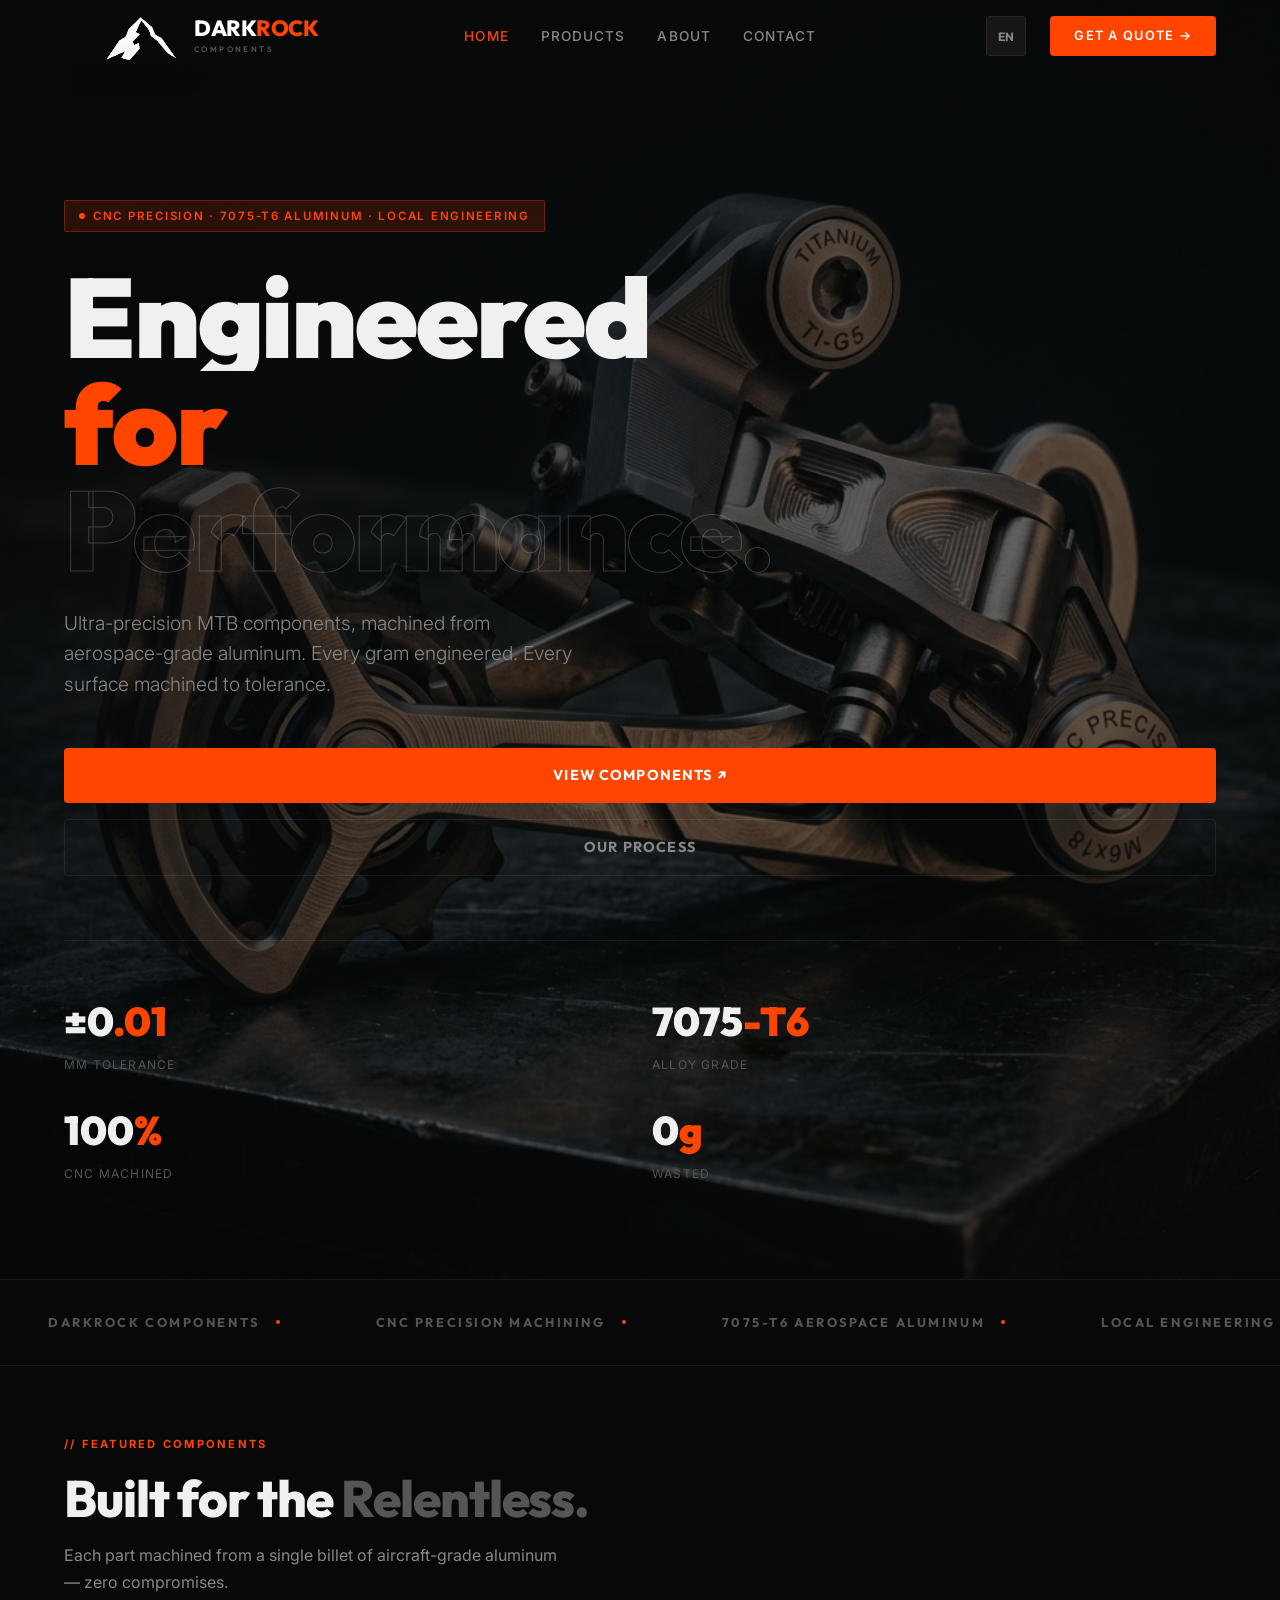
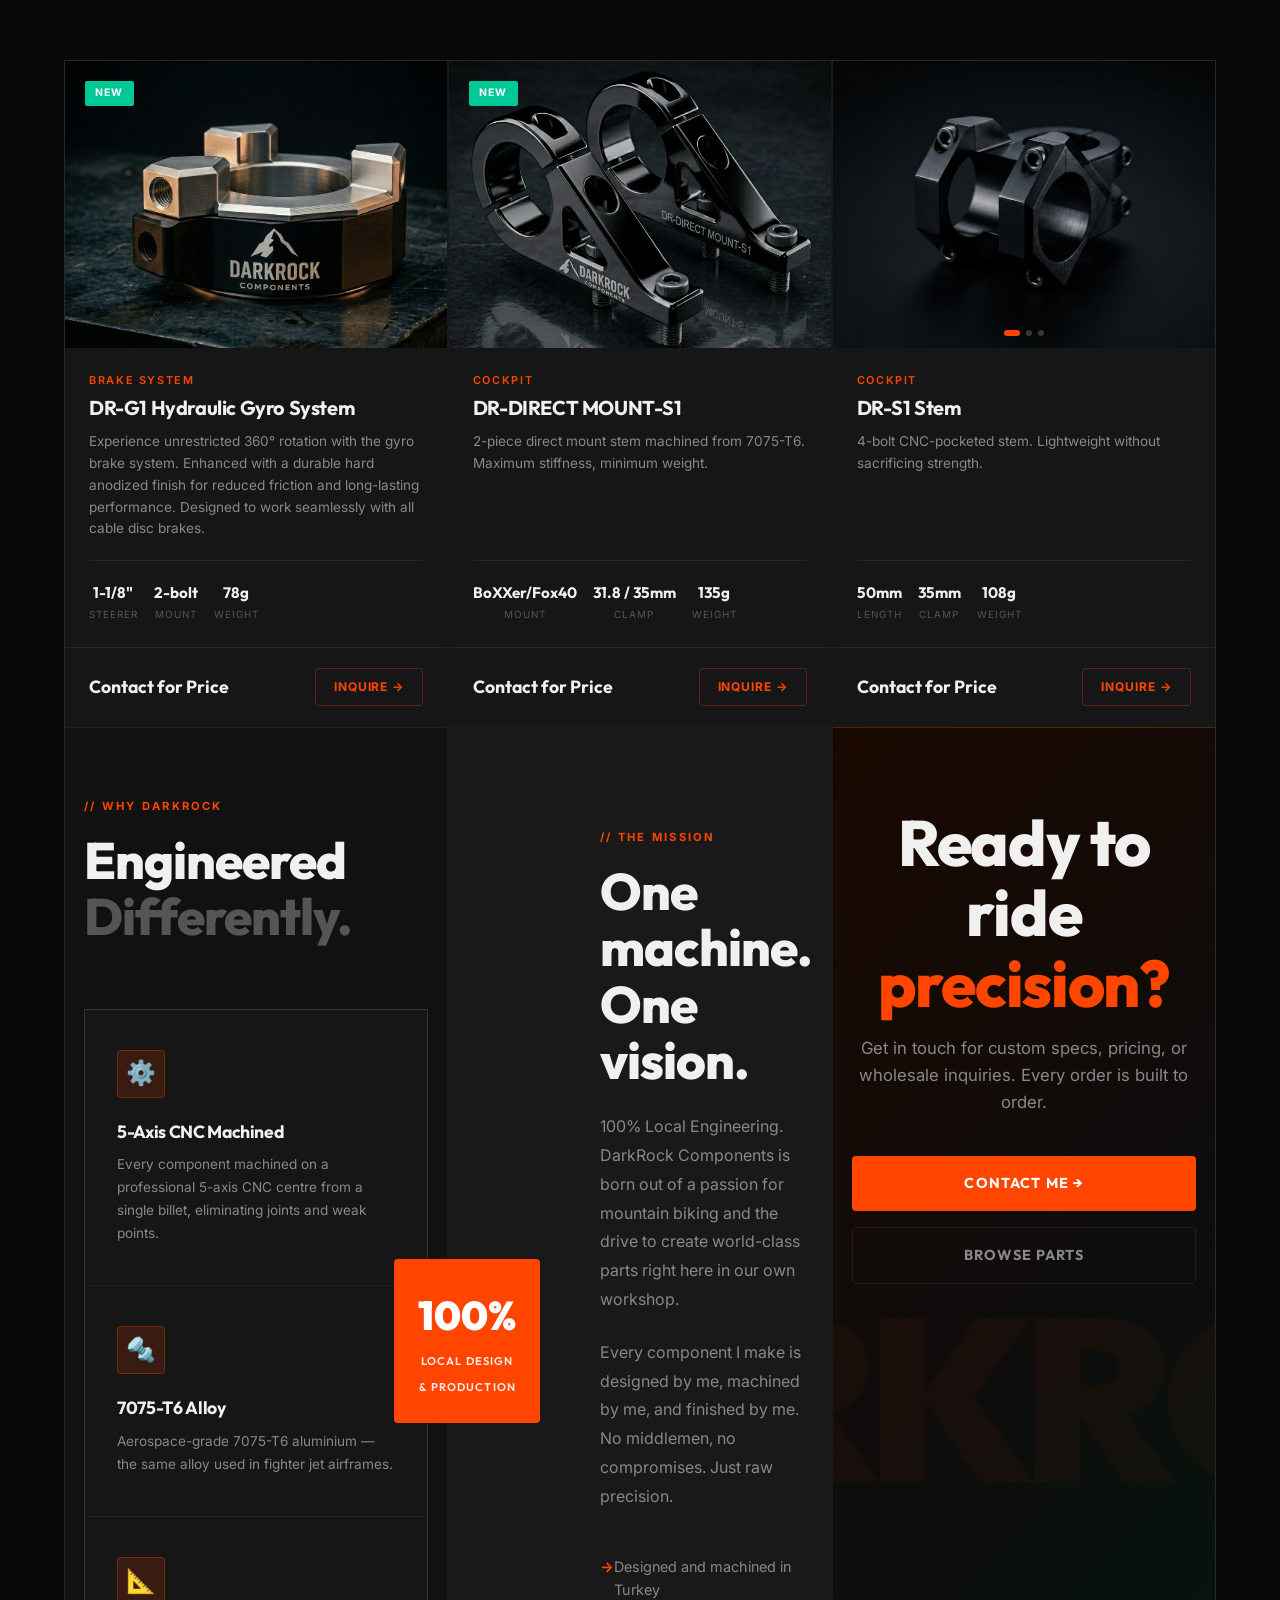
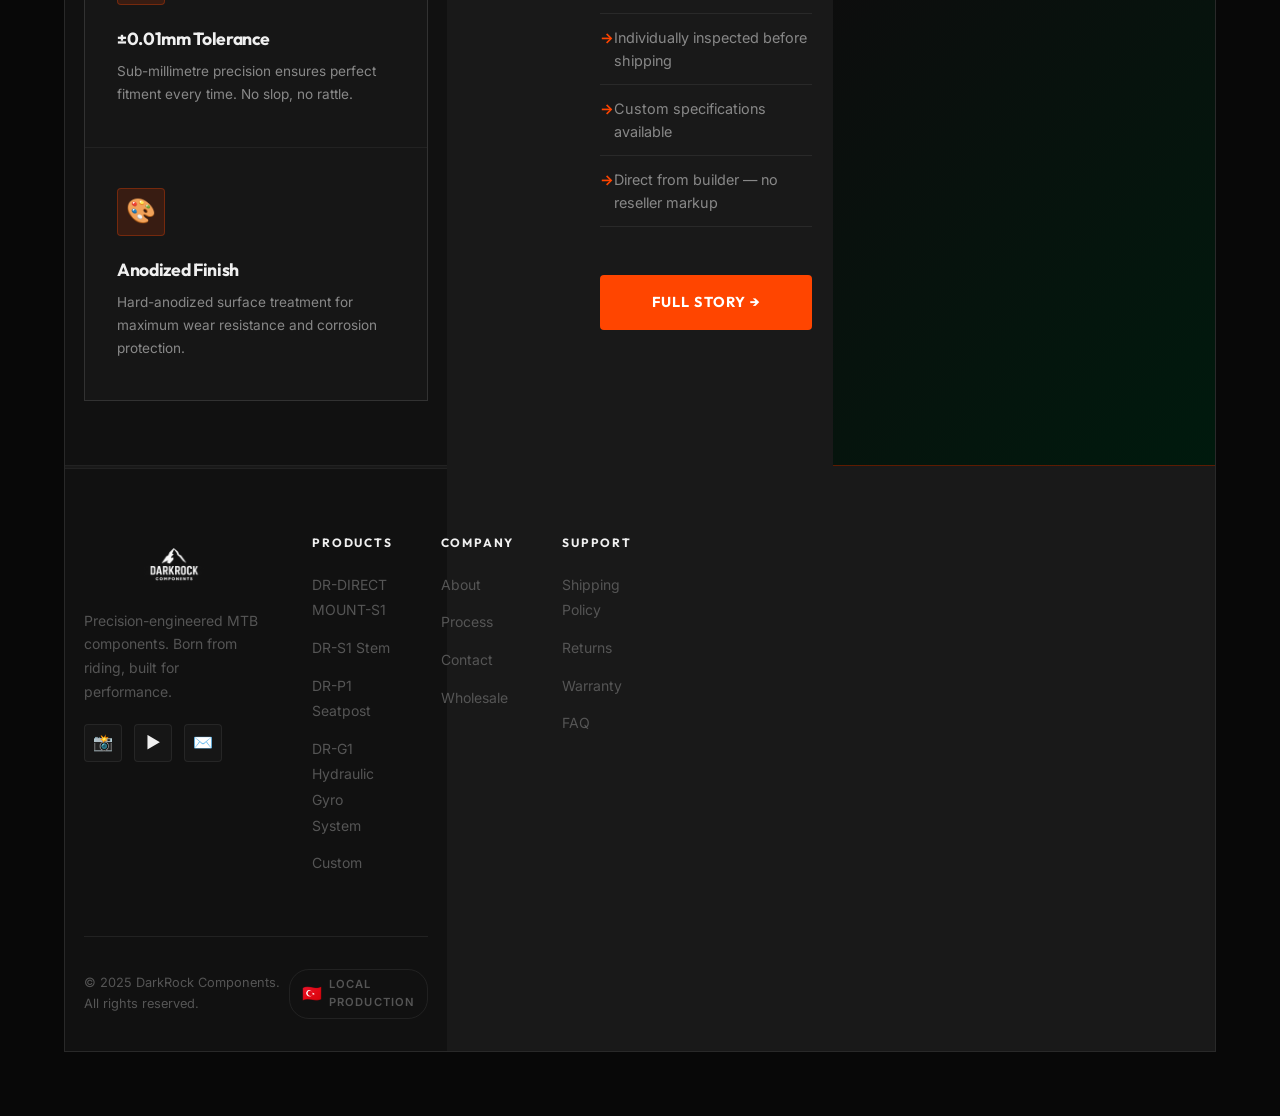
==== index.html @ 37778db8 "direct mount updaete" ====
<!DOCTYPE html>
<html lang="en">

<head>
  <meta charset="UTF-8">
  <meta name="viewport" content="width=device-width, initial-scale=1.0">
  <title>DarkRock Components — Precision CNC MTB Parts</title>
  <meta name="description"
    content="DarkRock Components crafts ultra-precision CNC machined mountain bike parts from 7075-T6 aluminum. Handlebars, stems, seatposts, gyro systems — engineered for riders who demand more.">
  <link rel="icon"
    href="data:image/svg+xml,<svg xmlns='http://www.w3.org/2000/svg' viewBox='0 0 100 100'><text y='.9em' font-size='90'>⚙</text></svg>">
  <link rel="stylesheet" href="css/styles.css">
</head>

<body>
  <svg style="position: absolute; width: 0; height: 0;" aria-hidden="true" focusable="false">
    <filter id="remove-black-filter">
      <feColorMatrix type="matrix" values="1 0 0 0 0  0 1 0 0 0  0 0 1 0 0  1 1 1 0 0" />
    </filter>
  </svg>

  <!-- NAV -->
  <nav class="nav" id="nav">
    <div class="nav-inner">
      <a href="index.html" class="nav-logo">
        <img src="images/mountain_icon_v2.png" class="nav-logo-icon-img" alt="Logo">
        <div class="nav-logo-text-part">
          <div class="nav-logo-name">DARK<span>ROCK</span></div>
          <div class="nav-logo-sub">COMPONENTS</div>
        </div>
      </a>
      <ul class="nav-links">
        <li><a href="index.html" class="active" data-i18n="nav-home">Home</a></li>
        <li><a href="products.html" data-i18n="nav-products">Products</a></li>
        <li><a href="about.html" data-i18n="nav-about">About</a></li>
        <li><a href="contact.html" data-i18n="nav-contact">Contact</a></li>
      </ul>
      <div class="nav-right">
        <div class="nav-actions">
          <div class="lang-switcher">
            <button id="lang-switcher-btn" class="lang-switcher-btn"><span>EN</span></button>
          </div>
          <a href="contact.html" class="nav-cta" data-i18n="nav-cta">Get a Quote →</a>
        </div>
        <button class="nav-hamburger" id="hamburger" aria-label="Menu">
          <span></span><span></span><span></span>
        </button>
      </div>
    </div>
  </nav>

  <!-- MOBILE MENU -->
  <div class="mobile-menu" id="mobileMenu">
    <button class="mobile-menu-close" id="mobileClose">✕</button>
    <a href="index.html" data-i18n="nav-home">Home</a>
    <a href="products.html" data-i18n="nav-products">Products</a>
    <a href="about.html" data-i18n="nav-about">About</a>
    <a href="contact.html" data-i18n="nav-contact">Contact</a>
    <a href="contact.html" style="color:var(--accent)" data-i18n="nav-cta">Get a Quote →</a>
  </div>

  <!-- HERO -->
  <section class="hero">
    <div class="hero-bg"></div>
    <div class="hero-content">
      <div class="hero-tag" data-i18n="hero-tag">CNC Precision · 7075-T6 Aluminum · Made in Turkey</div>
      <h1 class="hero-title">
        <span class="line" data-i18n="hero-title-machined">Machined</span>
        <span class="line accent" data-i18n="hero-title-beyond">Beyond</span>
        <span class="line outline" data-i18n="hero-title-limits">Limits.</span>
      </h1>
      <p class="hero-sub" data-i18n="hero-sub">Ultra-precision MTB components, hand-finished from aerospace-grade
        aluminum. Every gram engineered. Every surface machined to tolerance.</p>
      <div class="hero-actions">
        <a href="products.html" class="btn-primary" data-i18n="hero-btn-view">View Components ↗</a>
        <a href="about.html" class="btn-ghost" data-i18n="hero-btn-process">Our Process</a>
      </div>
      <div class="hero-stats">
        <div class="hero-stat">
          <div class="hero-stat-num">±0<span>.01</span></div>
          <div class="hero-stat-label" data-i18n="stat-tolerance">mm Tolerance</div>
        </div>
        <div class="hero-stat">
          <div class="hero-stat-num">7075<span>-T6</span></div>
          <div class="hero-stat-label" data-i18n="stat-alloy">Alloy Grade</div>
        </div>
        <div class="hero-stat">
          <div class="hero-stat-num">100<span>%</span></div>
          <div class="hero-stat-label" data-i18n="stat-cnc">CNC Machined</div>
        </div>
        <div class="hero-stat">
          <div class="hero-stat-num">0<span>g</span></div>
          <div class="hero-stat-label" data-i18n="stat-wasted">Wasted</div>
        </div>
      </div>
    </div>
  </section>

  <!-- MARQUEE -->
  <div class="marquee-section">
    <div class="marquee-track">
      <span class="marquee-item"><span data-i18n="marquee-1">DarkRock Components</span> <span class="dot"></span></span>
      <span class="marquee-item"><span data-i18n="marquee-2">CNC Precision Machining</span> <span
          class="dot"></span></span>
      <span class="marquee-item"><span data-i18n="marquee-3">7075-T6 Aerospace Aluminum</span> <span
          class="dot"></span></span>
      <span class="marquee-item"><span data-i18n="marquee-4">Made in Turkey</span> <span class="dot"></span></span>
      <span class="marquee-item"><span data-i18n="marquee-5">MTB Performance Parts</span> <span
          class="dot"></span></span>
      <span class="marquee-item"><span data-i18n="marquee-6">±0.01mm Tolerance</span> <span class="dot"></span></span>
      <span class="marquee-item"><span data-i18n="marquee-1">DarkRock Components</span> <span class="dot"></span></span>
      <span class="marquee-item"><span data-i18n="marquee-2">CNC Precision Machining</span> <span
          class="dot"></span></span>
      <span class="marquee-item"><span data-i18n="marquee-3">7075-T6 Aerospace Aluminum</span> <span
          class="dot"></span></span>
      <span class="marquee-item"><span data-i18n="marquee-4">Made in Turkey</span> <span class="dot"></span></span>
      <span class="marquee-item"><span data-i18n="marquee-5">MTB Performance Parts</span> <span
          class="dot"></span></span>
      <span class="marquee-item"><span data-i18n="marquee-6">±0.01mm Tolerance</span> <span class="dot"></span></span>
    </div>
  </div>

  <!-- FEATURED PRODUCTS -->
  <section class="section">
    <div class="section-inner">
      <div class="section-header reveal">
        <span class="section-eyebrow" data-i18n="section-featured-eyebrow">// Featured Components</span>
        <h2 class="section-title"><span data-i18n="section-featured-title">Built for the </span><span class="dim"
            data-i18n="section-featured-title-dim">Relentless.</span></h2>
        <p class="section-sub" data-i18n="section-featured-sub">Each part machined from a single billet of
          aircraft-grade aluminum — zero compromises.</p>
      </div>
      <div class="products-grid">
        <!-- GYRO -->
        <article class="product-card reveal">
          <span class="product-card-tag new" data-i18n="product-tag-new">New</span>
          <div class="product-img-wrap">
            <img src="images/product_gyro.png" alt="DR-G1 Hydraulic Gyro System" loading="lazy">
          </div>
          <div class="product-card-body">
            <span class="product-category" data-i18n="product-category-brake">Brake System</span>
            <h3 class="product-name" data-i18n="product-gyro-name">DR-G1 Hydraulic Gyro System</h3>
            <p class="product-desc" data-i18n="product-gyro-desc">Full-rotation gyro brake system compatible with all
              cable-actuated brakes. Zero-friction sealed bearings.</p>
            <div class="product-specs">
              <div class="product-spec">
                <div class="product-spec-val">1-1/8"</div>
                <div class="product-spec-key" data-i18n="spec-steerer">Steerer</div>
              </div>
              <div class="product-spec">
                <div class="product-spec-val">2-bolt</div>
                <div class="product-spec-key" data-i18n="spec-mount">Mount</div>
              </div>
              <div class="product-spec">
                <div class="product-spec-val">78g</div>
                <div class="product-spec-key" data-i18n="spec-weight">Weight</div>
              </div>
            </div>
          </div>
          <div class="product-card-foot">
            <div class="product-price"><span data-i18n="product-price-contact">Contact for Price</span></div>
            <a href="contact.html?product=dr-g1-hydraulic-gyro" class="product-btn" data-i18n="product-inquire">Inquire
              →</a>
          </div>
        </article>
        <!-- DR-DIRECT MOUNT-S1 -->
        <article class="product-card reveal">
          <span class="product-card-tag new" data-i18n="product-tag-new">New</span>
          <div class="product-img-wrap" style="overflow: hidden;">
            <img src="images/product_direct_mount_s1.png" alt="DR-DIRECT MOUNT-S1" loading="lazy"
              style="transform: scale(1.05) translateY(-2%);">
          </div>
          <div class="product-card-body">
            <span class="product-category" data-i18n="product-category-cockpit">Cockpit</span>
            <h3 class="product-name" data-i18n="product-handlebar-name">DR-DIRECT MOUNT-S1</h3>
            <p class="product-desc" data-i18n="product-handlebar-desc">2-piece direct mount stem machined from 7075-T6.
              Maximum stiffness, minimum weight.</p>
            <div class="product-specs">
              <div class="product-spec">
                <div class="product-spec-val">BoXXer/Fox40</div>
                <div class="product-spec-key" data-i18n="spec-mount">Mount</div>
              </div>
              <div class="product-spec">
                <div class="product-spec-val">31.8 / 35mm</div>
                <div class="product-spec-key" data-i18n="spec-clamp">Clamp</div>
              </div>
              <div class="product-spec">
                <div class="product-spec-val">135g</div>
                <div class="product-spec-key" data-i18n="spec-weight">Weight</div>
              </div>
            </div>
          </div>
          <div class="product-card-foot">
            <div class="product-price"><span data-i18n="product-price-contact">Contact for Price</span></div>
            <a href="contact.html?product=dr-direct-mount-s1" class="product-btn" data-i18n="product-inquire">Inquire
              →</a>
          </div>
        </article>

        <!-- STEM -->
        <article class="product-card reveal">
          <div class="product-img-wrap logo-hide product-slider">
            <div class="slider-track">
              <img src="images/product_stem_1.png" alt="DR-S1 Stem" loading="lazy">
              <img src="images/product_stem_2.png" alt="DR-S1 Stem" loading="lazy">
              <img src="images/product_stem_3.png" alt="DR-S1 Stem" loading="lazy">
            </div>
            <div class="slider-dots">
              <div class="slider-dot active"></div>
              <div class="slider-dot"></div>
              <div class="slider-dot"></div>
            </div>
          </div>
          <div class="product-card-body">
            <span class="product-category" data-i18n="product-category-cockpit">Cockpit</span>
            <h3 class="product-name" data-i18n="product-stem-name">DR-S1 Stem</h3>
            <p class="product-desc" data-i18n="product-stem-desc">4-bolt faceplate, CNC-pocketed body. Stiff, light, and
              dialled for aggressive geometry.</p>
            <div class="product-specs">
              <div class="product-spec">
                <div class="product-spec-val">50mm</div>
                <div class="product-spec-key" data-i18n="spec-length">Length</div>
              </div>
              <div class="product-spec">
                <div class="product-spec-val">35mm</div>
                <div class="product-spec-key" data-i18n="spec-clamp">Clamp</div>
              </div>
              <div class="product-spec">
                <div class="product-spec-val">108g</div>
                <div class="product-spec-key" data-i18n="spec-weight">Weight</div>
              </div>
            </div>
          </div>
          <div class="product-card-foot">
            <div class="product-price"><span data-i18n="product-price-contact">Contact for Price</span></div>
            <a href="contact.html?product=dr-s1-stem" class="product-btn" data-i18n="product-inquire">Inquire →</a>
          </div>
        </article>

        <!-- FEATURES -->
        <section class="section"
          style="background:var(--bg-secondary); border-top:1px solid var(--border); border-bottom:1px solid var(--border);">
          <div class="section-inner">
            <div class="section-header reveal">
              <span class="section-eyebrow" data-i18n="feature-section-eyebrow">// Why DarkRock</span>
              <h2 class="section-title"><span data-i18n="feature-section-title">Engineered </span><span class="dim"
                  data-i18n="feature-section-title-dim">Differently.</span></h2>
            </div>
            <div class="features-grid">
              <div class="feature-card reveal">
                <div class="feature-icon">⚙️</div>
                <h3 class="feature-title" data-i18n="feature-cnc-title">5-Axis CNC Machined</h3>
                <p class="feature-desc" data-i18n="feature-cnc-desc">Every component machined on a professional 5-axis
                  CNC
                  centre from a single billet, eliminating joints and weak points.</p>
              </div>
              <div class="feature-card reveal">
                <div class="feature-icon">🔩</div>
                <h3 class="feature-title" data-i18n="feature-alloy-title">7075-T6 Alloy</h3>
                <p class="feature-desc" data-i18n="feature-alloy-desc">Aerospace-grade 7075-T6 aluminium — the same
                  alloy used
                  in fighter jet airframes. Strongest available for its weight.</p>
              </div>
              <div class="feature-card reveal">
                <div class="feature-icon">📐</div>
                <h3 class="feature-title" data-i18n="feature-tolerance-title">±0.01mm Tolerance</h3>
                <p class="feature-desc" data-i18n="feature-tolerance-desc">Sub-millimetre precision ensures perfect
                  fitment
                  every time. No slop, no rattle, no guesswork.</p>
              </div>
              <div class="feature-card reveal">
                <div class="feature-icon">🎨</div>
                <h3 class="feature-title" data-i18n="feature-anodized-title">Anodized Finish</h3>
                <p class="feature-desc" data-i18n="feature-anodized-desc">Hard-anodized surface treatment for maximum
                  wear
                  resistance and corrosion protection. Available in multiple colours.</p>
              </div>
            </div>
          </div>
        </section>

        <!-- ABOUT SNIPPET -->
        <section class="section">
          <div class="section-inner">
            <div class="about-grid">
              <div class="about-img-wrap reveal">
                <img src="images/hero_bg.png" alt="CNC machining process" style="border:1px solid var(--border);">
                <div class="about-img-badge">
                  <span class="about-badge-num" data-i18n="badge-num">%100</span>
                  <span class="about-badge-label" data-i18n="badge-label">Yerli Tasarım ve Üretim</span>
                </div>
              </div>
              <div class="about-content reveal">
                <span class="section-eyebrow" data-i18n="about-eyebrow">// The Builder</span>
                <h2 class="section-title" style="margin-bottom:1.5rem;" data-i18n="about-title">One machine.<br>One
                  vision.
                </h2>
                <p data-i18n="about-p1">100% Local Engineering. DarkRock Components is born out of a passion for
                  mountain
                  biking and the drive to create world-class parts right here in our own workshop.</p>
                <p data-i18n="about-p2">Every component I make is designed by me, machined by me, and finished by me. No
                  middlemen, no compromises. Just raw precision and a genuine love for the sport.</p>
                <ul class="about-list">
                  <li data-i18n="about-list-1">Designed and machined in Turkey</li>
                  <li data-i18n="about-list-2">Each part individually inspected before shipping</li>
                  <li data-i18n="about-list-3">Custom specifications available on request</li>
                  <li data-i18n="about-list-4">Direct from builder — no reseller markup</li>
                </ul>
                <a href="about.html" class="btn-primary" style="display:inline-flex; margin-top:1rem;"
                  data-i18n="about-btn">Full Story →</a>
              </div>
            </div>
          </div>
        </section>

        <!-- CTA BANNER -->
        <div class="cta-banner">
          <div class="cta-banner-inner">
            <h2 class="reveal" data-i18n="cta-title">Ready to ride<br><span
                style="color:var(--accent)">precision?</span></h2>
            <p class="reveal" data-i18n="cta-sub">Get in touch for custom specs, pricing, or wholesale inquiries. Every
              order
              is built to order.</p>
            <div class="reveal" style="display:flex; gap:1rem; justify-content:center; flex-wrap:wrap;">
              <a href="contact.html" class="btn-primary" data-i18n="cta-btn-contact">Contact Me →</a>
              <a href="products.html" class="btn-ghost" data-i18n="cta-btn-browse">Browse Parts</a>
            </div>
          </div>
        </div>

        <!-- FOOTER -->
        <footer class="footer">
          <div class="footer-inner">
            <div class="footer-grid">
              <div class="footer-brand">
                <a href="index.html" class="nav-logo" style="margin-bottom:0.5rem;">
                  <div class="nav-logo-img-wrapper"></div>
                </a>
                <p data-i18n="footer-desc">Ultra-precision CNC machined MTB components. Built by a rider, for riders who
                  demand more from their machine.</p>
                <div class="footer-socials">
                  <a href="#" class="footer-social" title="Instagram">📸</a>
                  <a href="#" class="footer-social" title="YouTube">▶️</a>
                  <a href="#" class="footer-social" title="Email">✉️</a>
                </div>
              </div>
              <div>
                <div class="footer-col-title" data-i18n="footer-col-components">Components</div>
                <ul class="footer-links">
                  <li><a href="products.html#handlebars" data-i18n="product-handlebar-name">Handlebars</a></li>
                  <li><a href="products.html#stems" data-i18n="product-stem-name">Stems</a></li>
                  <li><a href="products.html#seatposts" data-i18n="product-seatpost-name">Seatposts</a></li>
                  <li><a href="products.html#gyro" data-i18n="product-gyro-name">Gyro Systems</a></li>
                  <li><a href="products.html#custom" data-i18n="filter-custom">Custom Parts</a></li>
                </ul>
              </div>
              <div>
                <div class="footer-col-title" data-i18n="footer-col-company">Company</div>
                <ul class="footer-links">
                  <li><a href="about.html" data-i18n="nav-about">About</a></li>
                  <li><a href="about.html#process">Process</a></li>
                  <li><a href="contact.html" data-i18n="nav-contact">Contact</a></li>
                  <li><a href="contact.html#wholesale">Wholesale</a></li>
                </ul>
              </div>
              <div>
                <div class="footer-col-title" data-i18n="footer-col-info">Info</div>
                <ul class="footer-links">
                  <li><a href="#">Shipping Policy</a></li>
                  <li><a href="#">Returns</a></li>
                  <li><a href="#">Warranty</a></li>
                  <li><a href="#">FAQ</a></li>
                </ul>
              </div>
            </div>
            <div class="footer-bottom">
              <p>© 2025 DarkRock Components. <span data-i18n="footer-rights">All rights reserved.</span></p>
              <div class="footer-badge" data-i18n="footer-made-in">Made in Turkey</div>
            </div>
          </div>
        </footer>

        <script src="js/i18n.js"></script>
        <script src="js/main.js"></script>
</body>

</html>
---- css/styles.css ----
@import url('https://fonts.googleapis.com/css2?family=Outfit:wght@300;400;500;600;700;800;900&family=Inter:wght@300;400;500;600&display=swap');

:root {
  --bg-primary: #080808;
  --bg-secondary: #111111;
  --bg-card: #161616;
  --bg-card-hover: #1e1e1e;
  --accent: #ff4500;
  --accent-dim: rgba(255,69,0,0.15);
  --accent-glow: rgba(255,69,0,0.4);
  --text-primary: #f0f0f0;
  --text-secondary: #888;
  --text-muted: #555;
  --border: rgba(255,255,255,0.07);
  --border-accent: rgba(255,69,0,0.3);
  --nav-height: 72px;
  --radius: 4px;
  --transition: 0.3s cubic-bezier(0.4,0,0.2,1);
}

*, *::before, *::after { box-sizing: border-box; margin: 0; padding: 0; }

html { scroll-behavior: smooth; }

body {
  font-family: 'Inter', sans-serif;
  background: var(--bg-primary);
  color: var(--text-primary);
  line-height: 1.6;
  overflow-x: hidden;
  -webkit-font-smoothing: antialiased;
}

h1,h2,h3,h4,h5 { font-family: 'Outfit', sans-serif; font-weight: 800; line-height: 1.1; letter-spacing: -0.02em; }

a { color: inherit; text-decoration: none; }
img { max-width: 100%; display: block; }
button { cursor: pointer; border: none; background: none; font-family: inherit; }

/* ─── SCROLLBAR ─── */
::-webkit-scrollbar { width: 6px; }
::-webkit-scrollbar-track { background: var(--bg-primary); }
::-webkit-scrollbar-thumb { background: #2a2a2a; border-radius: 3px; }
::-webkit-scrollbar-thumb:hover { background: var(--accent); }

/* ─── NAV ─── */
.nav {
  position: fixed; top: 0; left: 0; right: 0; z-index: 1000;
  height: var(--nav-height);
  display: flex; align-items: center;
  padding: 0 5%;
  transition: var(--transition);
}
.nav.scrolled {
  background: rgba(8,8,8,0.92);
  backdrop-filter: blur(20px);
  border-bottom: 1px solid var(--border);
}
.nav-inner { width: 100%; max-width: 1400px; margin: 0 auto; display: flex; align-items: center; justify-content: space-between; }
.nav-right { display: flex; align-items: center; gap: 1.5rem; }

.nav-logo { display: flex; align-items: center; gap: 10px; }
.nav-logo-icon { width: 36px; height: 36px; }
.nav-logo-text { font-family: 'Outfit', sans-serif; font-weight: 900; font-size: 1.1rem; letter-spacing: 0.05em; text-transform: uppercase; }
.nav-logo-text span { color: var(--accent); }

.nav-links { display: flex; align-items: center; gap: 2rem; list-style: none; }
.nav-links a { font-size: 0.85rem; font-weight: 500; letter-spacing: 0.08em; text-transform: uppercase; color: var(--text-secondary); transition: color var(--transition); }
.nav-links a:hover { color: var(--text-primary); }
.nav-links a.active { color: var(--accent); }

.nav-cta {
  display: inline-flex; align-items: center; gap: 8px;
  padding: 10px 24px; font-size: 0.8rem; font-weight: 600;
  letter-spacing: 0.1em; text-transform: uppercase;
  background: var(--accent); color: #fff; border-radius: var(--radius);
  transition: var(--transition);
}
.nav-cta:hover { background: #ff6a00; box-shadow: 0 0 30px var(--accent-glow); transform: translateY(-1px); }

.nav-hamburger { display: none; flex-direction: column; gap: 5px; padding: 4px; }
.nav-hamburger span { display: block; width: 24px; height: 2px; background: var(--text-primary); transition: var(--transition); border-radius: 2px; }

.nav-actions { display: flex; align-items: center; gap: 1.5rem; }

/* ─── LANG SWITCHER ─── */
.lang-switcher {
  display: flex;
  align-items: center;
}
.lang-switcher-btn {
  display: flex;
  align-items: center;
  justify-content: center;
  width: 40px;
  height: 40px;
  border: 1px solid var(--border);
  border-radius: var(--radius);
  font-family: 'Outfit', sans-serif;
  font-size: 0.75rem;
  font-weight: 700;
  color: var(--text-secondary);
  transition: var(--transition);
  background: var(--bg-card);
}
.lang-switcher-btn:hover {
  border-color: var(--accent);
  color: var(--accent);
  background: var(--accent-dim);
}
.lang-switcher-btn span {
  pointer-events: none;
}

@media (max-width: 768px) {
  .lang-switcher-btn { width: 34px; height: 34px; font-size: 0.65rem; }
}

@media (max-width: 768px) {
  .lang-switcher { margin-left: 0; }
}

/* ─── HERO ─── */
/* Hide Watermark via Slight Zoom & Position adjustment */
.logo-hide img {
  transform: scale(1.06) translateX(3%);
  transform-origin: center;
}

/* Product Slider */
.product-slider {
  position: relative;
  display: flex;
}

.slider-track {
  display: flex;
  width: 100%;
  height: 100%;
  transition: transform 0.5s cubic-bezier(0.4, 0, 0.2, 1);
}

.slider-track img {
  flex: 0 0 100%;
  width: 100%;
  height: 100%;
  object-fit: cover;
}

.slider-dots {
  position: absolute;
  bottom: 12px;
  left: 50%;
  transform: translateX(-50%);
  display: flex;
  gap: 6px;
  z-index: 5;
}

.slider-dot {
  width: 6px;
  height: 6px;
  border-radius: 50%;
  background: rgba(255, 255, 255, 0.2);
  cursor: pointer;
  transition: all 0.3s ease;
}

.slider-dot.active {
  background: var(--accent);
  width: 16px;
  border-radius: 10px;
}
.hero {
  position: relative; min-height: 100vh; display: flex; align-items: center;
  overflow: hidden; padding: var(--nav-height) 5% 0;
}
.hero-bg {
  position: absolute; inset: 0; z-index: 0;
  background-image: url('../images/hero_bg.png');
  background-size: cover; background-position: center;
  transform: scale(1.05);
  transition: transform 8s ease;
}
.hero-bg::after {
  content: ''; position: absolute; inset: 0;
  background: linear-gradient(135deg, rgba(8,8,8,0.92) 0%, rgba(8,8,8,0.6) 60%, rgba(8,8,8,0.85) 100%);
}
.hero:hover .hero-bg { transform: scale(1); }

.hero-content { position: relative; z-index: 1; max-width: 1400px; margin: 0 auto; width: 100%; padding: 8rem 0 6rem; }

.hero-tag {
  display: inline-flex; align-items: center; gap: 8px;
  padding: 6px 14px; border: 1px solid var(--border-accent);
  background: var(--accent-dim); border-radius: 2px;
  font-size: 0.72rem; font-weight: 600; letter-spacing: 0.15em;
  text-transform: uppercase; color: var(--accent); margin-bottom: 2rem;
  max-width: 100%;
}
@media (max-width: 480px) {
  .hero-tag { font-size: 0.6rem; padding: 4px 10px; letter-spacing: 0.1em; line-height: 1.4; text-align: center; }
}
.hero-tag::before { content: ''; width: 6px; height: 6px; background: var(--accent); border-radius: 50%; animation: pulse 2s infinite; }

@keyframes pulse { 0%,100% { opacity:1; transform:scale(1); } 50% { opacity:0.5; transform:scale(0.8); } }

.hero-title { font-size: clamp(2.5rem, 10vw, 7rem); font-weight: 900; line-height: 0.95; margin-bottom: 1.5rem; }
.hero-title .line { display: block; overflow: hidden; }
.hero-title .accent { color: var(--accent); }
.hero-title .outline { -webkit-text-stroke: 1px rgba(255,255,255,0.2); color: transparent; }

.hero-sub { font-size: clamp(0.95rem, 2vw, 1.2rem); color: var(--text-secondary); max-width: 520px; margin-bottom: 3rem; line-height: 1.6; font-weight: 300; }

.hero-actions { display: flex; align-items: center; gap: 1.5rem; flex-wrap: wrap; }

.btn-primary {
  display: inline-flex; align-items: center; gap: 10px;
  padding: 16px 36px; font-family: 'Outfit', sans-serif;
  font-size: 0.9rem; font-weight: 700; letter-spacing: 0.08em; text-transform: uppercase;
  background: var(--accent); color: #fff; border-radius: var(--radius);
  transition: var(--transition); position: relative; overflow: hidden;
}
.btn-primary::before {
  content: ''; position: absolute; inset: 0;
  background: linear-gradient(135deg, rgba(255,255,255,0.15), transparent);
  opacity: 0; transition: var(--transition);
}
.btn-primary:hover { transform: translateY(-2px); box-shadow: 0 8px 40px var(--accent-glow); }
.btn-primary:hover::before { opacity: 1; }

.btn-ghost {
  display: inline-flex; align-items: center; gap: 10px;
  padding: 16px 36px; font-family: 'Outfit', sans-serif;
  font-size: 0.9rem; font-weight: 700; letter-spacing: 0.08em; text-transform: uppercase;
  border: 1px solid var(--border); color: var(--text-secondary); border-radius: var(--radius);
  transition: var(--transition);
}
.btn-ghost:hover { border-color: var(--text-secondary); color: var(--text-primary); }

.hero-stats { display: flex; gap: 3rem; margin-top: 4rem; padding-top: 3rem; border-top: 1px solid var(--border); }
.hero-stat-num { font-family: 'Outfit', sans-serif; font-size: 2.5rem; font-weight: 900; color: var(--text-primary); }
.hero-stat-num span { color: var(--accent); }
.hero-stat-label { font-size: 0.75rem; color: var(--text-muted); letter-spacing: 0.1em; text-transform: uppercase; margin-top: 2px; }

/* ─── SECTIONS ─── */
.section { padding: 6rem 5%; }
.section-inner { max-width: 1400px; margin: 0 auto; }

.section-header { margin-bottom: 4rem; }
.section-eyebrow {
  display: inline-block; font-size: 0.7rem; font-weight: 700;
  letter-spacing: 0.2em; text-transform: uppercase; color: var(--accent);
  margin-bottom: 1rem;
}
.section-title { font-size: clamp(2rem, 4vw, 3.5rem); }
.section-title .dim { color: var(--text-muted); }
.section-sub { font-size: 1rem; color: var(--text-secondary); max-width: 500px; margin-top: 1rem; line-height: 1.7; }

/* ─── PRODUCT GRID ─── */
.products-grid { display: grid; grid-template-columns: repeat(auto-fill, minmax(300px, 1fr)); gap: 1.5px; background: var(--border); border: 1px solid var(--border); }

.product-card {
  background: var(--bg-card); padding: 0; overflow: hidden;
  transition: var(--transition); position: relative; display: flex; flex-direction: column;
}
.product-card:hover { background: var(--bg-card-hover); z-index: 2; }
.product-card:hover .product-img-wrap img { transform: scale(1.05); }

.product-card-tag {
  position: absolute; top: 20px; left: 20px; z-index: 1;
  padding: 4px 10px; font-size: 0.65rem; font-weight: 700;
  letter-spacing: 0.12em; text-transform: uppercase;
  background: var(--accent); color: #fff; border-radius: 2px;
}
.product-card-tag.new { background: #00c896; }

.product-img-wrap { aspect-ratio: 4/3; overflow: hidden; background: #0d0d0d; }
.product-img-wrap img { width: 100%; height: 100%; object-fit: cover; transition: transform 0.6s cubic-bezier(0.4,0,0.2,1); }

.product-card-body { padding: 1.5rem; flex: 1; display: flex; flex-direction: column; }
.product-category { font-size: 0.68rem; font-weight: 600; letter-spacing: 0.15em; text-transform: uppercase; color: var(--accent); margin-bottom: 0.5rem; }
.product-name { font-family: 'Outfit', sans-serif; font-size: 1.25rem; font-weight: 700; margin-bottom: 0.75rem; }
.product-desc { font-size: 0.85rem; color: var(--text-secondary); line-height: 1.6; flex: 1; }

.product-specs { display: flex; gap: 1rem; margin-top: 1.25rem; padding-top: 1.25rem; border-top: 1px solid var(--border); flex-wrap: wrap; }
.product-spec { text-align: center; }
.product-spec-val { font-family: 'Outfit', sans-serif; font-size: 0.95rem; font-weight: 700; color: var(--text-primary); }
.product-spec-key { font-size: 0.62rem; color: var(--text-muted); letter-spacing: 0.1em; text-transform: uppercase; margin-top: 2px; }

.product-card-foot { padding: 1.25rem 1.5rem; border-top: 1px solid var(--border); display: flex; align-items: center; justify-content: space-between; }
.product-price { font-family: 'Outfit', sans-serif; font-size: 1.1rem; font-weight: 700; }
.product-price .currency { font-size: 0.75rem; color: var(--text-muted); margin-right: 2px; }
.product-btn {
  display: inline-flex; align-items: center; gap: 6px;
  padding: 8px 18px; font-size: 0.75rem; font-weight: 700;
  letter-spacing: 0.08em; text-transform: uppercase;
  border: 1px solid var(--border-accent); color: var(--accent); border-radius: var(--radius);
  transition: var(--transition);
}
.product-btn:hover { background: var(--accent); color: #fff; border-color: var(--accent); }

/* ─── MARQUEE ─── */
.marquee-section { padding: 2rem 0; border-top: 1px solid var(--border); border-bottom: 1px solid var(--border); overflow: hidden; }
.marquee-track { display: flex; gap: 0; white-space: nowrap; animation: marquee 20s linear infinite; }
.marquee-track:hover { animation-play-state: paused; }
.marquee-item { display: inline-flex; align-items: center; gap: 1rem; padding: 0 3rem; font-family: 'Outfit', sans-serif; font-size: 0.8rem; font-weight: 700; letter-spacing: 0.2em; text-transform: uppercase; color: var(--text-muted); }
.marquee-item .dot { width: 4px; height: 4px; background: var(--accent); border-radius: 50%; }
@keyframes marquee { from { transform: translateX(0); } to { transform: translateX(-50%); } }

/* ─── FEATURES ─── */
.features-grid { display: grid; grid-template-columns: repeat(auto-fill, minmax(240px, 1fr)); gap: 1px; background: var(--border); border: 1px solid var(--border); }
.feature-card { background: var(--bg-card); padding: 2.5rem 2rem; transition: var(--transition); }
.feature-card:hover { background: var(--bg-card-hover); }
.feature-icon { width: 48px; height: 48px; background: var(--accent-dim); border: 1px solid var(--border-accent); border-radius: var(--radius); display: flex; align-items: center; justify-content: center; margin-bottom: 1.5rem; font-size: 1.5rem; }
.feature-title { font-family: 'Outfit', sans-serif; font-size: 1.1rem; font-weight: 700; margin-bottom: 0.75rem; }
.feature-desc { font-size: 0.85rem; color: var(--text-secondary); line-height: 1.7; }

/* ─── ABOUT ─── */
.about-grid { display: grid; grid-template-columns: 1fr 1fr; gap: 5rem; align-items: center; }
.about-img-wrap { position: relative; }
.about-img-wrap img { width: 100%; border-radius: var(--radius); }
.about-img-badge {
  position: absolute; bottom: -20px; right: -20px;
  background: var(--accent); color: #fff; padding: 1.5rem;
  border-radius: var(--radius); text-align: center;
  font-family: 'Outfit', sans-serif;
}
.about-badge-num { font-size: 2.5rem; font-weight: 900; display: block; }
.about-badge-label { font-size: 0.7rem; font-weight: 600; letter-spacing: 0.1em; text-transform: uppercase; opacity: 0.9; }

.about-content { padding: 2rem 0; }
.about-content p { font-size: 1rem; color: var(--text-secondary); line-height: 1.8; margin-bottom: 1.5rem; }
.about-list { list-style: none; margin: 2rem 0; }
.about-list li { display: flex; align-items: flex-start; gap: 0; padding: 0.75rem 0; border-bottom: 1px solid var(--border); font-size: 0.9rem; color: var(--text-secondary); }
.about-list li::before { content: '→'; color: var(--accent); font-weight: 700; flex-shrink: 0; }

/* ─── CTA BANNER ─── */
.cta-banner {
  background: linear-gradient(135deg, #1a0800 0%, #0d0d0d 50%, #001a0d 100%);
  border-top: 1px solid var(--border-accent); border-bottom: 1px solid var(--border-accent);
  padding: 5rem 5%; text-align: center; position: relative; overflow: hidden;
}
.cta-banner::before {
  content: 'DARKROCK'; position: absolute; top: 50%; left: 50%; transform: translate(-50%,-50%);
  font-family: 'Outfit', sans-serif; font-size: 18vw; font-weight: 900;
  color: rgba(255,69,0,0.04); white-space: nowrap; pointer-events: none; letter-spacing: -0.05em;
}
.cta-banner-inner { position: relative; z-index: 1; max-width: 700px; margin: 0 auto; }
.cta-banner h2 { font-size: clamp(2rem,5vw,4rem); margin-bottom: 1rem; }
.cta-banner p { color: var(--text-secondary); font-size: 1.05rem; margin-bottom: 2.5rem; }

/* ─── CONTACT ─── */
.contact-grid { display: grid; grid-template-columns: 1fr 1.5fr; gap: 5rem; }
.contact-info { padding: 2rem 0; }
.contact-item { display: flex; align-items: flex-start; gap: 1rem; margin-bottom: 2rem; }
.contact-item-icon { width: 44px; height: 44px; background: var(--accent-dim); border: 1px solid var(--border-accent); border-radius: var(--radius); display: flex; align-items: center; justify-content: center; font-size: 1.2rem; flex-shrink: 0; }
.contact-item-label { font-size: 0.7rem; font-weight: 600; letter-spacing: 0.12em; text-transform: uppercase; color: var(--text-muted); margin-bottom: 4px; }
.contact-item-val { font-size: 0.95rem; color: var(--text-primary); }

.contact-form { background: var(--bg-card); border: 1px solid var(--border); border-radius: var(--radius); padding: 2.5rem; }
.form-row { display: grid; grid-template-columns: 1fr 1fr; gap: 1rem; }
.form-group { margin-bottom: 1.25rem; }
.form-group label { display: block; font-size: 0.72rem; font-weight: 600; letter-spacing: 0.12em; text-transform: uppercase; color: var(--text-muted); margin-bottom: 8px; }
.form-group input, .form-group select, .form-group textarea {
  width: 100%; padding: 12px 16px;
  background: var(--bg-secondary); border: 1px solid var(--border);
  border-radius: var(--radius); color: var(--text-primary); font-family: inherit; font-size: 0.9rem;
  transition: border-color var(--transition);
  outline: none;
}
.form-group input:focus, .form-group select:focus, .form-group textarea:focus { border-color: var(--accent); }
.form-group textarea { resize: vertical; min-height: 120px; }
.form-group select { appearance: none; }

/* ─── FOOTER ─── */
.footer { background: var(--bg-secondary); border-top: 1px solid var(--border); padding: 4rem 5% 2rem; }
.footer-inner { max-width: 1400px; margin: 0 auto; }
.footer-grid { display: grid; grid-template-columns: 2fr 1fr 1fr 1fr; gap: 3rem; margin-bottom: 3rem; }
.footer-brand p { font-size: 0.875rem; color: var(--text-muted); line-height: 1.7; margin-top: 1rem; max-width: 280px; }
.footer-col-title { font-family: 'Outfit', sans-serif; font-size: 0.75rem; font-weight: 700; letter-spacing: 0.15em; text-transform: uppercase; color: var(--text-primary); margin-bottom: 1.25rem; }
.footer-links { list-style: none; }
.footer-links li { margin-bottom: 0.75rem; }
.footer-links a { font-size: 0.875rem; color: var(--text-muted); transition: color var(--transition); }
.footer-links a:hover { color: var(--accent); }
.footer-socials { display: flex; gap: 0.75rem; margin-top: 1.25rem; }
.footer-social { width: 38px; height: 38px; background: var(--bg-card); border: 1px solid var(--border); border-radius: var(--radius); display: flex; align-items: center; justify-content: center; font-size: 1rem; transition: var(--transition); }
.footer-social:hover { border-color: var(--accent); background: var(--accent-dim); }
.footer-bottom { display: flex; align-items: center; justify-content: space-between; padding-top: 2rem; border-top: 1px solid var(--border); }
.footer-bottom p { font-size: 0.8rem; color: var(--text-muted); }
.footer-badge { display: inline-flex; align-items: center; gap: 6px; padding: 6px 12px; border: 1px solid var(--border); border-radius: 20px; font-size: 0.7rem; font-weight: 600; letter-spacing: 0.1em; text-transform: uppercase; color: var(--text-muted); }
.footer-badge::before { content: '🇹🇷'; font-size: 1rem; }

/* ─── MOBILE NAV ─── */
.mobile-menu {
  display: none; position: fixed; inset: 0; z-index: 999;
  background: rgba(8,8,8,0.98); backdrop-filter: blur(20px);
  flex-direction: column; align-items: center; justify-content: center; gap: 2rem;
}
.mobile-menu.open { display: flex; }
.mobile-menu a { font-family: 'Outfit', sans-serif; font-size: 2rem; font-weight: 800; color: var(--text-secondary); letter-spacing: -0.02em; transition: color var(--transition); }
.mobile-menu a:hover { color: var(--accent); }
.mobile-menu-close { position: absolute; top: 1.5rem; right: 5%; font-size: 2rem; color: var(--text-muted); }

/* ─── ANIMATIONS ─── */
.reveal { opacity: 0; transform: translateY(30px); transition: opacity 0.7s ease, transform 0.7s ease; }
.reveal.visible { opacity: 1; transform: translateY(0); }

/* ─── i18n TRANSITION ─── */
[data-i18n] {
  transition: opacity 0.2s ease-in-out;
}
.i18n-changing {
  opacity: 0 !important;
}

/* ─── RESPONSIVE ─── */
@media (max-width: 1024px) {
  .about-grid { grid-template-columns: 1fr; gap: 3rem; }
  .about-img-badge { right: 20px; bottom: 20px; }
  .contact-grid { grid-template-columns: 1fr; gap: 3rem; }
  .footer-grid { grid-template-columns: 1fr 1fr; gap: 2rem; }
}
@media (max-width: 768px) {
  .nav-links, .nav-cta { display: none !important; }
  .nav { padding: 0 10px !important; }
  .nav-inner { display: flex !important; justify-content: space-between !important; gap: 0 !important; }
  .nav-right { display: flex !important; align-items: center !important; gap: 0.4rem !important; margin-left: auto !important; }
  .nav-actions { margin: 0 !important; }
  .nav-hamburger { display: flex !important; margin: 0 !important; }
  .hero-stats { gap: 1.5rem; justify-content: flex-start; flex-wrap: wrap; }
  .hero-stat-num { font-size: 1.8rem; }
  .footer-grid { grid-template-columns: 1fr; }
  .footer-bottom { flex-direction: column; gap: 1rem; text-align: center; }
  .form-row { grid-template-columns: 1fr; }
  .about-img-badge { padding: 1rem; right: 10px; bottom: 10px; }
  .about-badge-num { font-size: 1.4rem; }
}
@media (max-width: 480px) {
  :root { --nav-height: 64px; }
  .nav-logo-icon-img { width: 90px !important; margin-right: -8px !important; transform: translateY(6px) !important; }
  .nav-logo-name { font-size: 15px !important; }
  .nav-logo-sub { display: block !important; font-size: 6px !important; letter-spacing: 0.25em !important; margin-top: 2px !important; }
  .hero-content { padding: 6rem 0 4rem; }
}
  .hero-actions { flex-direction: column; align-items: stretch; gap: 1rem; }
  .btn-primary, .btn-ghost { justify-content: center; width: 100%; }
  .hero-stats { display: grid; grid-template-columns: 1fr 1fr; gap: 1.5rem; }
  .section { padding: 4rem 5%; }
  .nav-logo-icon-img { width: 90px; margin-right: -8px; transform: translateY(6px); }
  .nav-logo-name { font-size: 15px; }
  .nav-logo-sub { display: block; font-size: 6px; letter-spacing: 0.25em; margin-top: 2px; }
  .nav-right { gap: 0.4rem; }
}

/* ─── PRODUCT DETAIL ─── */
.product-detail-grid { display: grid; grid-template-columns: 1fr 1fr; gap: 4rem; align-items: start; }
.product-gallery { position: sticky; top: calc(var(--nav-height) + 2rem); }
.product-gallery-main { aspect-ratio: 1; background: var(--bg-card); border: 1px solid var(--border); border-radius: var(--radius); overflow: hidden; margin-bottom: 1rem; }
.product-gallery-main img { width: 100%; height: 100%; object-fit: cover; }
.product-detail-body { padding: 2rem 0; }
.product-detail-category { font-size: 0.7rem; font-weight: 700; letter-spacing: 0.2em; text-transform: uppercase; color: var(--accent); margin-bottom: 0.75rem; }
.product-detail-name { font-size: clamp(2rem, 3.5vw, 3rem); margin-bottom: 1.5rem; }
.product-detail-desc { font-size: 1rem; color: var(--text-secondary); line-height: 1.8; margin-bottom: 2.5rem; }
.specs-table { width: 100%; border-collapse: collapse; margin-bottom: 2.5rem; }
.specs-table tr { border-bottom: 1px solid var(--border); }
.specs-table td { padding: 0.875rem 0; font-size: 0.875rem; }
.specs-table td:first-child { color: var(--text-muted); font-weight: 500; width: 40%; }
.specs-table td:last-child { color: var(--text-primary); font-weight: 600; font-family: 'Outfit', sans-serif; }

/* ─── LANG SWITCHER ─── */
.lang-switcher { margin-left: 1.5rem; display: flex; align-items: center; }
.lang-switcher-btn {
  display: flex; align-items: center; justify-content: center; width: 40px; height: 40px;
  border: 1px solid var(--border); border-radius: var(--radius); font-family: 'Outfit', sans-serif;
  font-size: 0.75rem; font-weight: 700; color: var(--text-secondary); transition: var(--transition);
  background: var(--bg-card); cursor: pointer;
}
.lang-switcher-btn:hover { border-color: var(--accent); color: var(--accent); background: var(--accent-dim); }
@media (max-width: 768px) { .lang-switcher { margin-left: 0; margin-right: 1rem; } }


.nav-logo:hover .nav-logo-img {
  transform: scale(1.05);
}



.nav-logo-img-wrapper {
  width: 180px;
  height: 60px;
  background-color: #ffffff; /* Logonun yeni rengi */
  -webkit-mask-image: url('../images/logo.png'); mask-mode: luminance; -webkit-mask-mode: luminance;
  mask-image: url('../images/logo.png'); mask-mode: luminance;
  -webkit-mask-size: contain;
  mask-size: contain;
  -webkit-mask-repeat: no-repeat;
  mask-repeat: no-repeat;
  -webkit-mask-position: center;
  mask-position: center;
  transform: translateY(4px); transition: transform 0.3s ease;
}
.nav-logo:hover .nav-logo-img-wrapper {
  transform: scale(1.05);
  background-color: #ffffff; opacity: 0.8; /* Hover rengi */
}



/* ─── HORIZONTAL LOGO LAYOUT ─── */
.nav-logo {
  display: flex;
  align-items: center;
  gap: 0;
  text-decoration: none;
}
.nav-logo-icon-img {
  width: 155px; /* Original size we liked */
  height: auto;
  display: block;
  filter: url(#remove-black-filter);
  margin-right: -25px; /* Pull text into the icon's empty space */
  transform: translateY(8px);
  transition: transform 0.3s ease;
}

.nav-logo:hover .nav-logo-icon-img {
  width: 155px; /* Original size we liked */
  height: auto;
  display: block;
  filter: url(#remove-black-filter);
  margin-right: -25px; /* Pull text into the icon's empty space */
  transform: translateY(8px);
  transition: transform 0.3s ease;
}

.nav-logo:hover .nav-logo-icon-img {
  width: 155px; /* Original size we liked */
  height: auto;
  display: block;
  filter: url(#remove-black-filter);
  margin-right: -25px; /* Pull text into the icon's empty space */
  transform: translateY(8px);
  transition: transform 0.3s ease;
}

.nav-logo:hover .nav-logo-icon-img {
  width: 155px; /* Original size we liked */
  height: auto;
  display: block;
  filter: url(#remove-black-filter);
  margin-right: -25px; /* Pull text into the icon's empty space */
  transform: translateY(8px);
  transition: transform 0.3s ease;
}

.nav-logo-text-part {
  display: flex;
  flex-direction: column;
  justify-content: center;
}
.nav-logo-name {
  font-family: 'Outfit', sans-serif;
  font-size: 22px;
  font-weight: 800;
  color: #ffffff;
  line-height: 1;
  letter-spacing: -0.02em;
}
.nav-logo-name span {
  color: var(--accent);
}
.nav-logo-sub {
  font-family: 'Outfit', sans-serif;
  font-size: 8px;
  font-weight: 600;
  color: var(--text-muted);
  text-transform: uppercase;
  letter-spacing: 0.3em;
  margin-top: 4px;
}
.nav-logo:hover .nav-logo-icon-img {
  width: 155px; /* Original size we liked */
  height: auto;
  display: block;
  filter: url(#remove-black-filter);
  margin-right: -25px; /* Pull text into the icon's empty space */
  transform: translateY(8px);
  transition: transform 0.3s ease;
}

.nav-logo:hover .nav-logo-icon-img {
  width: 155px; /* Original size we liked */
  height: auto;
  display: block;
  filter: url(#remove-black-filter);
  margin-right: -25px; /* Pull text into the icon's empty space */
  transform: translateY(8px);
  transition: transform 0.3s ease;
}

.nav-logo:hover .nav-logo-icon-img {
  width: 155px; /* Original size we liked */
  height: auto;
  display: block;
  filter: url(#remove-black-filter);
  margin-right: -25px; /* Pull text into the icon's empty space */
  transform: translateY(8px);
  transition: transform 0.3s ease;
}

.nav-logo:hover .nav-logo-icon-img {
  width: 155px; /* Original size we liked */
  height: auto;
  display: block;
  filter: url(#remove-black-filter);
  margin-right: -25px; /* Pull text into the icon's empty space */
  transform: translateY(8px);
  transition: transform 0.3s ease;
}
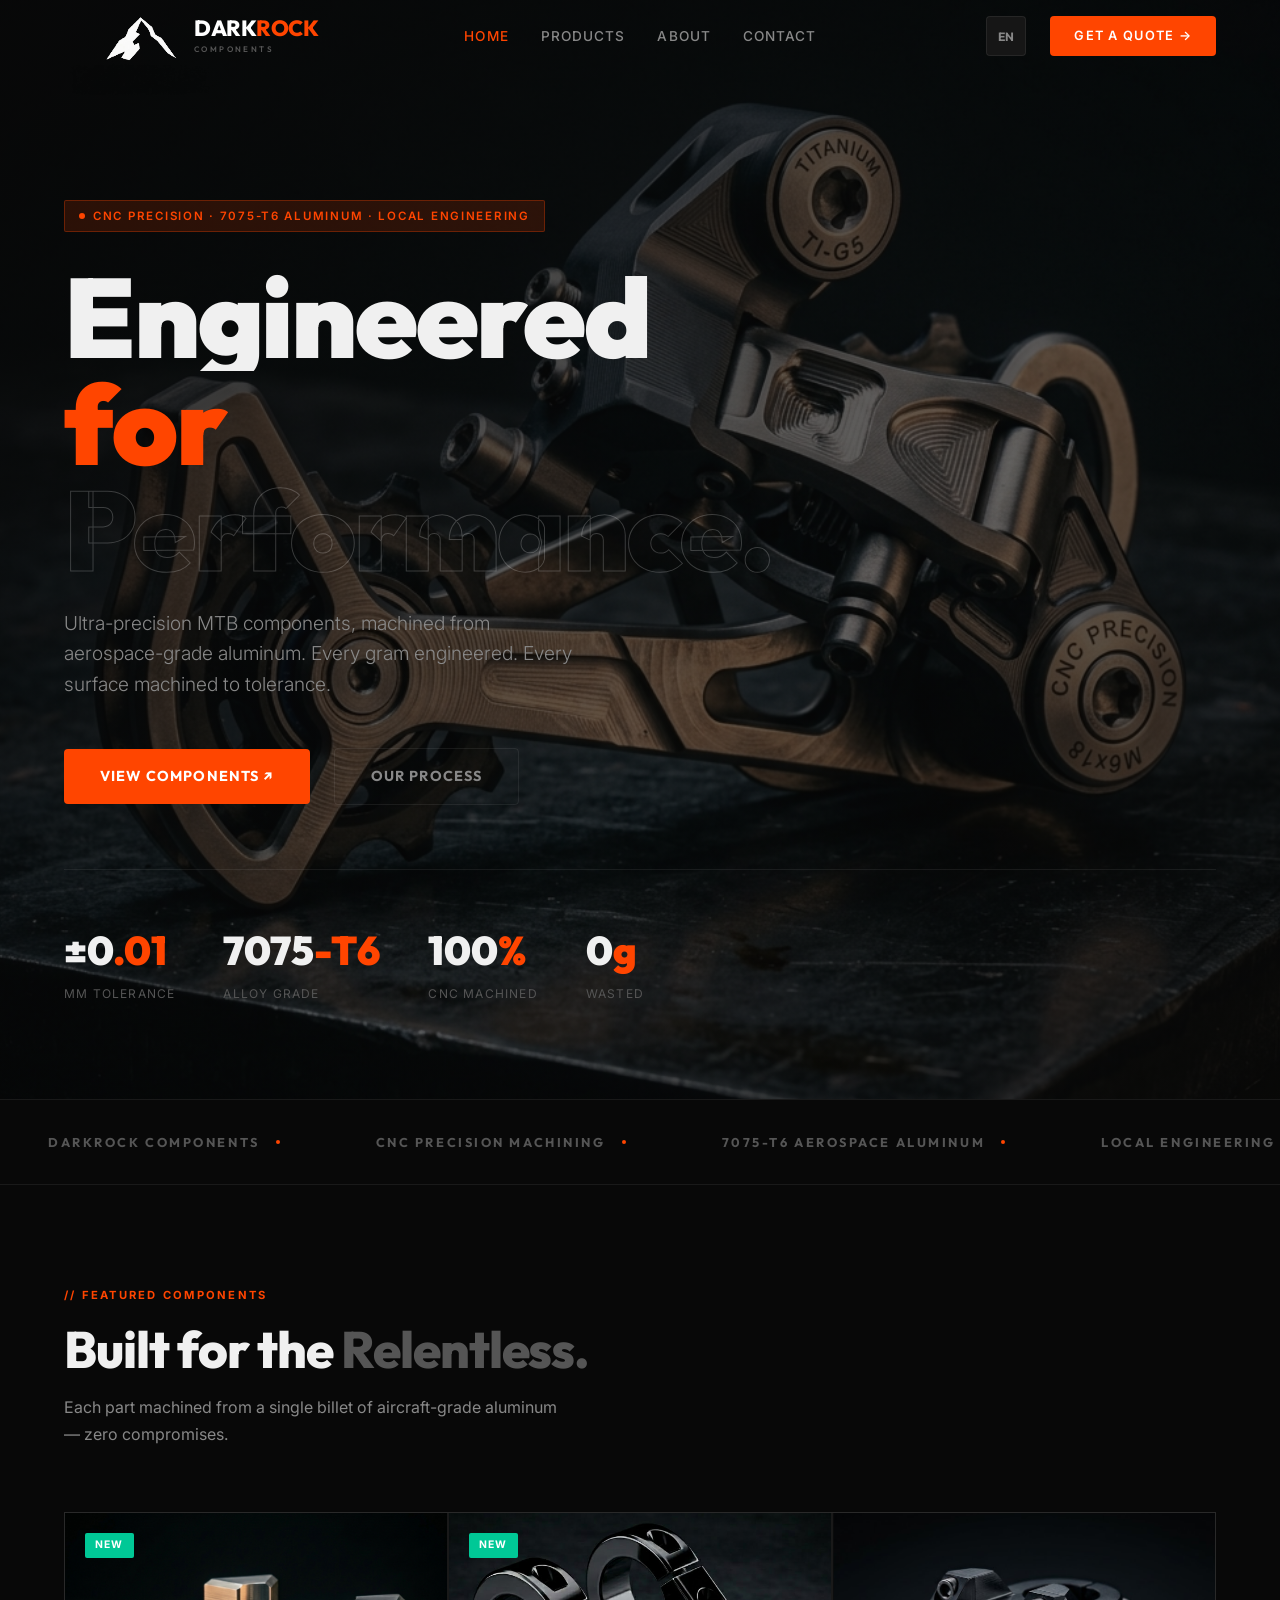
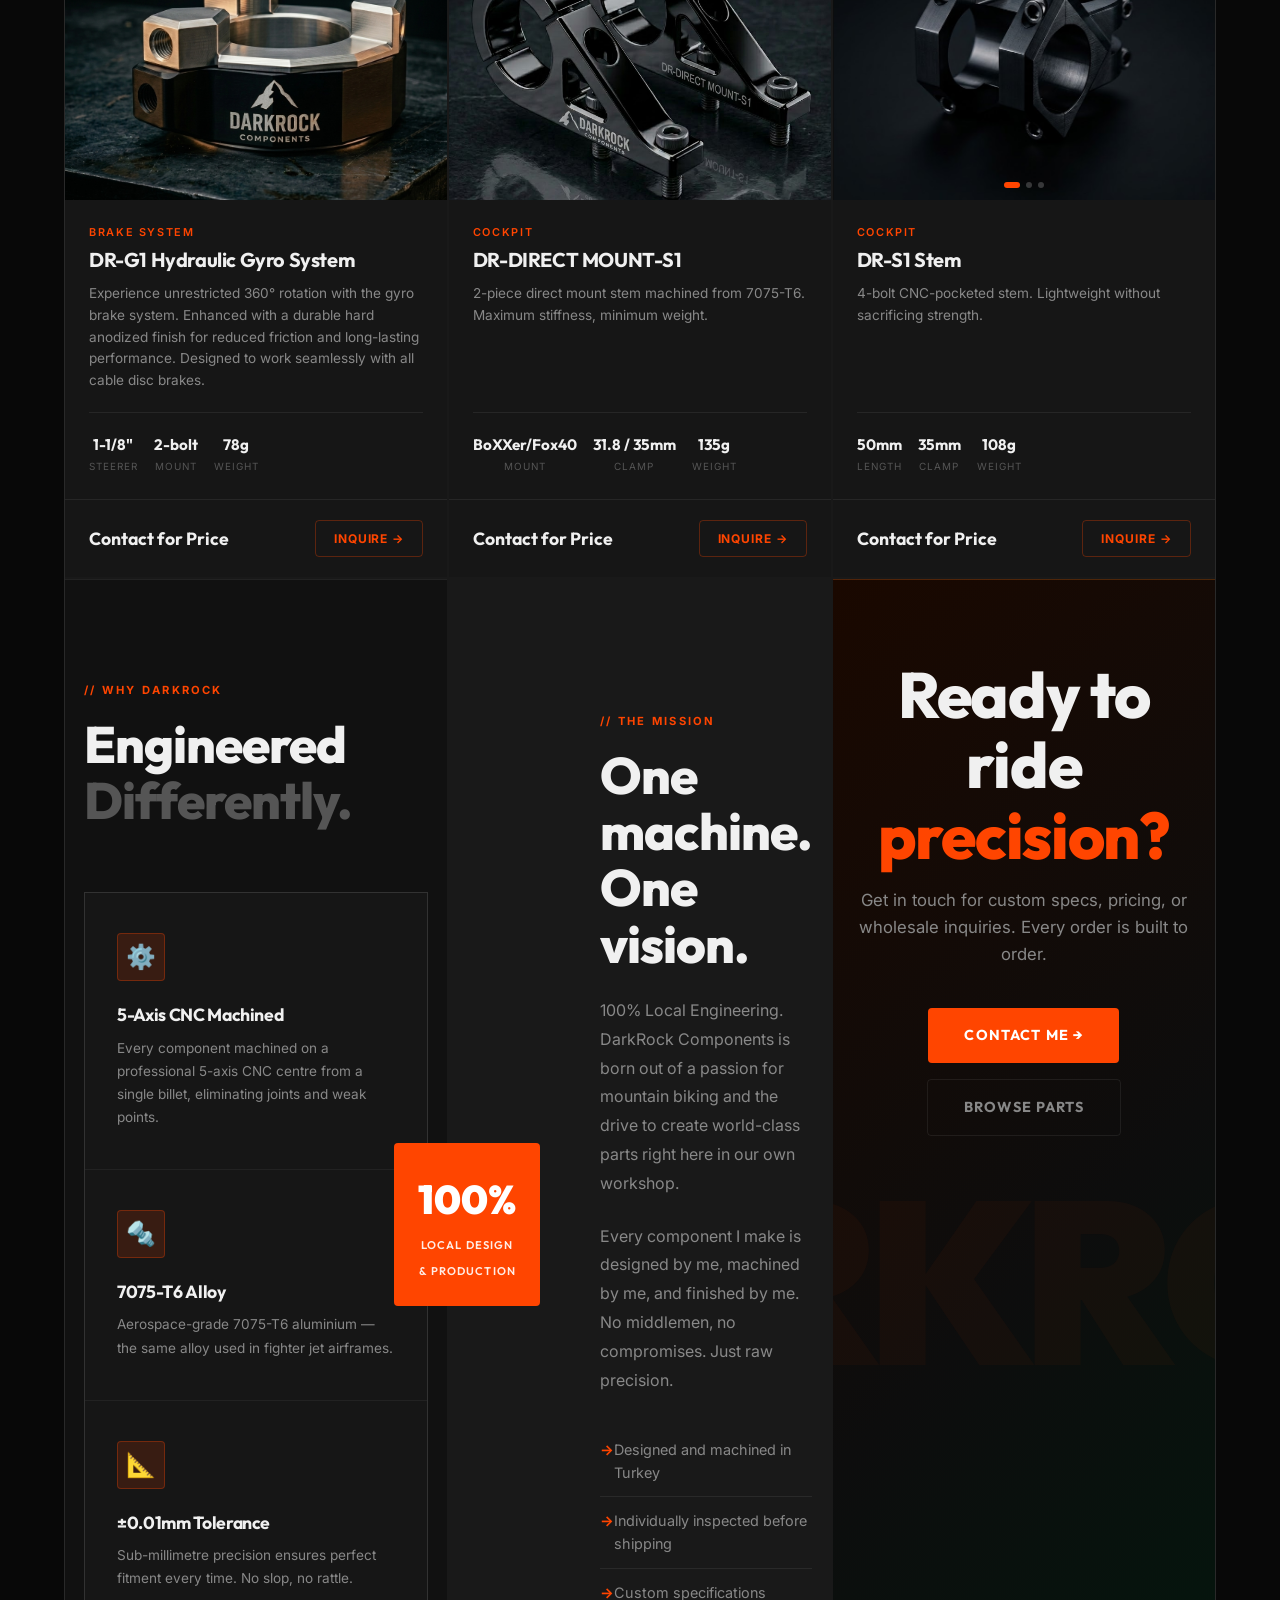
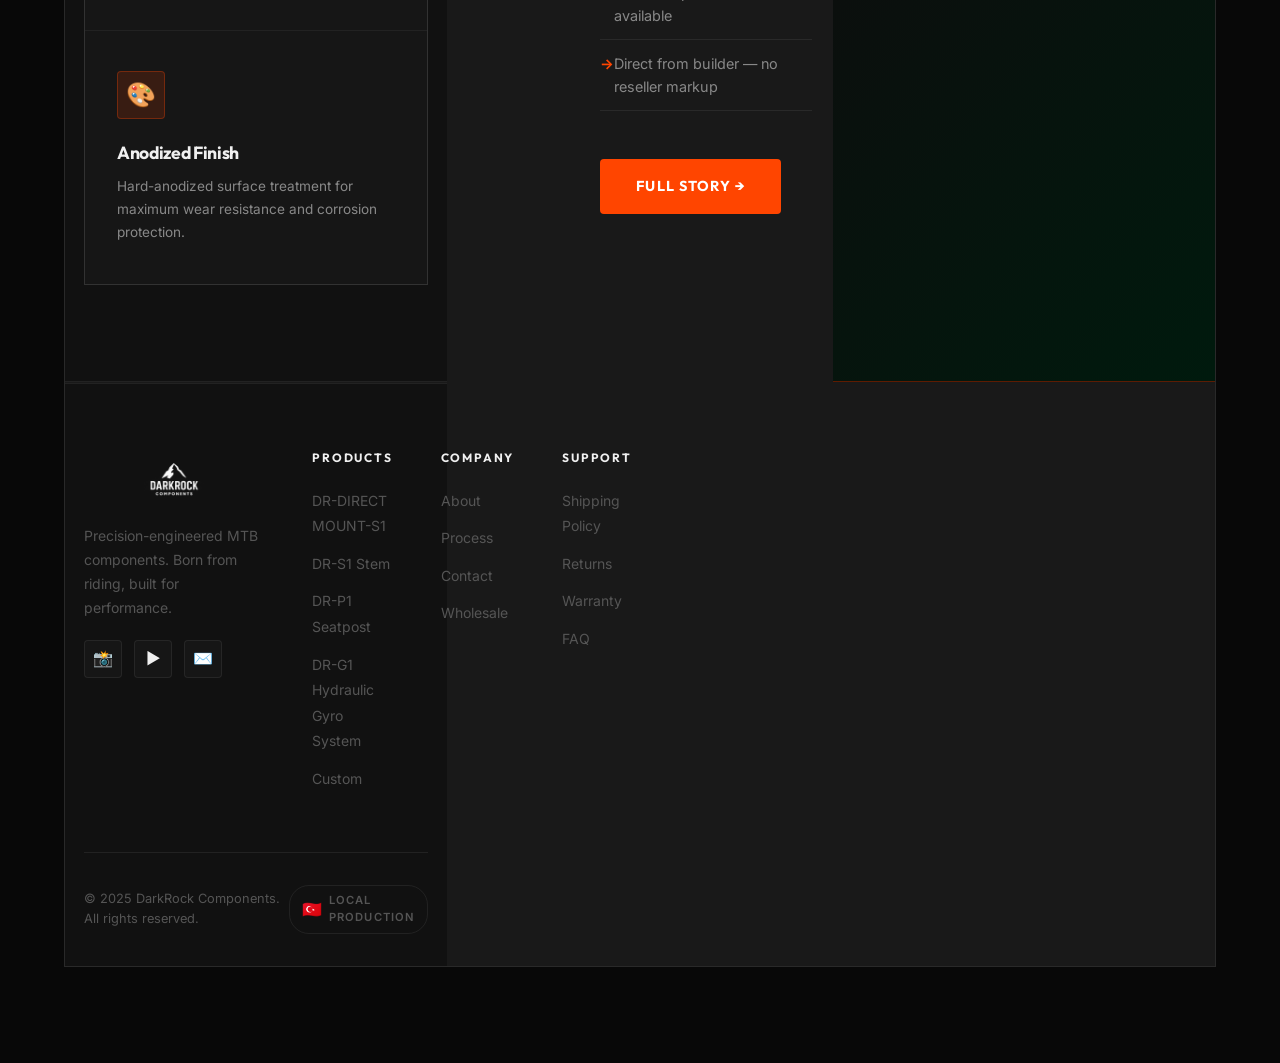
==== commit 44095f8c: "Fix: duplicate i18n script, CSS media query brace bug, duplicate hover rules, i18n key mismatches, b" ====
--- a/index.html
+++ b/index.html
@@ -140,8 +140,7 @@
           <div class="product-card-body">
             <span class="product-category" data-i18n="product-category-brake">Brake System</span>
             <h3 class="product-name" data-i18n="product-gyro-name">DR-G1 Hydraulic Gyro System</h3>
-            <p class="product-desc" data-i18n="product-gyro-desc">Full-rotation gyro brake system compatible with all
-              cable-actuated brakes. Zero-friction sealed bearings.</p>
+            <p class="product-desc" data-i18n="product-gyro-desc">Experience unrestricted 360° rotation with the gyro brake system. Enhanced with a durable hard anodized finish for reduced friction and long-lasting performance. Designed to work seamlessly with all cable disc brakes.</p>
             <div class="product-specs">
               <div class="product-spec">
                 <div class="product-spec-val">1-1/8"</div>
@@ -173,8 +172,7 @@
           <div class="product-card-body">
             <span class="product-category" data-i18n="product-category-cockpit">Cockpit</span>
             <h3 class="product-name" data-i18n="product-handlebar-name">DR-DIRECT MOUNT-S1</h3>
-            <p class="product-desc" data-i18n="product-handlebar-desc">2-piece direct mount stem machined from 7075-T6.
-              Maximum stiffness, minimum weight.</p>
+            <p class="product-desc" data-i18n="product-handlebar-desc">2-piece direct mount stem machined from 7075-T6. Maximum stiffness, minimum weight.</p>
             <div class="product-specs">
               <div class="product-spec">
                 <div class="product-spec-val">BoXXer/Fox40</div>
@@ -214,8 +212,7 @@
           <div class="product-card-body">
             <span class="product-category" data-i18n="product-category-cockpit">Cockpit</span>
             <h3 class="product-name" data-i18n="product-stem-name">DR-S1 Stem</h3>
-            <p class="product-desc" data-i18n="product-stem-desc">4-bolt faceplate, CNC-pocketed body. Stiff, light, and
-              dialled for aggressive geometry.</p>
+            <p class="product-desc" data-i18n="product-stem-desc">4-bolt CNC-pocketed stem. Lightweight without sacrificing strength.</p>
             <div class="product-specs">
               <div class="product-spec">
                 <div class="product-spec-val">50mm</div>
@@ -347,7 +344,7 @@
               <div>
                 <div class="footer-col-title" data-i18n="footer-col-components">Components</div>
                 <ul class="footer-links">
-                  <li><a href="products.html#handlebars" data-i18n="product-handlebar-name">Handlebars</a></li>
+                  <li><a href="products.html#directmount" data-i18n="product-handlebar-name">Handlebars</a></li>
                   <li><a href="products.html#stems" data-i18n="product-stem-name">Stems</a></li>
                   <li><a href="products.html#seatposts" data-i18n="product-seatpost-name">Seatposts</a></li>
                   <li><a href="products.html#gyro" data-i18n="product-gyro-name">Gyro Systems</a></li>
--- a/css/styles.css
+++ b/css/styles.css
@@ -442,14 +442,10 @@
   .nav-logo-name { font-size: 15px !important; }
   .nav-logo-sub { display: block !important; font-size: 6px !important; letter-spacing: 0.25em !important; margin-top: 2px !important; }
   .hero-content { padding: 6rem 0 4rem; }
-}
   .hero-actions { flex-direction: column; align-items: stretch; gap: 1rem; }
   .btn-primary, .btn-ghost { justify-content: center; width: 100%; }
   .hero-stats { display: grid; grid-template-columns: 1fr 1fr; gap: 1.5rem; }
   .section { padding: 4rem 5%; }
-  .nav-logo-icon-img { width: 90px; margin-right: -8px; transform: translateY(6px); }
-  .nav-logo-name { font-size: 15px; }
-  .nav-logo-sub { display: block; font-size: 6px; letter-spacing: 0.25em; margin-top: 2px; }
   .nav-right { gap: 0.4rem; }
 }
 
@@ -525,33 +521,7 @@
 }
 
 .nav-logo:hover .nav-logo-icon-img {
-  width: 155px; /* Original size we liked */
-  height: auto;
-  display: block;
-  filter: url(#remove-black-filter);
-  margin-right: -25px; /* Pull text into the icon's empty space */
-  transform: translateY(8px);
-  transition: transform 0.3s ease;
-}
-
-.nav-logo:hover .nav-logo-icon-img {
-  width: 155px; /* Original size we liked */
-  height: auto;
-  display: block;
-  filter: url(#remove-black-filter);
-  margin-right: -25px; /* Pull text into the icon's empty space */
-  transform: translateY(8px);
-  transition: transform 0.3s ease;
-}
-
-.nav-logo:hover .nav-logo-icon-img {
-  width: 155px; /* Original size we liked */
-  height: auto;
-  display: block;
-  filter: url(#remove-black-filter);
-  margin-right: -25px; /* Pull text into the icon's empty space */
-  transform: translateY(8px);
-  transition: transform 0.3s ease;
+  transform: translateY(8px) scale(1.03);
 }
 
 .nav-logo-text-part {
@@ -579,62 +549,22 @@
   letter-spacing: 0.3em;
   margin-top: 4px;
 }
-.nav-logo:hover .nav-logo-icon-img {
-  width: 155px; /* Original size we liked */
-  height: auto;
-  display: block;
-  filter: url(#remove-black-filter);
-  margin-right: -25px; /* Pull text into the icon's empty space */
-  transform: translateY(8px);
-  transition: transform 0.3s ease;
-}
-
-.nav-logo:hover .nav-logo-icon-img {
-  width: 155px; /* Original size we liked */
-  height: auto;
-  display: block;
-  filter: url(#remove-black-filter);
-  margin-right: -25px; /* Pull text into the icon's empty space */
-  transform: translateY(8px);
-  transition: transform 0.3s ease;
-}
-
-.nav-logo:hover .nav-logo-icon-img {
-  width: 155px; /* Original size we liked */
-  height: auto;
-  display: block;
-  filter: url(#remove-black-filter);
-  margin-right: -25px; /* Pull text into the icon's empty space */
-  transform: translateY(8px);
-  transition: transform 0.3s ease;
-}
-
-.nav-logo:hover .nav-logo-icon-img {
-  width: 155px; /* Original size we liked */
-  height: auto;
-  display: block;
-  filter: url(#remove-black-filter);
-  margin-right: -25px; /* Pull text into the icon's empty space */
-  transform: translateY(8px);
-  transition: transform 0.3s ease;
-}
-
-
-
-
-
-
-
-
-
-
-
-
-
-
-
-
-
-
-
-
+
+
+
+
+
+
+
+
+
+
+
+
+
+
+
+
+
+
+
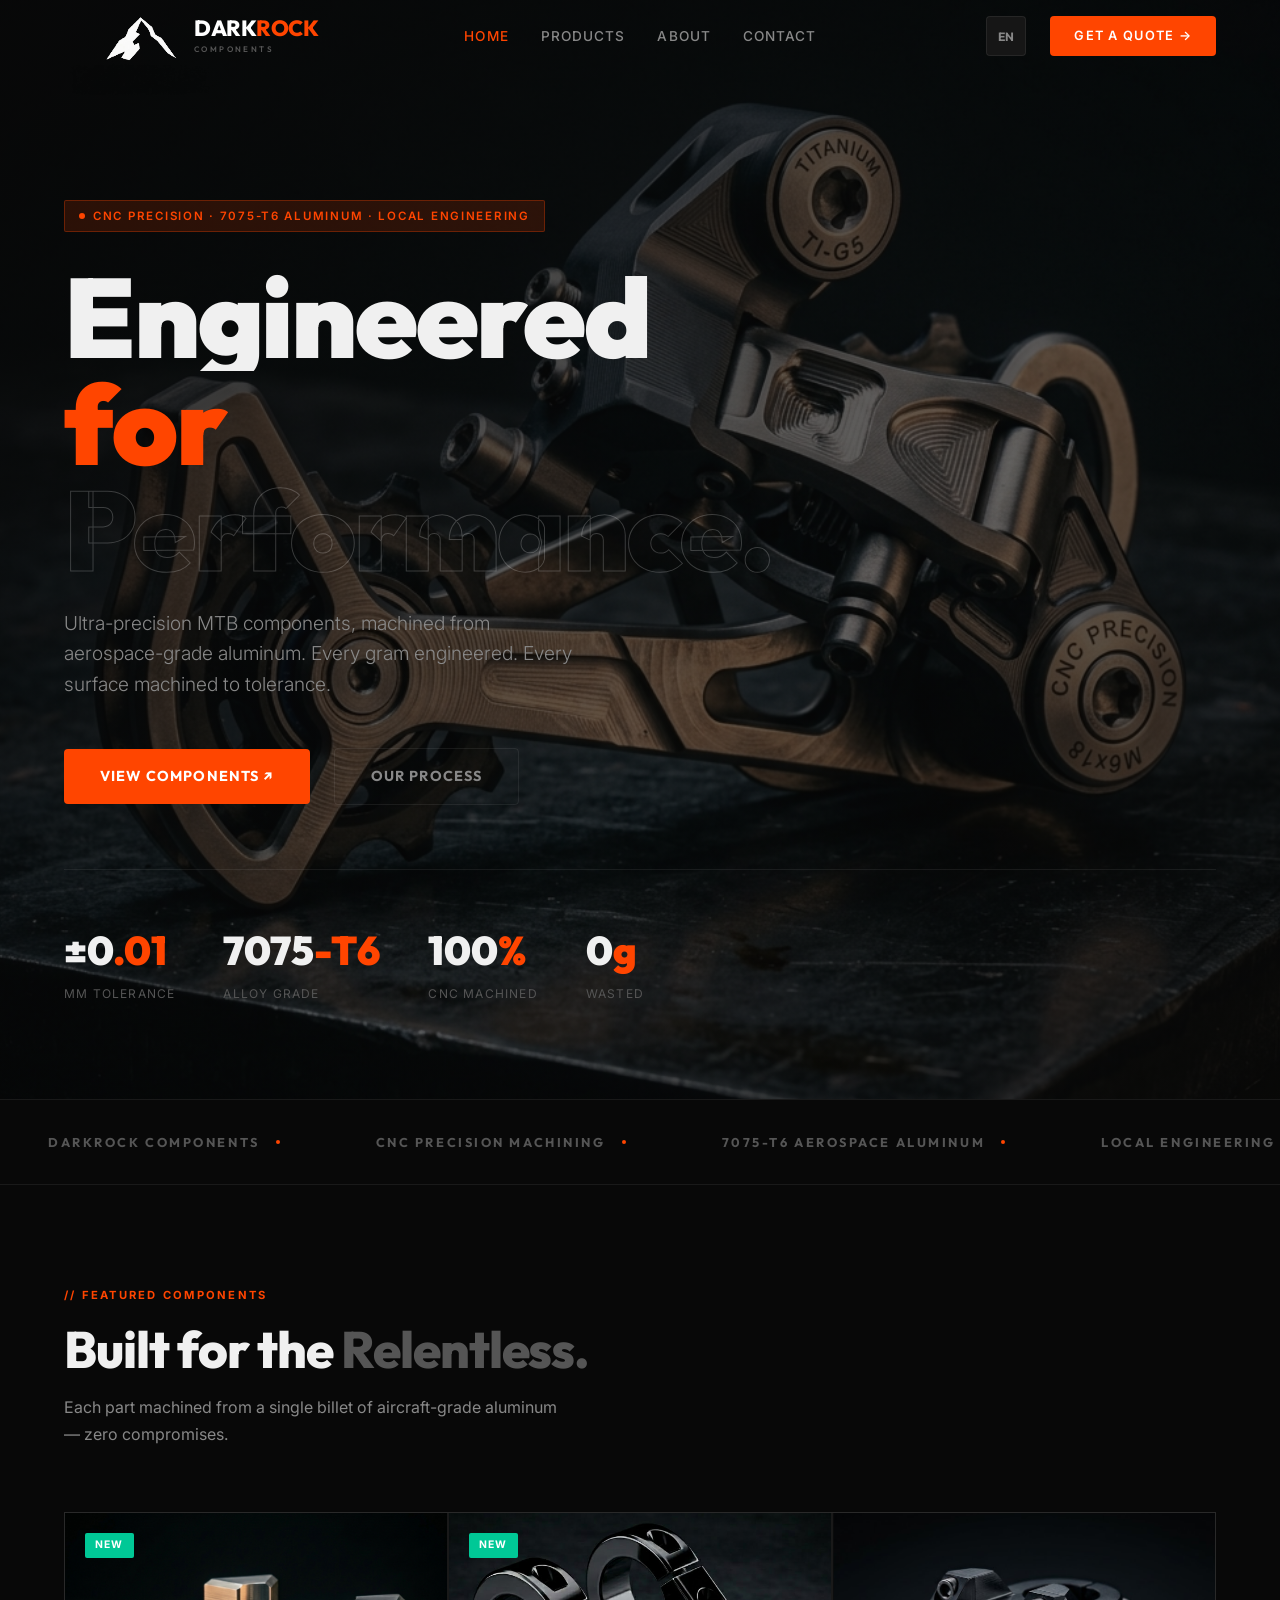
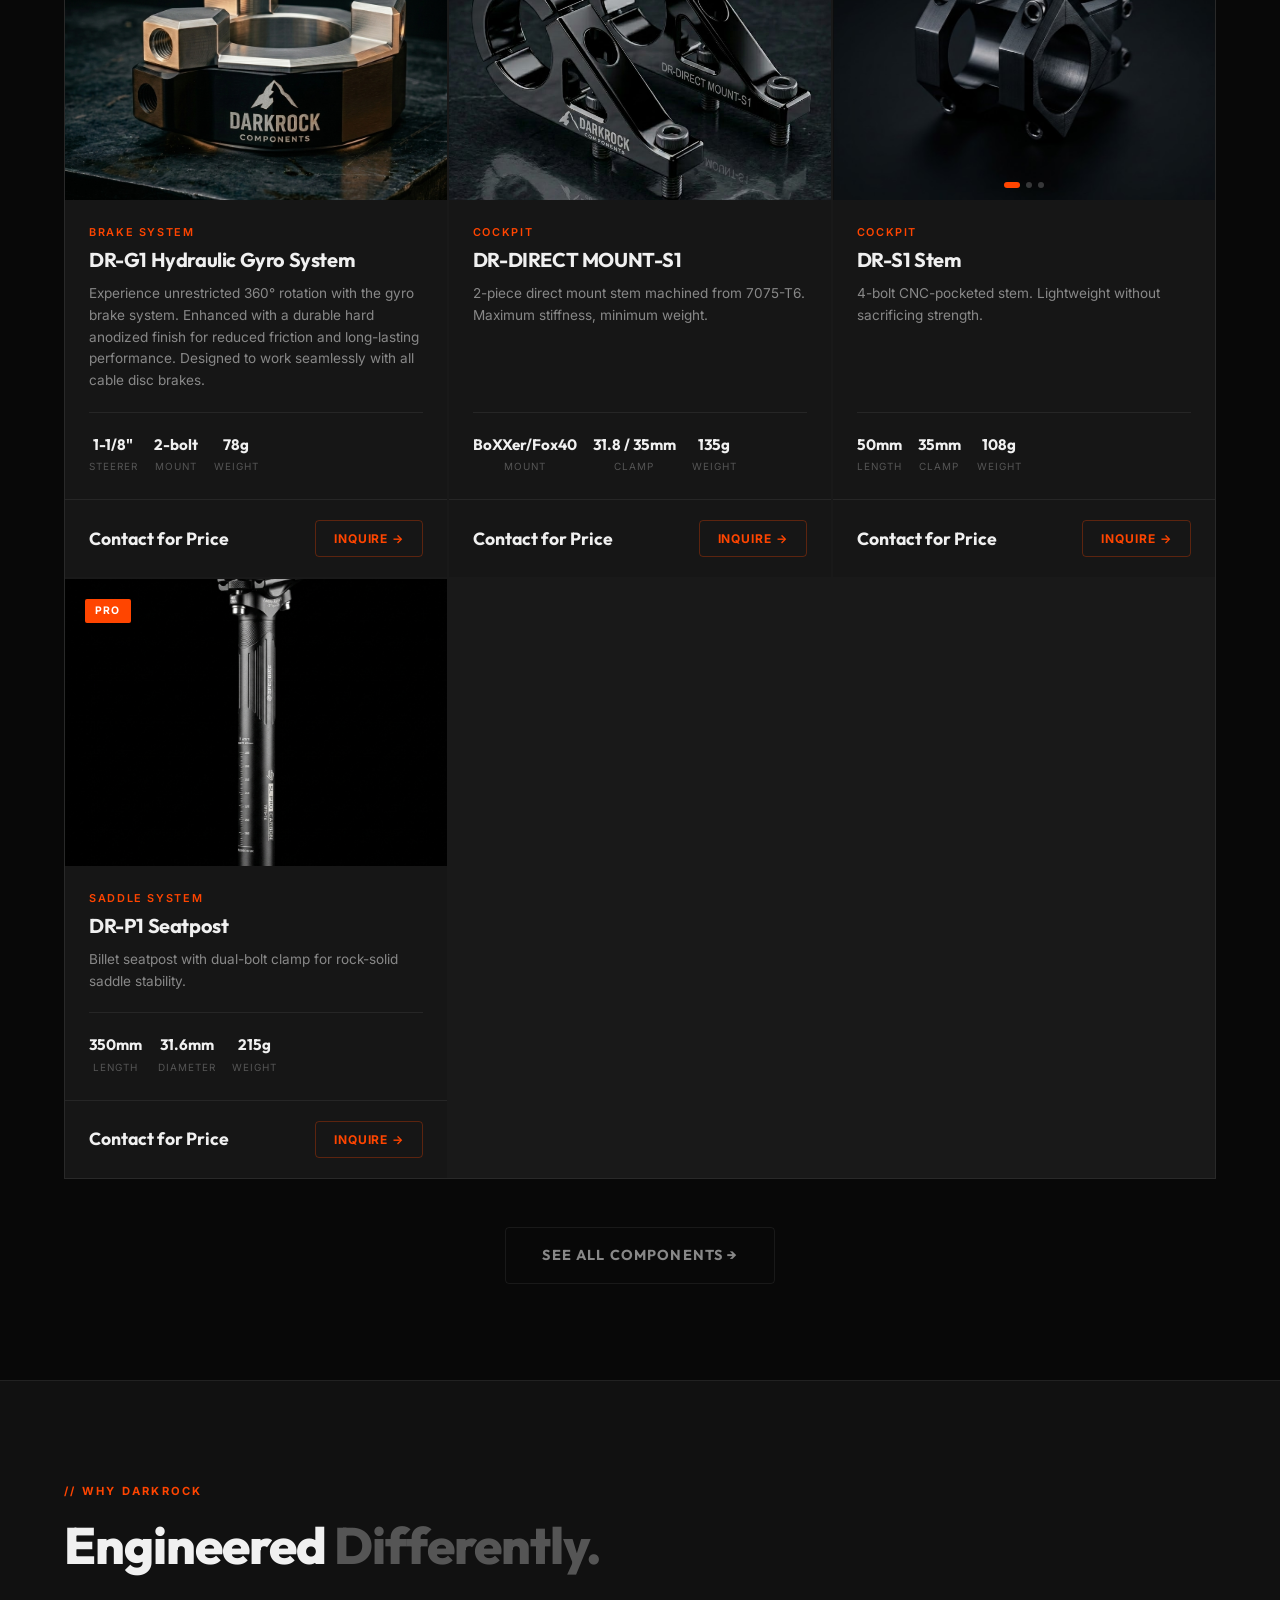
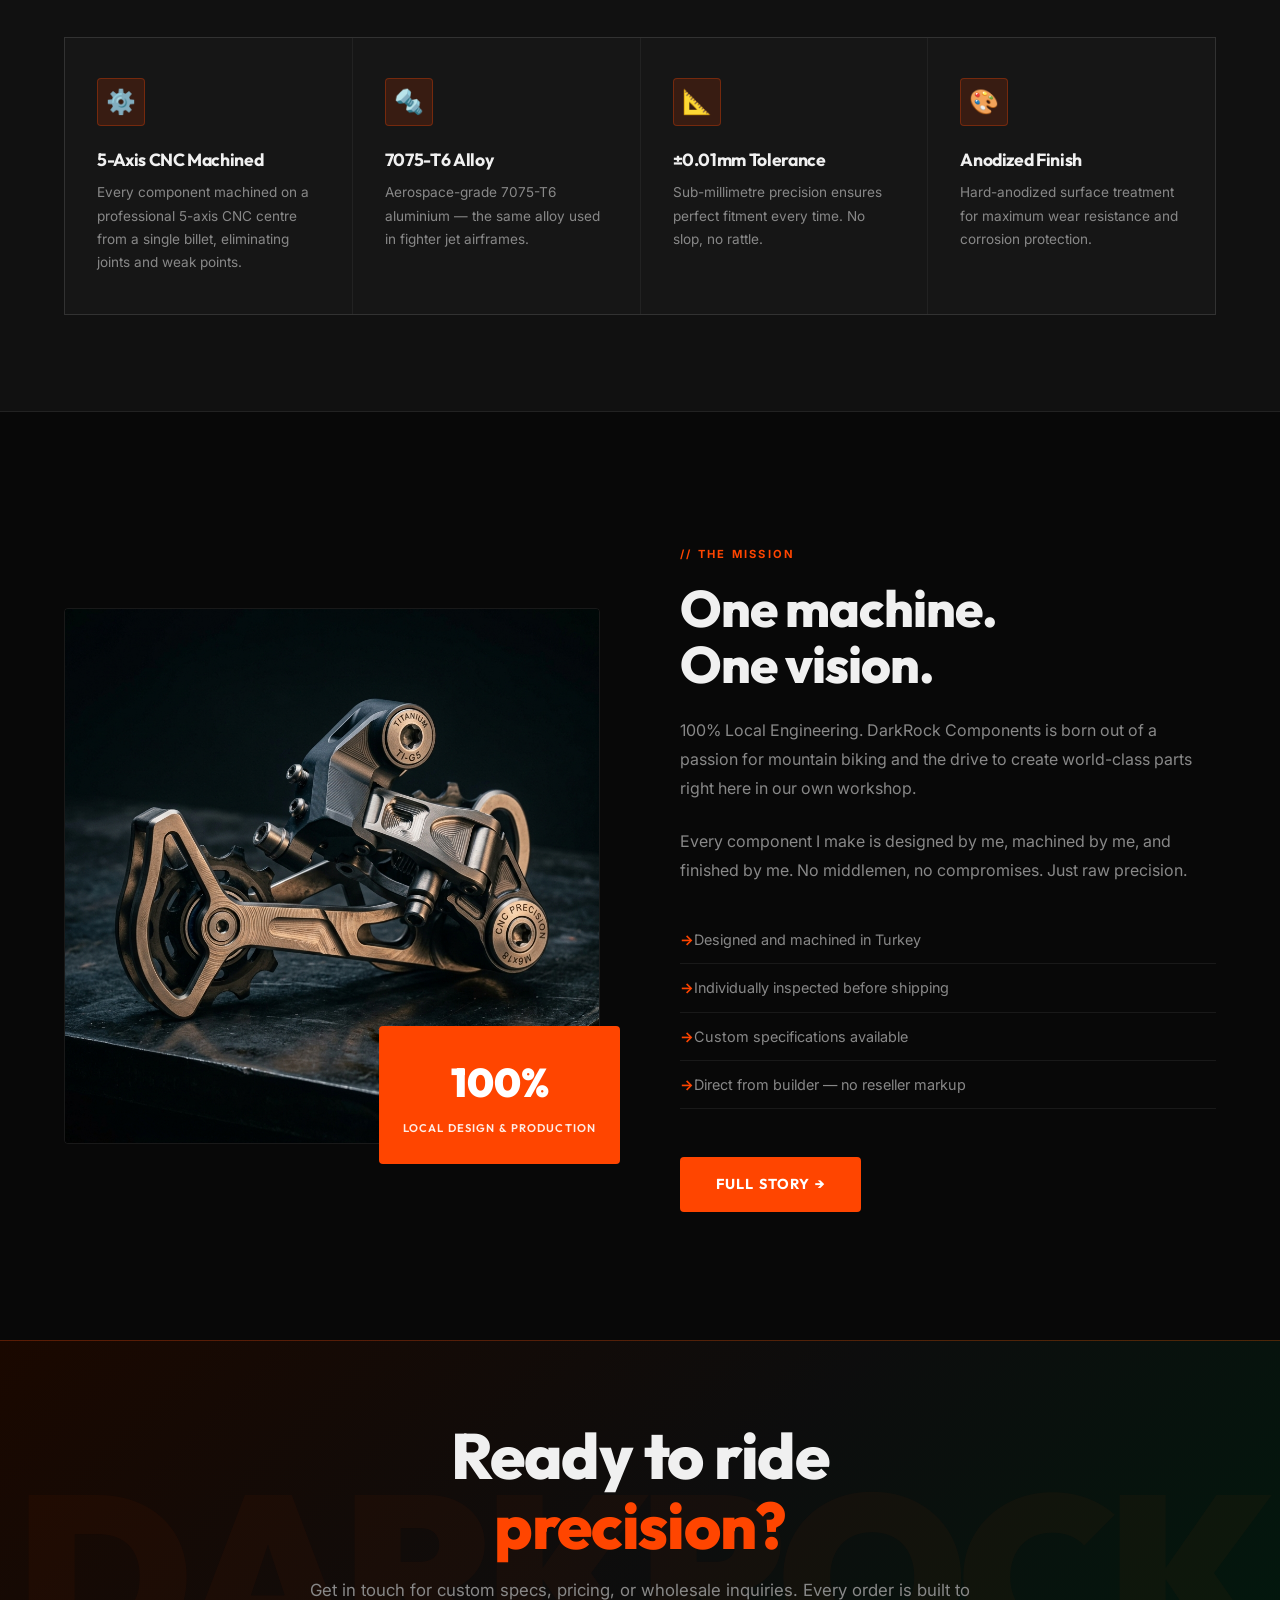
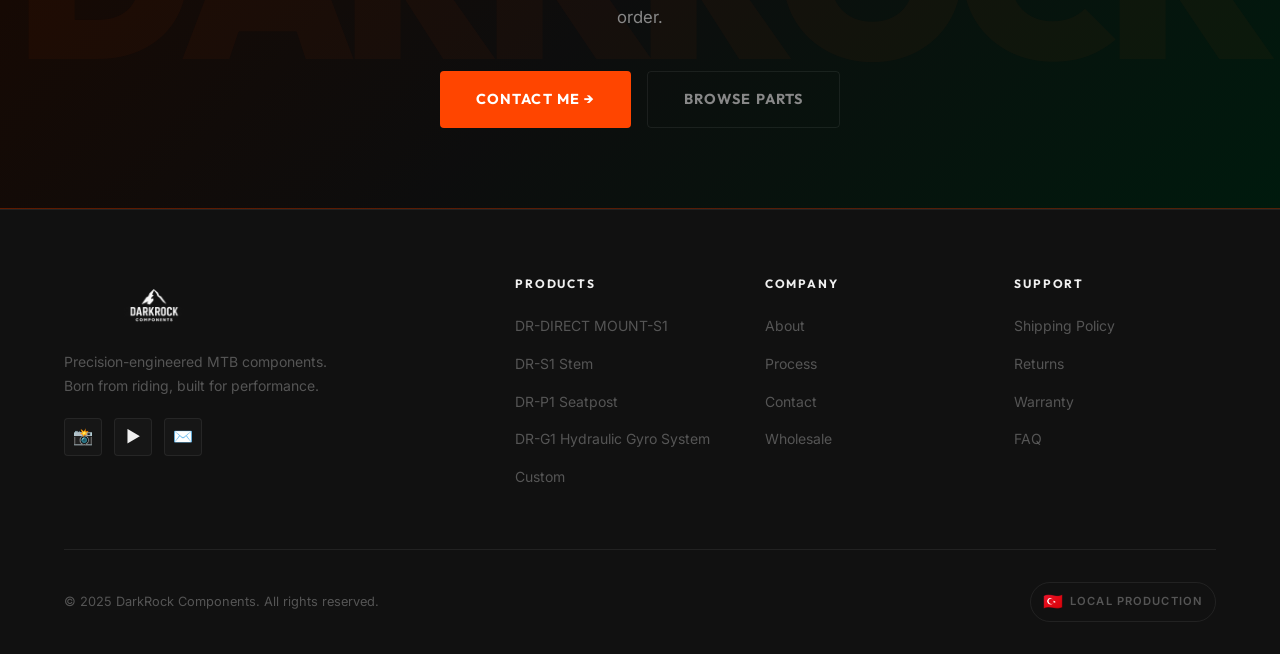
==== commit 65b5d042: "Fix broken HTML nesting: product cards, sections, footer were all inside products-grid. Restored sea" ====
--- a/index.html
+++ b/index.html
@@ -1,384 +1,390 @@
-<!DOCTYPE html>
-<html lang="en">
-
-<head>
-  <meta charset="UTF-8">
-  <meta name="viewport" content="width=device-width, initial-scale=1.0">
-  <title>DarkRock Components — Precision CNC MTB Parts</title>
-  <meta name="description"
-    content="DarkRock Components crafts ultra-precision CNC machined mountain bike parts from 7075-T6 aluminum. Handlebars, stems, seatposts, gyro systems — engineered for riders who demand more.">
-  <link rel="icon"
-    href="data:image/svg+xml,<svg xmlns='http://www.w3.org/2000/svg' viewBox='0 0 100 100'><text y='.9em' font-size='90'>⚙</text></svg>">
-  <link rel="stylesheet" href="css/styles.css">
-</head>
-
-<body>
-  <svg style="position: absolute; width: 0; height: 0;" aria-hidden="true" focusable="false">
-    <filter id="remove-black-filter">
-      <feColorMatrix type="matrix" values="1 0 0 0 0  0 1 0 0 0  0 0 1 0 0  1 1 1 0 0" />
-    </filter>
-  </svg>
-
-  <!-- NAV -->
-  <nav class="nav" id="nav">
-    <div class="nav-inner">
-      <a href="index.html" class="nav-logo">
-        <img src="images/mountain_icon_v2.png" class="nav-logo-icon-img" alt="Logo">
-        <div class="nav-logo-text-part">
-          <div class="nav-logo-name">DARK<span>ROCK</span></div>
-          <div class="nav-logo-sub">COMPONENTS</div>
-        </div>
-      </a>
-      <ul class="nav-links">
-        <li><a href="index.html" class="active" data-i18n="nav-home">Home</a></li>
-        <li><a href="products.html" data-i18n="nav-products">Products</a></li>
-        <li><a href="about.html" data-i18n="nav-about">About</a></li>
-        <li><a href="contact.html" data-i18n="nav-contact">Contact</a></li>
-      </ul>
-      <div class="nav-right">
-        <div class="nav-actions">
-          <div class="lang-switcher">
-            <button id="lang-switcher-btn" class="lang-switcher-btn"><span>EN</span></button>
-          </div>
-          <a href="contact.html" class="nav-cta" data-i18n="nav-cta">Get a Quote →</a>
-        </div>
-        <button class="nav-hamburger" id="hamburger" aria-label="Menu">
-          <span></span><span></span><span></span>
-        </button>
-      </div>
-    </div>
-  </nav>
-
-  <!-- MOBILE MENU -->
-  <div class="mobile-menu" id="mobileMenu">
-    <button class="mobile-menu-close" id="mobileClose">✕</button>
-    <a href="index.html" data-i18n="nav-home">Home</a>
-    <a href="products.html" data-i18n="nav-products">Products</a>
-    <a href="about.html" data-i18n="nav-about">About</a>
-    <a href="contact.html" data-i18n="nav-contact">Contact</a>
-    <a href="contact.html" style="color:var(--accent)" data-i18n="nav-cta">Get a Quote →</a>
-  </div>
-
-  <!-- HERO -->
-  <section class="hero">
-    <div class="hero-bg"></div>
-    <div class="hero-content">
-      <div class="hero-tag" data-i18n="hero-tag">CNC Precision · 7075-T6 Aluminum · Made in Turkey</div>
-      <h1 class="hero-title">
-        <span class="line" data-i18n="hero-title-machined">Machined</span>
-        <span class="line accent" data-i18n="hero-title-beyond">Beyond</span>
-        <span class="line outline" data-i18n="hero-title-limits">Limits.</span>
-      </h1>
-      <p class="hero-sub" data-i18n="hero-sub">Ultra-precision MTB components, hand-finished from aerospace-grade
-        aluminum. Every gram engineered. Every surface machined to tolerance.</p>
-      <div class="hero-actions">
-        <a href="products.html" class="btn-primary" data-i18n="hero-btn-view">View Components ↗</a>
-        <a href="about.html" class="btn-ghost" data-i18n="hero-btn-process">Our Process</a>
-      </div>
-      <div class="hero-stats">
-        <div class="hero-stat">
-          <div class="hero-stat-num">±0<span>.01</span></div>
-          <div class="hero-stat-label" data-i18n="stat-tolerance">mm Tolerance</div>
-        </div>
-        <div class="hero-stat">
-          <div class="hero-stat-num">7075<span>-T6</span></div>
-          <div class="hero-stat-label" data-i18n="stat-alloy">Alloy Grade</div>
-        </div>
-        <div class="hero-stat">
-          <div class="hero-stat-num">100<span>%</span></div>
-          <div class="hero-stat-label" data-i18n="stat-cnc">CNC Machined</div>
-        </div>
-        <div class="hero-stat">
-          <div class="hero-stat-num">0<span>g</span></div>
-          <div class="hero-stat-label" data-i18n="stat-wasted">Wasted</div>
-        </div>
-      </div>
-    </div>
-  </section>
-
-  <!-- MARQUEE -->
-  <div class="marquee-section">
-    <div class="marquee-track">
-      <span class="marquee-item"><span data-i18n="marquee-1">DarkRock Components</span> <span class="dot"></span></span>
-      <span class="marquee-item"><span data-i18n="marquee-2">CNC Precision Machining</span> <span
-          class="dot"></span></span>
-      <span class="marquee-item"><span data-i18n="marquee-3">7075-T6 Aerospace Aluminum</span> <span
-          class="dot"></span></span>
-      <span class="marquee-item"><span data-i18n="marquee-4">Made in Turkey</span> <span class="dot"></span></span>
-      <span class="marquee-item"><span data-i18n="marquee-5">MTB Performance Parts</span> <span
-          class="dot"></span></span>
-      <span class="marquee-item"><span data-i18n="marquee-6">±0.01mm Tolerance</span> <span class="dot"></span></span>
-      <span class="marquee-item"><span data-i18n="marquee-1">DarkRock Components</span> <span class="dot"></span></span>
-      <span class="marquee-item"><span data-i18n="marquee-2">CNC Precision Machining</span> <span
-          class="dot"></span></span>
-      <span class="marquee-item"><span data-i18n="marquee-3">7075-T6 Aerospace Aluminum</span> <span
-          class="dot"></span></span>
-      <span class="marquee-item"><span data-i18n="marquee-4">Made in Turkey</span> <span class="dot"></span></span>
-      <span class="marquee-item"><span data-i18n="marquee-5">MTB Performance Parts</span> <span
-          class="dot"></span></span>
-      <span class="marquee-item"><span data-i18n="marquee-6">±0.01mm Tolerance</span> <span class="dot"></span></span>
-    </div>
-  </div>
-
-  <!-- FEATURED PRODUCTS -->
-  <section class="section">
-    <div class="section-inner">
-      <div class="section-header reveal">
-        <span class="section-eyebrow" data-i18n="section-featured-eyebrow">// Featured Components</span>
-        <h2 class="section-title"><span data-i18n="section-featured-title">Built for the </span><span class="dim"
-            data-i18n="section-featured-title-dim">Relentless.</span></h2>
-        <p class="section-sub" data-i18n="section-featured-sub">Each part machined from a single billet of
-          aircraft-grade aluminum — zero compromises.</p>
-      </div>
-      <div class="products-grid">
-        <!-- GYRO -->
-        <article class="product-card reveal">
-          <span class="product-card-tag new" data-i18n="product-tag-new">New</span>
-          <div class="product-img-wrap">
-            <img src="images/product_gyro.png" alt="DR-G1 Hydraulic Gyro System" loading="lazy">
-          </div>
-          <div class="product-card-body">
-            <span class="product-category" data-i18n="product-category-brake">Brake System</span>
-            <h3 class="product-name" data-i18n="product-gyro-name">DR-G1 Hydraulic Gyro System</h3>
-            <p class="product-desc" data-i18n="product-gyro-desc">Experience unrestricted 360° rotation with the gyro brake system. Enhanced with a durable hard anodized finish for reduced friction and long-lasting performance. Designed to work seamlessly with all cable disc brakes.</p>
-            <div class="product-specs">
-              <div class="product-spec">
-                <div class="product-spec-val">1-1/8"</div>
-                <div class="product-spec-key" data-i18n="spec-steerer">Steerer</div>
-              </div>
-              <div class="product-spec">
-                <div class="product-spec-val">2-bolt</div>
-                <div class="product-spec-key" data-i18n="spec-mount">Mount</div>
-              </div>
-              <div class="product-spec">
-                <div class="product-spec-val">78g</div>
-                <div class="product-spec-key" data-i18n="spec-weight">Weight</div>
-              </div>
-            </div>
-          </div>
-          <div class="product-card-foot">
-            <div class="product-price"><span data-i18n="product-price-contact">Contact for Price</span></div>
-            <a href="contact.html?product=dr-g1-hydraulic-gyro" class="product-btn" data-i18n="product-inquire">Inquire
-              →</a>
-          </div>
-        </article>
-        <!-- DR-DIRECT MOUNT-S1 -->
-        <article class="product-card reveal">
-          <span class="product-card-tag new" data-i18n="product-tag-new">New</span>
-          <div class="product-img-wrap" style="overflow: hidden;">
-            <img src="images/product_direct_mount_s1.png" alt="DR-DIRECT MOUNT-S1" loading="lazy"
-              style="transform: scale(1.05) translateY(-2%);">
-          </div>
-          <div class="product-card-body">
-            <span class="product-category" data-i18n="product-category-cockpit">Cockpit</span>
-            <h3 class="product-name" data-i18n="product-handlebar-name">DR-DIRECT MOUNT-S1</h3>
-            <p class="product-desc" data-i18n="product-handlebar-desc">2-piece direct mount stem machined from 7075-T6. Maximum stiffness, minimum weight.</p>
-            <div class="product-specs">
-              <div class="product-spec">
-                <div class="product-spec-val">BoXXer/Fox40</div>
-                <div class="product-spec-key" data-i18n="spec-mount">Mount</div>
-              </div>
-              <div class="product-spec">
-                <div class="product-spec-val">31.8 / 35mm</div>
-                <div class="product-spec-key" data-i18n="spec-clamp">Clamp</div>
-              </div>
-              <div class="product-spec">
-                <div class="product-spec-val">135g</div>
-                <div class="product-spec-key" data-i18n="spec-weight">Weight</div>
-              </div>
-            </div>
-          </div>
-          <div class="product-card-foot">
-            <div class="product-price"><span data-i18n="product-price-contact">Contact for Price</span></div>
-            <a href="contact.html?product=dr-direct-mount-s1" class="product-btn" data-i18n="product-inquire">Inquire
-              →</a>
-          </div>
-        </article>
-
-        <!-- STEM -->
-        <article class="product-card reveal">
-          <div class="product-img-wrap logo-hide product-slider">
-            <div class="slider-track">
-              <img src="images/product_stem_1.png" alt="DR-S1 Stem" loading="lazy">
-              <img src="images/product_stem_2.png" alt="DR-S1 Stem" loading="lazy">
-              <img src="images/product_stem_3.png" alt="DR-S1 Stem" loading="lazy">
-            </div>
-            <div class="slider-dots">
-              <div class="slider-dot active"></div>
-              <div class="slider-dot"></div>
-              <div class="slider-dot"></div>
-            </div>
-          </div>
-          <div class="product-card-body">
-            <span class="product-category" data-i18n="product-category-cockpit">Cockpit</span>
-            <h3 class="product-name" data-i18n="product-stem-name">DR-S1 Stem</h3>
-            <p class="product-desc" data-i18n="product-stem-desc">4-bolt CNC-pocketed stem. Lightweight without sacrificing strength.</p>
-            <div class="product-specs">
-              <div class="product-spec">
-                <div class="product-spec-val">50mm</div>
-                <div class="product-spec-key" data-i18n="spec-length">Length</div>
-              </div>
-              <div class="product-spec">
-                <div class="product-spec-val">35mm</div>
-                <div class="product-spec-key" data-i18n="spec-clamp">Clamp</div>
-              </div>
-              <div class="product-spec">
-                <div class="product-spec-val">108g</div>
-                <div class="product-spec-key" data-i18n="spec-weight">Weight</div>
-              </div>
-            </div>
-          </div>
-          <div class="product-card-foot">
-            <div class="product-price"><span data-i18n="product-price-contact">Contact for Price</span></div>
-            <a href="contact.html?product=dr-s1-stem" class="product-btn" data-i18n="product-inquire">Inquire →</a>
-          </div>
-        </article>
-
-        <!-- FEATURES -->
-        <section class="section"
-          style="background:var(--bg-secondary); border-top:1px solid var(--border); border-bottom:1px solid var(--border);">
-          <div class="section-inner">
-            <div class="section-header reveal">
-              <span class="section-eyebrow" data-i18n="feature-section-eyebrow">// Why DarkRock</span>
-              <h2 class="section-title"><span data-i18n="feature-section-title">Engineered </span><span class="dim"
-                  data-i18n="feature-section-title-dim">Differently.</span></h2>
-            </div>
-            <div class="features-grid">
-              <div class="feature-card reveal">
-                <div class="feature-icon">⚙️</div>
-                <h3 class="feature-title" data-i18n="feature-cnc-title">5-Axis CNC Machined</h3>
-                <p class="feature-desc" data-i18n="feature-cnc-desc">Every component machined on a professional 5-axis
-                  CNC
-                  centre from a single billet, eliminating joints and weak points.</p>
-              </div>
-              <div class="feature-card reveal">
-                <div class="feature-icon">🔩</div>
-                <h3 class="feature-title" data-i18n="feature-alloy-title">7075-T6 Alloy</h3>
-                <p class="feature-desc" data-i18n="feature-alloy-desc">Aerospace-grade 7075-T6 aluminium — the same
-                  alloy used
-                  in fighter jet airframes. Strongest available for its weight.</p>
-              </div>
-              <div class="feature-card reveal">
-                <div class="feature-icon">📐</div>
-                <h3 class="feature-title" data-i18n="feature-tolerance-title">±0.01mm Tolerance</h3>
-                <p class="feature-desc" data-i18n="feature-tolerance-desc">Sub-millimetre precision ensures perfect
-                  fitment
-                  every time. No slop, no rattle, no guesswork.</p>
-              </div>
-              <div class="feature-card reveal">
-                <div class="feature-icon">🎨</div>
-                <h3 class="feature-title" data-i18n="feature-anodized-title">Anodized Finish</h3>
-                <p class="feature-desc" data-i18n="feature-anodized-desc">Hard-anodized surface treatment for maximum
-                  wear
-                  resistance and corrosion protection. Available in multiple colours.</p>
-              </div>
-            </div>
-          </div>
-        </section>
-
-        <!-- ABOUT SNIPPET -->
-        <section class="section">
-          <div class="section-inner">
-            <div class="about-grid">
-              <div class="about-img-wrap reveal">
-                <img src="images/hero_bg.png" alt="CNC machining process" style="border:1px solid var(--border);">
-                <div class="about-img-badge">
-                  <span class="about-badge-num" data-i18n="badge-num">%100</span>
-                  <span class="about-badge-label" data-i18n="badge-label">Yerli Tasarım ve Üretim</span>
-                </div>
-              </div>
-              <div class="about-content reveal">
-                <span class="section-eyebrow" data-i18n="about-eyebrow">// The Builder</span>
-                <h2 class="section-title" style="margin-bottom:1.5rem;" data-i18n="about-title">One machine.<br>One
-                  vision.
-                </h2>
-                <p data-i18n="about-p1">100% Local Engineering. DarkRock Components is born out of a passion for
-                  mountain
-                  biking and the drive to create world-class parts right here in our own workshop.</p>
-                <p data-i18n="about-p2">Every component I make is designed by me, machined by me, and finished by me. No
-                  middlemen, no compromises. Just raw precision and a genuine love for the sport.</p>
-                <ul class="about-list">
-                  <li data-i18n="about-list-1">Designed and machined in Turkey</li>
-                  <li data-i18n="about-list-2">Each part individually inspected before shipping</li>
-                  <li data-i18n="about-list-3">Custom specifications available on request</li>
-                  <li data-i18n="about-list-4">Direct from builder — no reseller markup</li>
-                </ul>
-                <a href="about.html" class="btn-primary" style="display:inline-flex; margin-top:1rem;"
-                  data-i18n="about-btn">Full Story →</a>
-              </div>
-            </div>
-          </div>
-        </section>
-
-        <!-- CTA BANNER -->
-        <div class="cta-banner">
-          <div class="cta-banner-inner">
-            <h2 class="reveal" data-i18n="cta-title">Ready to ride<br><span
-                style="color:var(--accent)">precision?</span></h2>
-            <p class="reveal" data-i18n="cta-sub">Get in touch for custom specs, pricing, or wholesale inquiries. Every
-              order
-              is built to order.</p>
-            <div class="reveal" style="display:flex; gap:1rem; justify-content:center; flex-wrap:wrap;">
-              <a href="contact.html" class="btn-primary" data-i18n="cta-btn-contact">Contact Me →</a>
-              <a href="products.html" class="btn-ghost" data-i18n="cta-btn-browse">Browse Parts</a>
-            </div>
-          </div>
-        </div>
-
-        <!-- FOOTER -->
-        <footer class="footer">
-          <div class="footer-inner">
-            <div class="footer-grid">
-              <div class="footer-brand">
-                <a href="index.html" class="nav-logo" style="margin-bottom:0.5rem;">
-                  <div class="nav-logo-img-wrapper"></div>
-                </a>
-                <p data-i18n="footer-desc">Ultra-precision CNC machined MTB components. Built by a rider, for riders who
-                  demand more from their machine.</p>
-                <div class="footer-socials">
-                  <a href="#" class="footer-social" title="Instagram">📸</a>
-                  <a href="#" class="footer-social" title="YouTube">▶️</a>
-                  <a href="#" class="footer-social" title="Email">✉️</a>
-                </div>
-              </div>
-              <div>
-                <div class="footer-col-title" data-i18n="footer-col-components">Components</div>
-                <ul class="footer-links">
-                  <li><a href="products.html#directmount" data-i18n="product-handlebar-name">Handlebars</a></li>
-                  <li><a href="products.html#stems" data-i18n="product-stem-name">Stems</a></li>
-                  <li><a href="products.html#seatposts" data-i18n="product-seatpost-name">Seatposts</a></li>
-                  <li><a href="products.html#gyro" data-i18n="product-gyro-name">Gyro Systems</a></li>
-                  <li><a href="products.html#custom" data-i18n="filter-custom">Custom Parts</a></li>
-                </ul>
-              </div>
-              <div>
-                <div class="footer-col-title" data-i18n="footer-col-company">Company</div>
-                <ul class="footer-links">
-                  <li><a href="about.html" data-i18n="nav-about">About</a></li>
-                  <li><a href="about.html#process">Process</a></li>
-                  <li><a href="contact.html" data-i18n="nav-contact">Contact</a></li>
-                  <li><a href="contact.html#wholesale">Wholesale</a></li>
-                </ul>
-              </div>
-              <div>
-                <div class="footer-col-title" data-i18n="footer-col-info">Info</div>
-                <ul class="footer-links">
-                  <li><a href="#">Shipping Policy</a></li>
-                  <li><a href="#">Returns</a></li>
-                  <li><a href="#">Warranty</a></li>
-                  <li><a href="#">FAQ</a></li>
-                </ul>
-              </div>
-            </div>
-            <div class="footer-bottom">
-              <p>© 2025 DarkRock Components. <span data-i18n="footer-rights">All rights reserved.</span></p>
-              <div class="footer-badge" data-i18n="footer-made-in">Made in Turkey</div>
-            </div>
-          </div>
-        </footer>
-
-        <script src="js/i18n.js"></script>
-        <script src="js/main.js"></script>
-</body>
-
-</html>+<!DOCTYPE html>
+<html lang="en">
+
+<head>
+  <meta charset="UTF-8">
+  <meta name="viewport" content="width=device-width, initial-scale=1.0">
+  <title>DarkRock Components — Precision CNC MTB Parts</title>
+  <meta name="description"
+    content="DarkRock Components crafts ultra-precision CNC machined mountain bike parts from 7075-T6 aluminum. Handlebars, stems, seatposts, gyro systems — engineered for riders who demand more.">
+  <link rel="icon"
+    href="data:image/svg+xml,<svg xmlns='http://www.w3.org/2000/svg' viewBox='0 0 100 100'><text y='.9em' font-size='90'>⚙</text></svg>">
+  <link rel="stylesheet" href="css/styles.css">
+</head>
+
+<body>
+  <svg style="position: absolute; width: 0; height: 0;" aria-hidden="true" focusable="false">
+    <filter id="remove-black-filter">
+      <feColorMatrix type="matrix" values="1 0 0 0 0  0 1 0 0 0  0 0 1 0 0  1 1 1 0 0" />
+    </filter>
+  </svg>
+
+  <!-- NAV -->
+  <nav class="nav" id="nav">
+    <div class="nav-inner">
+      <a href="index.html" class="nav-logo">
+        <img src="images/mountain_icon_v2.png" class="nav-logo-icon-img" alt="Logo">
+        <div class="nav-logo-text-part">
+          <div class="nav-logo-name">DARK<span>ROCK</span></div>
+          <div class="nav-logo-sub">COMPONENTS</div>
+        </div>
+      </a>
+      <ul class="nav-links">
+        <li><a href="index.html" class="active" data-i18n="nav-home">Home</a></li>
+        <li><a href="products.html" data-i18n="nav-products">Products</a></li>
+        <li><a href="about.html" data-i18n="nav-about">About</a></li>
+        <li><a href="contact.html" data-i18n="nav-contact">Contact</a></li>
+      </ul>
+      <div class="nav-right">
+        <div class="nav-actions">
+          <div class="lang-switcher">
+            <button id="lang-switcher-btn" class="lang-switcher-btn"><span>EN</span></button>
+          </div>
+          <a href="contact.html" class="nav-cta" data-i18n="nav-cta">Get a Quote →</a>
+        </div>
+        <button class="nav-hamburger" id="hamburger" aria-label="Menu">
+          <span></span><span></span><span></span>
+        </button>
+      </div>
+    </div>
+  </nav>
+
+  <!-- MOBILE MENU -->
+  <div class="mobile-menu" id="mobileMenu">
+    <button class="mobile-menu-close" id="mobileClose">✕</button>
+    <a href="index.html" data-i18n="nav-home">Home</a>
+    <a href="products.html" data-i18n="nav-products">Products</a>
+    <a href="about.html" data-i18n="nav-about">About</a>
+    <a href="contact.html" data-i18n="nav-contact">Contact</a>
+    <a href="contact.html" style="color:var(--accent)" data-i18n="nav-cta">Get a Quote →</a>
+  </div>
+
+  <!-- HERO -->
+  <section class="hero">
+    <div class="hero-bg"></div>
+    <div class="hero-content">
+      <div class="hero-tag" data-i18n="hero-tag">CNC Precision · 7075-T6 Aluminum · Made in Turkey</div>
+      <h1 class="hero-title">
+        <span class="line" data-i18n="hero-title-machined">Machined</span>
+        <span class="line accent" data-i18n="hero-title-beyond">Beyond</span>
+        <span class="line outline" data-i18n="hero-title-limits">Limits.</span>
+      </h1>
+      <p class="hero-sub" data-i18n="hero-sub">Ultra-precision MTB components, hand-finished from aerospace-grade
+        aluminum. Every gram engineered. Every surface machined to tolerance.</p>
+      <div class="hero-actions">
+        <a href="products.html" class="btn-primary" data-i18n="hero-btn-view">View Components ↗</a>
+        <a href="about.html" class="btn-ghost" data-i18n="hero-btn-process">Our Process</a>
+      </div>
+      <div class="hero-stats">
+        <div class="hero-stat">
+          <div class="hero-stat-num">±0<span>.01</span></div>
+          <div class="hero-stat-label" data-i18n="stat-tolerance">mm Tolerance</div>
+        </div>
+        <div class="hero-stat">
+          <div class="hero-stat-num">7075<span>-T6</span></div>
+          <div class="hero-stat-label" data-i18n="stat-alloy">Alloy Grade</div>
+        </div>
+        <div class="hero-stat">
+          <div class="hero-stat-num">100<span>%</span></div>
+          <div class="hero-stat-label" data-i18n="stat-cnc">CNC Machined</div>
+        </div>
+        <div class="hero-stat">
+          <div class="hero-stat-num">0<span>g</span></div>
+          <div class="hero-stat-label" data-i18n="stat-wasted">Wasted</div>
+        </div>
+      </div>
+    </div>
+  </section>
+
+  <!-- MARQUEE -->
+  <div class="marquee-section">
+    <div class="marquee-track">
+      <span class="marquee-item"><span data-i18n="marquee-1">DarkRock Components</span> <span class="dot"></span></span>
+      <span class="marquee-item"><span data-i18n="marquee-2">CNC Precision Machining</span> <span
+          class="dot"></span></span>
+      <span class="marquee-item"><span data-i18n="marquee-3">7075-T6 Aerospace Aluminum</span> <span
+          class="dot"></span></span>
+      <span class="marquee-item"><span data-i18n="marquee-4">Made in Turkey</span> <span class="dot"></span></span>
+      <span class="marquee-item"><span data-i18n="marquee-5">MTB Performance Parts</span> <span
+          class="dot"></span></span>
+      <span class="marquee-item"><span data-i18n="marquee-6">±0.01mm Tolerance</span> <span class="dot"></span></span>
+      <span class="marquee-item"><span data-i18n="marquee-1">DarkRock Components</span> <span class="dot"></span></span>
+      <span class="marquee-item"><span data-i18n="marquee-2">CNC Precision Machining</span> <span
+          class="dot"></span></span>
+      <span class="marquee-item"><span data-i18n="marquee-3">7075-T6 Aerospace Aluminum</span> <span
+          class="dot"></span></span>
+      <span class="marquee-item"><span data-i18n="marquee-4">Made in Turkey</span> <span class="dot"></span></span>
+      <span class="marquee-item"><span data-i18n="marquee-5">MTB Performance Parts</span> <span
+          class="dot"></span></span>
+      <span class="marquee-item"><span data-i18n="marquee-6">±0.01mm Tolerance</span> <span class="dot"></span></span>
+    </div>
+  </div>
+
+  <!-- FEATURED PRODUCTS -->
+  <section class="section">
+    <div class="section-inner">
+      <div class="section-header reveal">
+        <span class="section-eyebrow" data-i18n="section-featured-eyebrow">// Featured Components</span>
+        <h2 class="section-title"><span data-i18n="section-featured-title">Built for the </span><span class="dim"
+            data-i18n="section-featured-title-dim">Relentless.</span></h2>
+        <p class="section-sub" data-i18n="section-featured-sub">Each part machined from a single billet of
+          aircraft-grade aluminum — zero compromises.</p>
+      </div>
+      <div class="products-grid">
+        <!-- GYRO -->
+        <article class="product-card reveal">
+          <span class="product-card-tag new" data-i18n="product-tag-new">New</span>
+          <div class="product-img-wrap">
+            <img src="images/product_gyro.png" alt="DR-G1 Hydraulic Gyro System" loading="lazy">
+          </div>
+          <div class="product-card-body">
+            <span class="product-category" data-i18n="product-category-brake">Brake System</span>
+            <h3 class="product-name" data-i18n="product-gyro-name">DR-G1 Hydraulic Gyro System</h3>
+            <p class="product-desc" data-i18n="product-gyro-desc">Experience unrestricted 360° rotation with the gyro brake system. Enhanced with a durable hard anodized finish for reduced friction and long-lasting performance. Designed to work seamlessly with all cable disc brakes.</p>
+            <div class="product-specs">
+              <div class="product-spec">
+                <div class="product-spec-val">1-1/8"</div>
+                <div class="product-spec-key" data-i18n="spec-steerer">Steerer</div>
+              </div>
+              <div class="product-spec">
+                <div class="product-spec-val">2-bolt</div>
+                <div class="product-spec-key" data-i18n="spec-mount">Mount</div>
+              </div>
+              <div class="product-spec">
+                <div class="product-spec-val">78g</div>
+                <div class="product-spec-key" data-i18n="spec-weight">Weight</div>
+              </div>
+            </div>
+          </div>
+          <div class="product-card-foot">
+            <div class="product-price"><span data-i18n="product-price-contact">Contact for Price</span></div>
+            <a href="contact.html?product=dr-g1-hydraulic-gyro" class="product-btn" data-i18n="product-inquire">Inquire
+              →</a>
+          </div>
+        </article>
+        <!-- DR-DIRECT MOUNT-S1 -->
+        <article class="product-card reveal">
+          <span class="product-card-tag new" data-i18n="product-tag-new">New</span>
+          <div class="product-img-wrap" style="overflow: hidden;">
+            <img src="images/product_direct_mount_s1.png" alt="DR-DIRECT MOUNT-S1" loading="lazy"
+              style="transform: scale(1.05) translateY(-2%);">
+          </div>
+          <div class="product-card-body">
+            <span class="product-category" data-i18n="product-category-cockpit">Cockpit</span>
+            <h3 class="product-name" data-i18n="product-handlebar-name">DR-DIRECT MOUNT-S1</h3>
+            <p class="product-desc" data-i18n="product-handlebar-desc">2-piece direct mount stem machined from 7075-T6. Maximum stiffness, minimum weight.</p>
+            <div class="product-specs">
+              <div class="product-spec">
+                <div class="product-spec-val">BoXXer/Fox40</div>
+                <div class="product-spec-key" data-i18n="spec-mount">Mount</div>
+              </div>
+              <div class="product-spec">
+                <div class="product-spec-val">31.8 / 35mm</div>
+                <div class="product-spec-key" data-i18n="spec-clamp">Clamp</div>
+              </div>
+              <div class="product-spec">
+                <div class="product-spec-val">135g</div>
+                <div class="product-spec-key" data-i18n="spec-weight">Weight</div>
+              </div>
+            </div>
+          </div>
+          <div class="product-card-foot">
+            <div class="product-price"><span data-i18n="product-price-contact">Contact for Price</span></div>
+            <a href="contact.html?product=dr-direct-mount-s1" class="product-btn" data-i18n="product-inquire">Inquire
+              →</a>
+          </div>
+        </article>
+
+        <!-- STEM -->
+        <article class="product-card reveal">
+          <div class="product-img-wrap logo-hide product-slider">
+            <div class="slider-track">
+              <img src="images/product_stem_1.png" alt="DR-S1 Stem" loading="lazy">
+              <img src="images/product_stem_2.png" alt="DR-S1 Stem" loading="lazy">
+              <img src="images/product_stem_3.png" alt="DR-S1 Stem" loading="lazy">
+            </div>
+            <div class="slider-dots">
+              <div class="slider-dot active"></div>
+              <div class="slider-dot"></div>
+              <div class="slider-dot"></div>
+            </div>
+          </div>
+          <div class="product-card-body">
+            <span class="product-category" data-i18n="product-category-cockpit">Cockpit</span>
+            <h3 class="product-name" data-i18n="product-stem-name">DR-S1 Stem</h3>
+            <p class="product-desc" data-i18n="product-stem-desc">4-bolt CNC-pocketed stem. Lightweight without sacrificing strength.</p>
+            <div class="product-specs">
+              <div class="product-spec">
+                <div class="product-spec-val">50mm</div>
+                <div class="product-spec-key" data-i18n="spec-length">Length</div>
+              </div>
+              <div class="product-spec">
+                <div class="product-spec-val">35mm</div>
+                <div class="product-spec-key" data-i18n="spec-clamp">Clamp</div>
+              </div>
+              <div class="product-spec">
+                <div class="product-spec-val">108g</div>
+                <div class="product-spec-key" data-i18n="spec-weight">Weight</div>
+              </div>
+            </div>
+          </div>
+          <div class="product-card-foot">
+            <div class="product-price"><span data-i18n="product-price-contact">Contact for Price</span></div>
+            <a href="contact.html?product=dr-s1-stem" class="product-btn" data-i18n="product-inquire">Inquire →</a>
+          </div>
+        </article>
+
+        <!-- SEATPOST -->
+        <article class="product-card reveal">
+          <span class="product-card-tag">Pro</span>
+          <div class="product-img-wrap">
+            <img src="images/product_seatpost.png" alt="DR-P1 Seatpost" loading="lazy">
+          </div>
+          <div class="product-card-body">
+            <span class="product-category" data-i18n="product-category-saddle">Saddle System</span>
+            <h3 class="product-name" data-i18n="product-seatpost-name">DR-P1 Seatpost</h3>
+            <p class="product-desc" data-i18n="product-seatpost-desc">Billet seatpost with dual-bolt clamp for rock-solid saddle stability.</p>
+            <div class="product-specs">
+              <div class="product-spec"><div class="product-spec-val">350mm</div><div class="product-spec-key" data-i18n="spec-length">Length</div></div>
+              <div class="product-spec"><div class="product-spec-val">31.6mm</div><div class="product-spec-key" data-i18n="spec-diameter">Diameter</div></div>
+              <div class="product-spec"><div class="product-spec-val">215g</div><div class="product-spec-key" data-i18n="spec-weight">Weight</div></div>
+            </div>
+          </div>
+          <div class="product-card-foot">
+            <div class="product-price"><span data-i18n="product-price-contact">Contact for Price</span></div>
+            <a href="contact.html?product=dr-p1-seatpost" class="product-btn" data-i18n="product-inquire">Inquire →</a>
+          </div>
+        </article>
+
+      </div>
+      <div style="text-align:center; margin-top:3rem;">
+        <a href="products.html" class="btn-ghost reveal" data-i18n="btn-see-all">See All Components →</a>
+      </div>
+    </div>
+  </section>
+
+  <!-- FEATURES -->
+  <section class="section" style="background:var(--bg-secondary); border-top:1px solid var(--border); border-bottom:1px solid var(--border);">
+    <div class="section-inner">
+      <div class="section-header reveal">
+        <span class="section-eyebrow" data-i18n="feature-section-eyebrow">// Why DarkRock</span>
+        <h2 class="section-title"><span data-i18n="feature-section-title">Engineered </span><span class="dim" data-i18n="feature-section-title-dim">Differently.</span></h2>
+      </div>
+      <div class="features-grid">
+        <div class="feature-card reveal">
+          <div class="feature-icon">⚙️</div>
+          <h3 class="feature-title" data-i18n="feature-cnc-title">5-Axis CNC Machined</h3>
+          <p class="feature-desc" data-i18n="feature-cnc-desc">Every component machined on a professional 5-axis CNC centre from a single billet, eliminating joints and weak points.</p>
+        </div>
+        <div class="feature-card reveal">
+          <div class="feature-icon">🔩</div>
+          <h3 class="feature-title" data-i18n="feature-alloy-title">7075-T6 Alloy</h3>
+          <p class="feature-desc" data-i18n="feature-alloy-desc">Aerospace-grade 7075-T6 aluminium — the same alloy used in fighter jet airframes. Strongest available for its weight.</p>
+        </div>
+        <div class="feature-card reveal">
+          <div class="feature-icon">📐</div>
+          <h3 class="feature-title" data-i18n="feature-tolerance-title">±0.01mm Tolerance</h3>
+          <p class="feature-desc" data-i18n="feature-tolerance-desc">Sub-millimetre precision ensures perfect fitment every time. No slop, no rattle, no guesswork.</p>
+        </div>
+        <div class="feature-card reveal">
+          <div class="feature-icon">🎨</div>
+          <h3 class="feature-title" data-i18n="feature-anodized-title">Anodized Finish</h3>
+          <p class="feature-desc" data-i18n="feature-anodized-desc">Hard-anodized surface treatment for maximum wear resistance and corrosion protection. Available in multiple colours.</p>
+        </div>
+      </div>
+    </div>
+  </section>
+
+  <!-- ABOUT SNIPPET -->
+  <section class="section">
+    <div class="section-inner">
+      <div class="about-grid">
+        <div class="about-img-wrap reveal">
+          <img src="images/hero_bg.png" alt="CNC machining process" style="border:1px solid var(--border);">
+          <div class="about-img-badge">
+            <span class="about-badge-num" data-i18n="badge-num">100%</span>
+            <span class="about-badge-label" data-i18n="badge-label">Local Design & Production</span>
+          </div>
+        </div>
+        <div class="about-content reveal">
+          <span class="section-eyebrow" data-i18n="about-eyebrow">// The Builder</span>
+          <h2 class="section-title" style="margin-bottom:1.5rem;" data-i18n="about-title">One machine.<br>One vision.</h2>
+          <p data-i18n="about-p1">100% Local Engineering. DarkRock Components is born out of a passion for mountain biking and the drive to create world-class parts right here in our own workshop.</p>
+          <p data-i18n="about-p2">Every component I make is designed by me, machined by me, and finished by me. No middlemen, no compromises. Just raw precision.</p>
+          <ul class="about-list">
+            <li data-i18n="about-list-1">Designed and machined in Turkey</li>
+            <li data-i18n="about-list-2">Individually inspected before shipping</li>
+            <li data-i18n="about-list-3">Custom specifications available</li>
+            <li data-i18n="about-list-4">Direct from builder — no reseller markup</li>
+          </ul>
+          <a href="about.html" class="btn-primary" style="display:inline-flex; margin-top:1rem;" data-i18n="about-btn">Full Story →</a>
+        </div>
+      </div>
+    </div>
+  </section>
+
+  <!-- CTA BANNER -->
+  <div class="cta-banner">
+    <div class="cta-banner-inner">
+      <h2 class="reveal" data-i18n="cta-title">Ready to ride<br><span style="color:var(--accent)">precision?</span></h2>
+      <p class="reveal" data-i18n="cta-sub">Get in touch for custom specs, pricing, or wholesale inquiries. Every order is built to order.</p>
+      <div class="reveal" style="display:flex; gap:1rem; justify-content:center; flex-wrap:wrap;">
+        <a href="contact.html" class="btn-primary" data-i18n="cta-btn-contact">Contact Me →</a>
+        <a href="products.html" class="btn-ghost" data-i18n="cta-btn-browse">Browse Parts</a>
+      </div>
+    </div>
+  </div>
+
+  <!-- FOOTER -->
+  <footer class="footer">
+    <div class="footer-inner">
+      <div class="footer-grid">
+        <div class="footer-brand">
+          <a href="index.html" class="nav-logo" style="margin-bottom:0.5rem;"><div class="nav-logo-img-wrapper"></div></a>
+          <p data-i18n="footer-desc">Precision-engineered MTB components. Born from riding, built for performance.</p>
+          <div class="footer-socials">
+            <a href="#" class="footer-social" title="Instagram">📸</a>
+            <a href="#" class="footer-social" title="YouTube">▶️</a>
+            <a href="#" class="footer-social" title="Email">✉️</a>
+          </div>
+        </div>
+        <div>
+          <div class="footer-col-title" data-i18n="footer-col-components">Components</div>
+          <ul class="footer-links">
+            <li><a href="products.html#directmount" data-i18n="product-handlebar-name">DR-DIRECT MOUNT-S1</a></li>
+            <li><a href="products.html#stems" data-i18n="product-stem-name">DR-S1 Stem</a></li>
+            <li><a href="products.html#seatposts" data-i18n="product-seatpost-name">DR-P1 Seatpost</a></li>
+            <li><a href="products.html#gyro" data-i18n="product-gyro-name">DR-G1 Gyro System</a></li>
+            <li><a href="products.html#custom" data-i18n="filter-custom">Custom Parts</a></li>
+          </ul>
+        </div>
+        <div>
+          <div class="footer-col-title" data-i18n="footer-col-company">Company</div>
+          <ul class="footer-links">
+            <li><a href="about.html" data-i18n="nav-about">About</a></li>
+            <li><a href="about.html#process">Process</a></li>
+            <li><a href="contact.html" data-i18n="nav-contact">Contact</a></li>
+            <li><a href="contact.html#wholesale">Wholesale</a></li>
+          </ul>
+        </div>
+        <div>
+          <div class="footer-col-title" data-i18n="footer-col-info">Info</div>
+          <ul class="footer-links">
+            <li><a href="#">Shipping Policy</a></li>
+            <li><a href="#">Returns</a></li>
+            <li><a href="#">Warranty</a></li>
+            <li><a href="#">FAQ</a></li>
+          </ul>
+        </div>
+      </div>
+      <div class="footer-bottom">
+        <p>© 2025 DarkRock Components. <span data-i18n="footer-rights">All rights reserved.</span></p>
+        <div class="footer-badge" data-i18n="footer-made-in">Made in Turkey</div>
+      </div>
+    </div>
+  </footer>
+
+  <script src="js/i18n.js"></script>
+  <script src="js/main.js"></script>
+</body>
+</html>
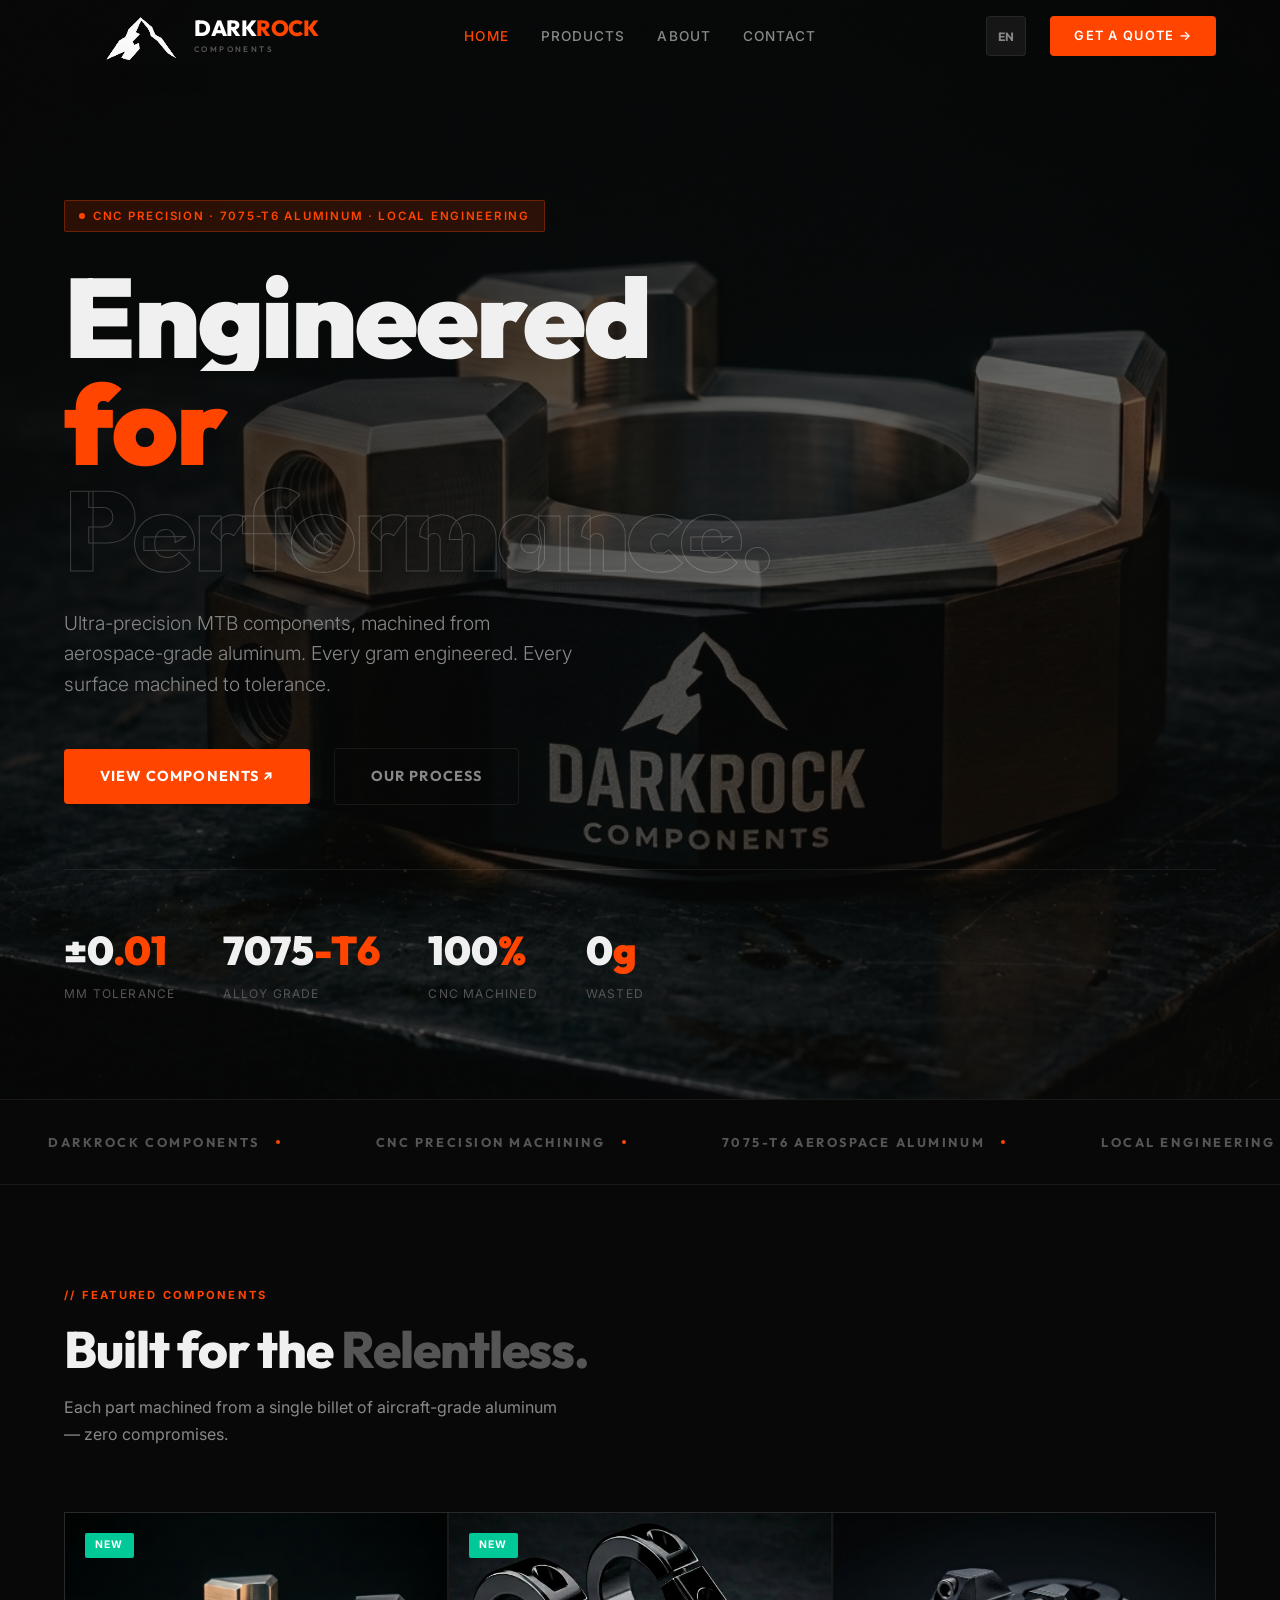
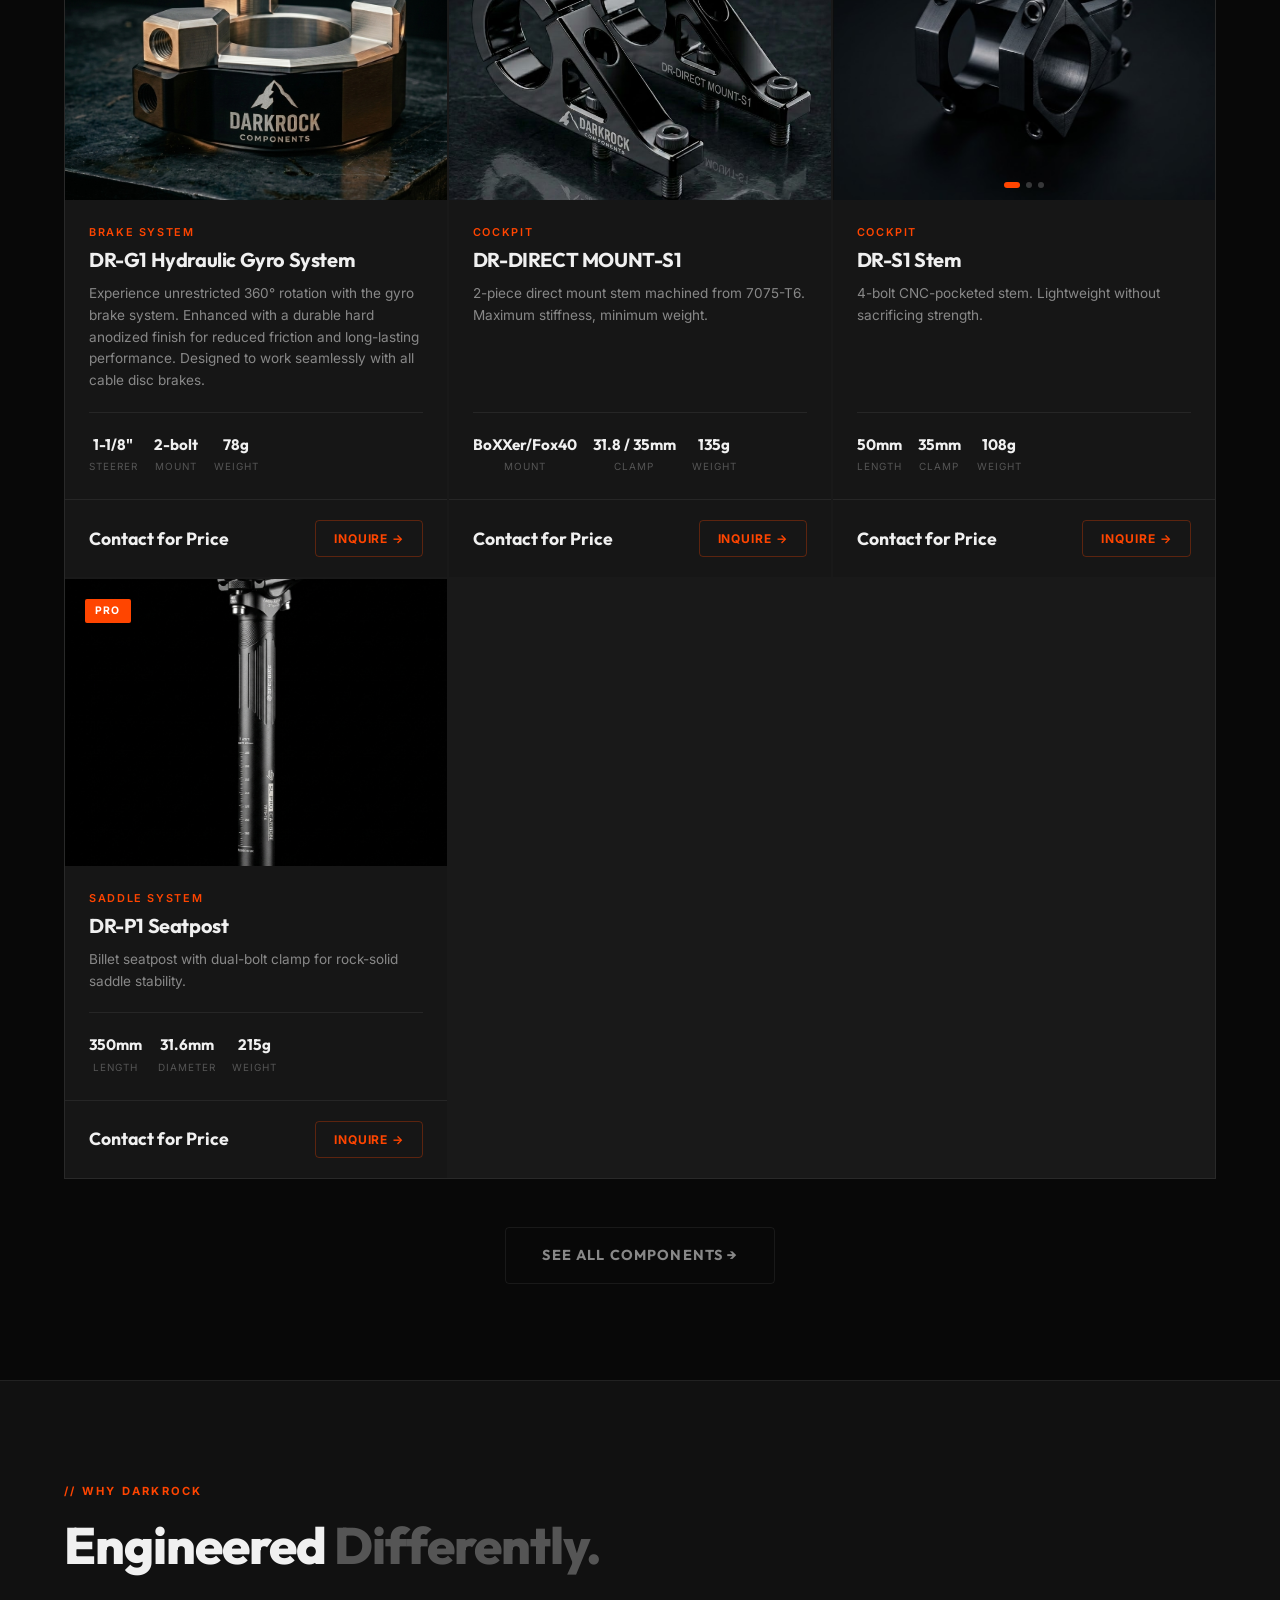
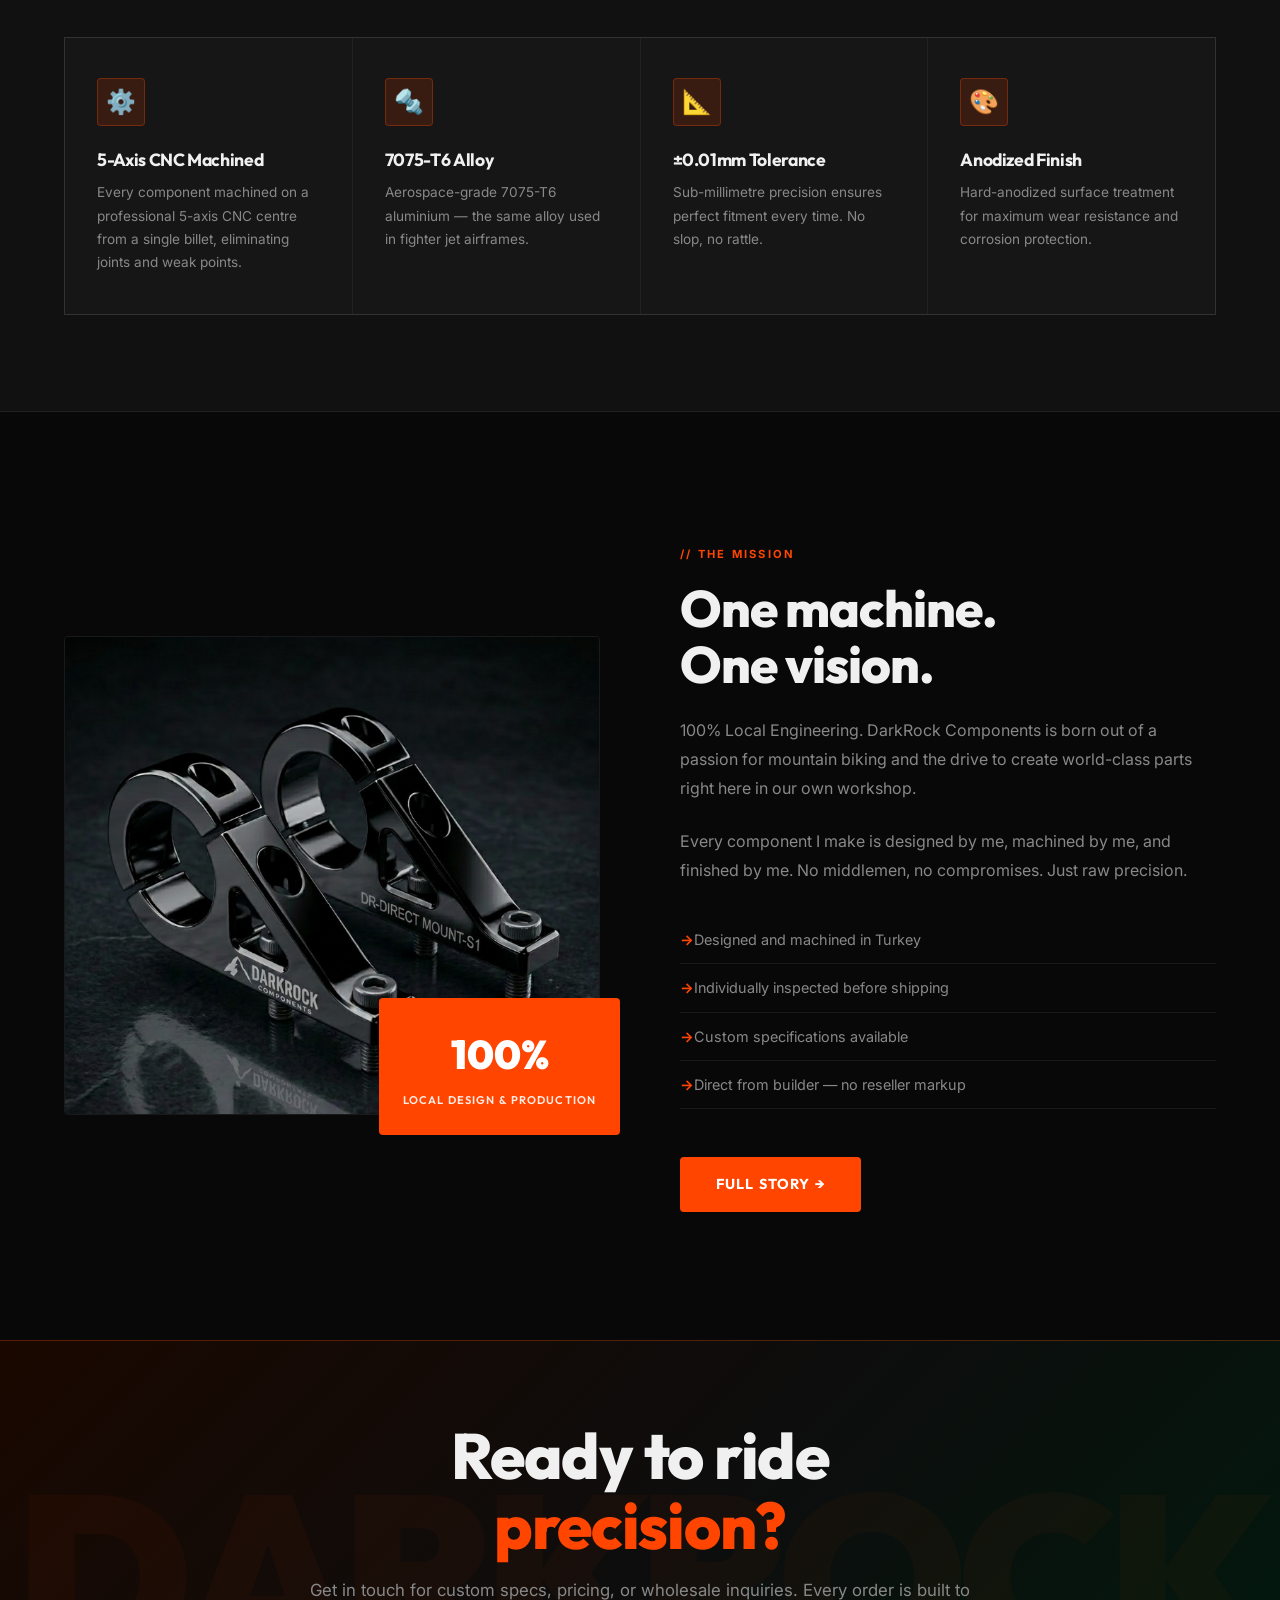
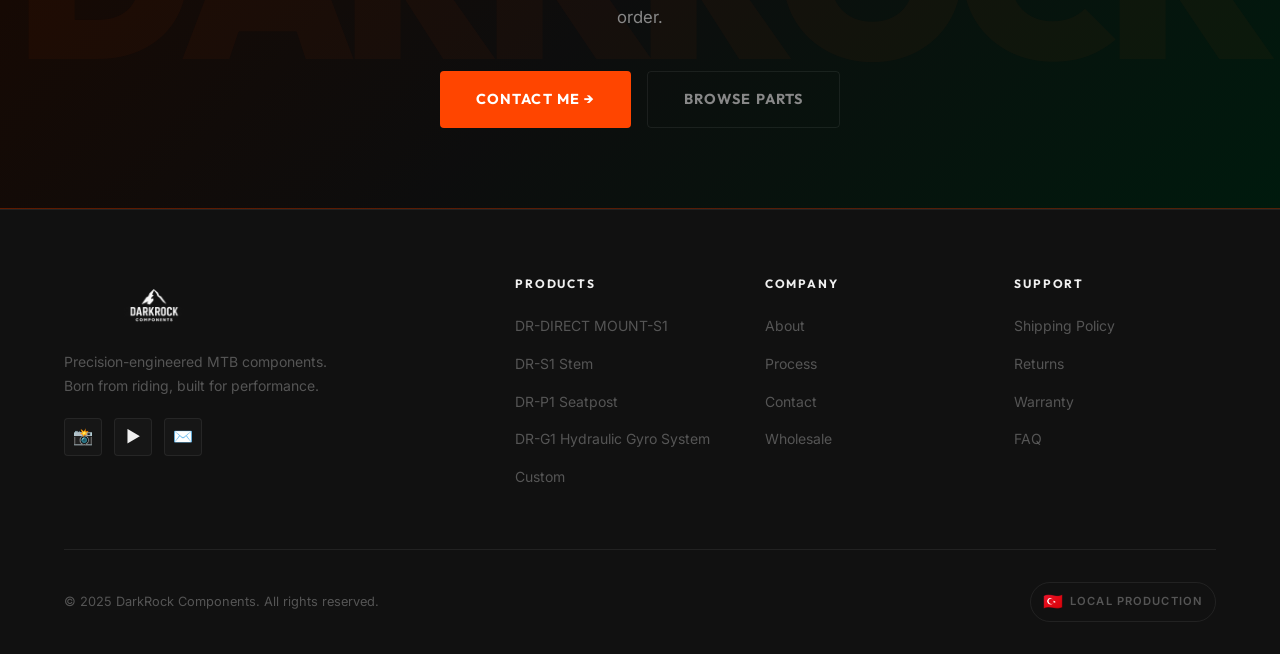
==== commit 95382c6b: "Replace hero_bg.png with product images (gyro, stem, direct mount)" ====
--- a/index.html
+++ b/index.html
@@ -300,7 +300,7 @@
     <div class="section-inner">
       <div class="about-grid">
         <div class="about-img-wrap reveal">
-          <img src="images/hero_bg.png" alt="CNC machining process" style="border:1px solid var(--border);">
+          <img src="images/product_direct_mount_s1.png" alt="DR-DIRECT MOUNT-S1" style="border:1px solid var(--border);">
           <div class="about-img-badge">
             <span class="about-badge-num" data-i18n="badge-num">100%</span>
             <span class="about-badge-label" data-i18n="badge-label">Local Design & Production</span>
--- a/css/styles.css
+++ b/css/styles.css
@@ -177,7 +177,7 @@
 }
 .hero-bg {
   position: absolute; inset: 0; z-index: 0;
-  background-image: url('../images/hero_bg.png');
+  background-image: url('../images/product_gyro.png');
   background-size: cover; background-position: center;
   transform: scale(1.05);
   transition: transform 8s ease;
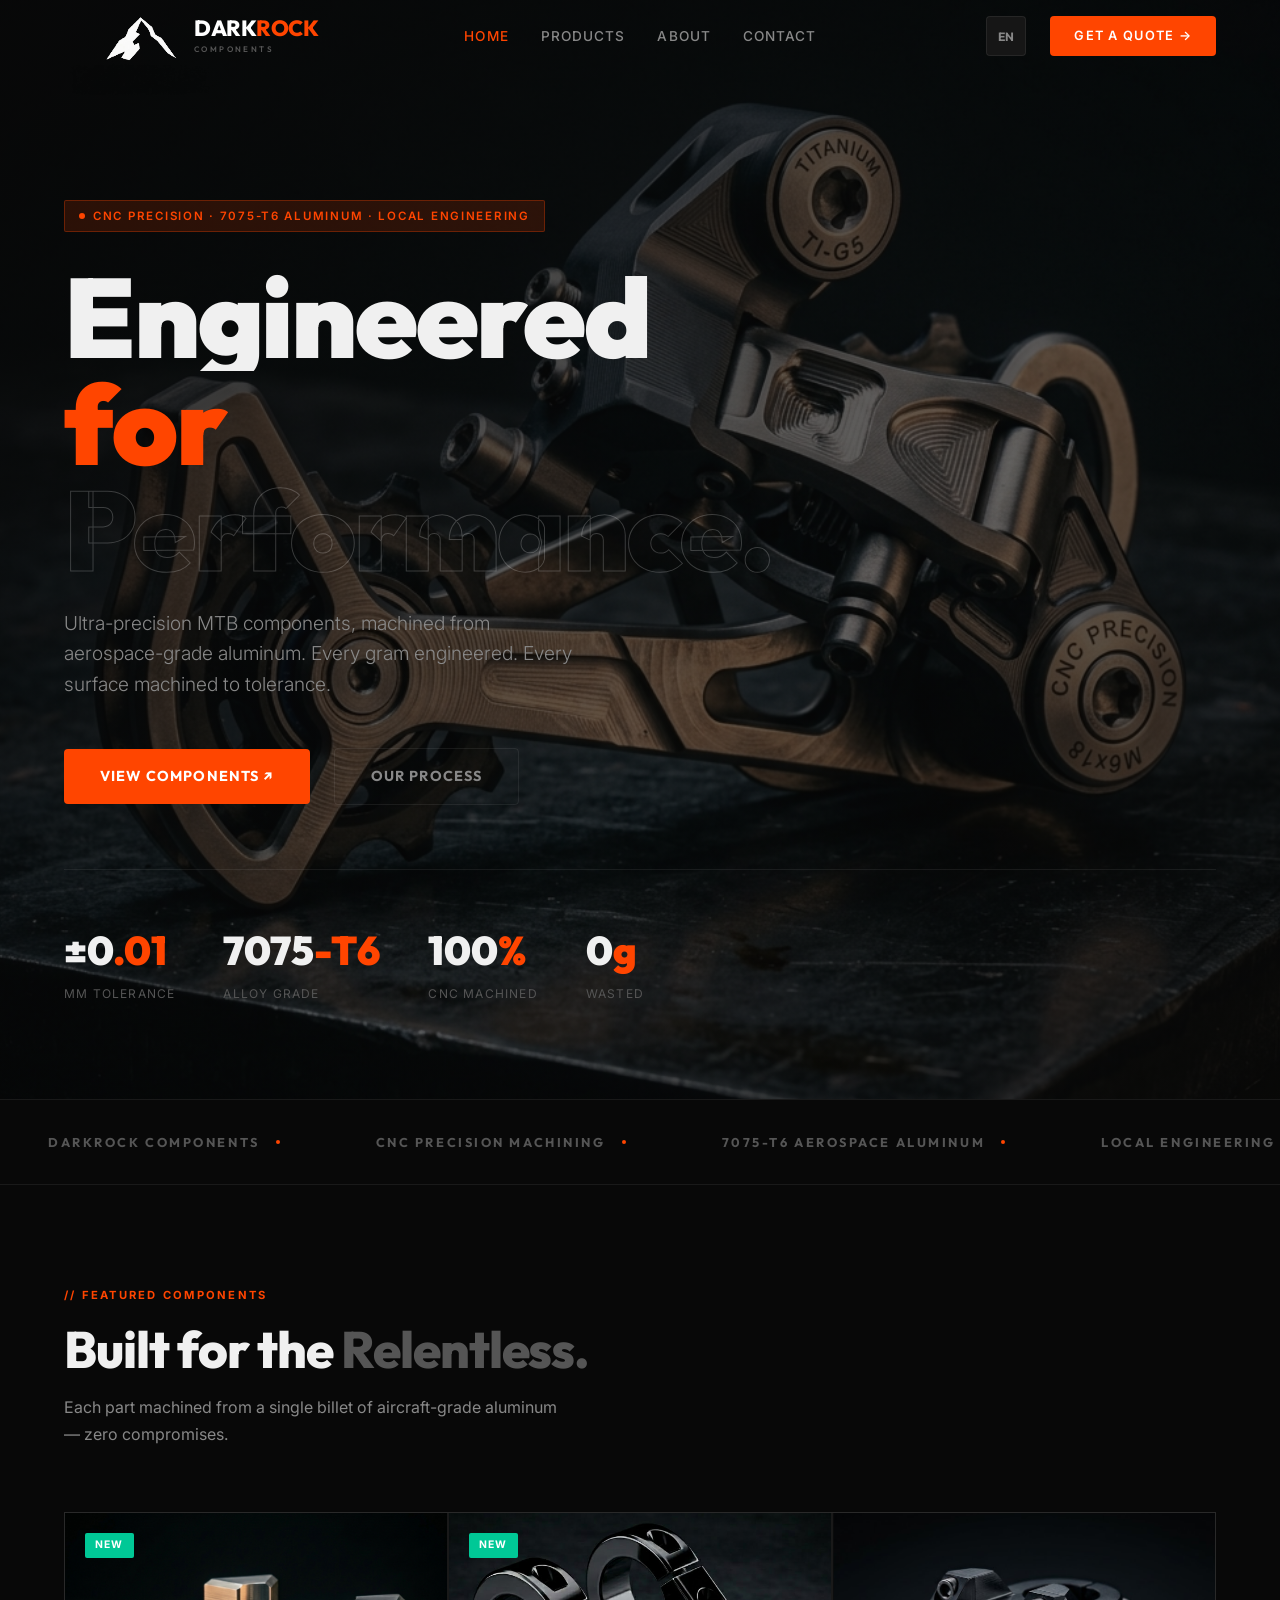
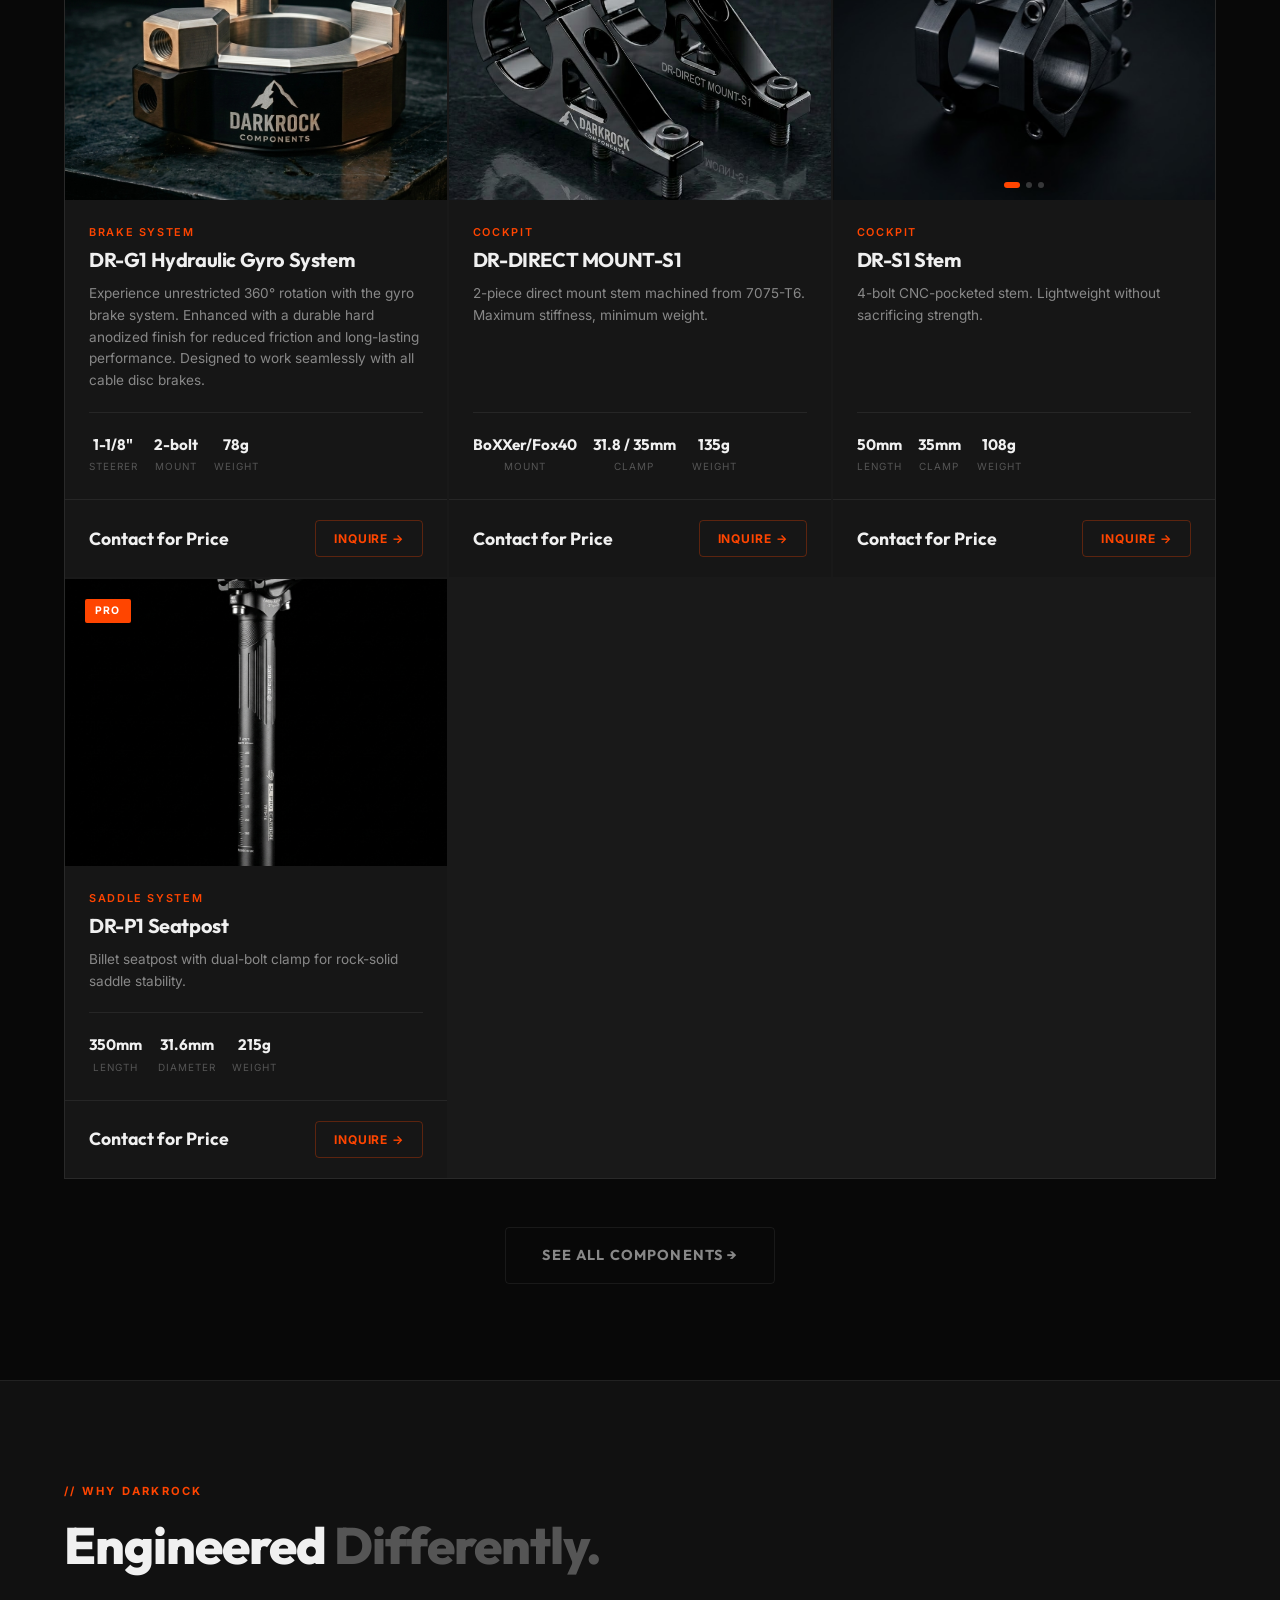
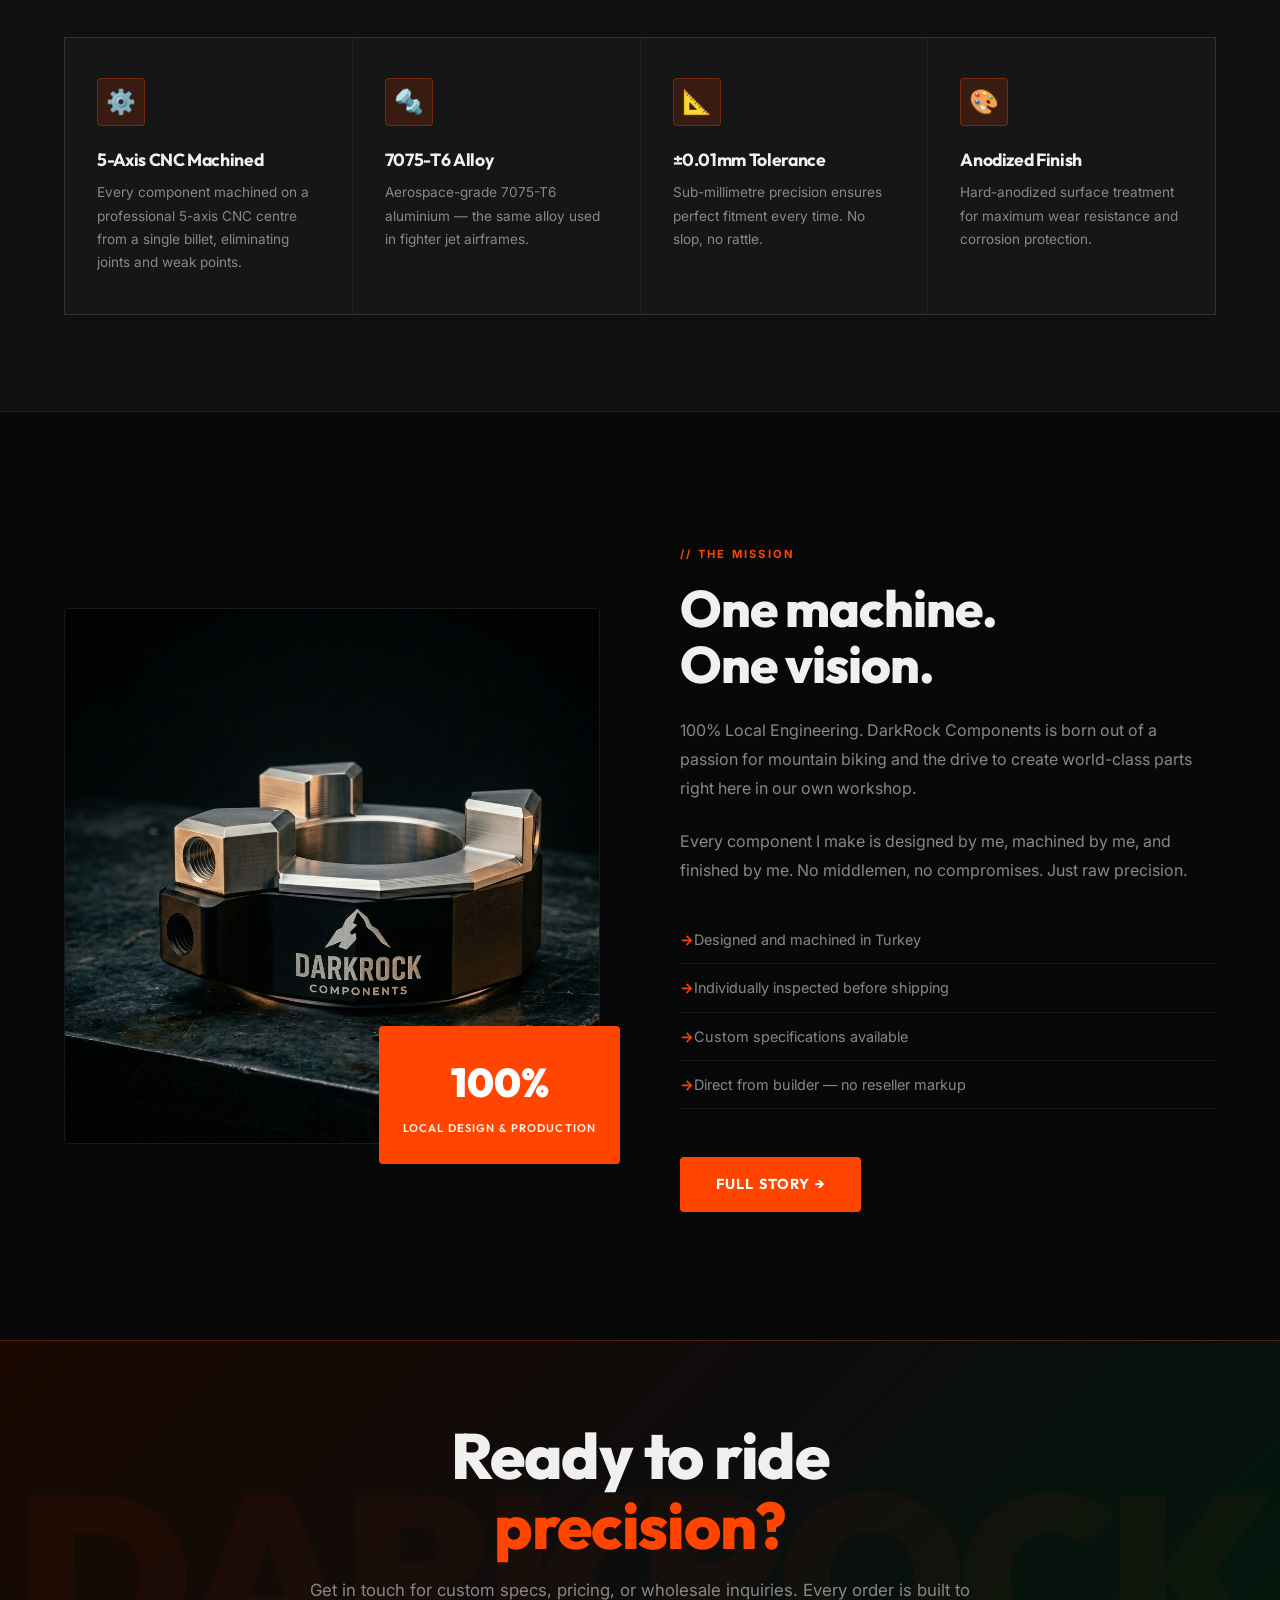
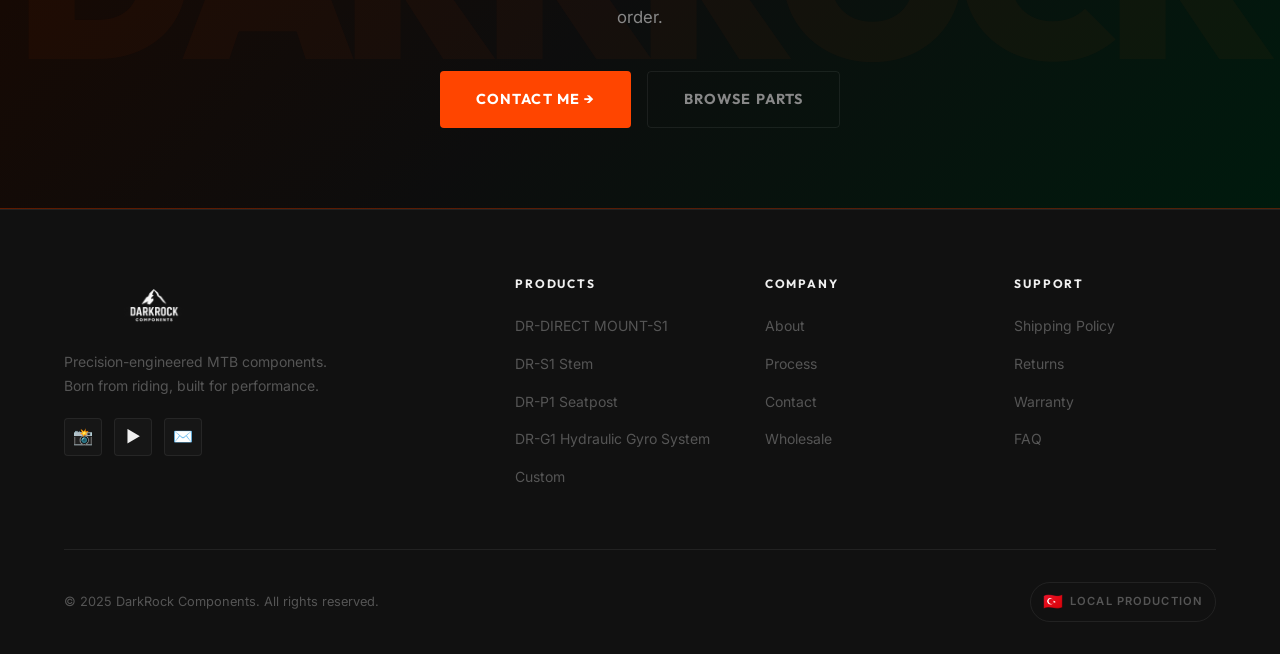
==== commit cfbb2fa7: "Revert hero background to hero_bg.png and swap product images on Index and About pages" ====
--- a/index.html
+++ b/index.html
@@ -300,7 +300,7 @@
     <div class="section-inner">
       <div class="about-grid">
         <div class="about-img-wrap reveal">
-          <img src="images/product_direct_mount_s1.png" alt="DR-DIRECT MOUNT-S1" style="border:1px solid var(--border);">
+          <img src="images/product_gyro.png" alt="DR-G1 Gyro System" style="border:1px solid var(--border);">
           <div class="about-img-badge">
             <span class="about-badge-num" data-i18n="badge-num">100%</span>
             <span class="about-badge-label" data-i18n="badge-label">Local Design & Production</span>
--- a/css/styles.css
+++ b/css/styles.css
@@ -177,7 +177,7 @@
 }
 .hero-bg {
   position: absolute; inset: 0; z-index: 0;
-  background-image: url('../images/product_gyro.png');
+  background-image: url('../images/hero_bg.png');
   background-size: cover; background-position: center;
   transform: scale(1.05);
   transition: transform 8s ease;
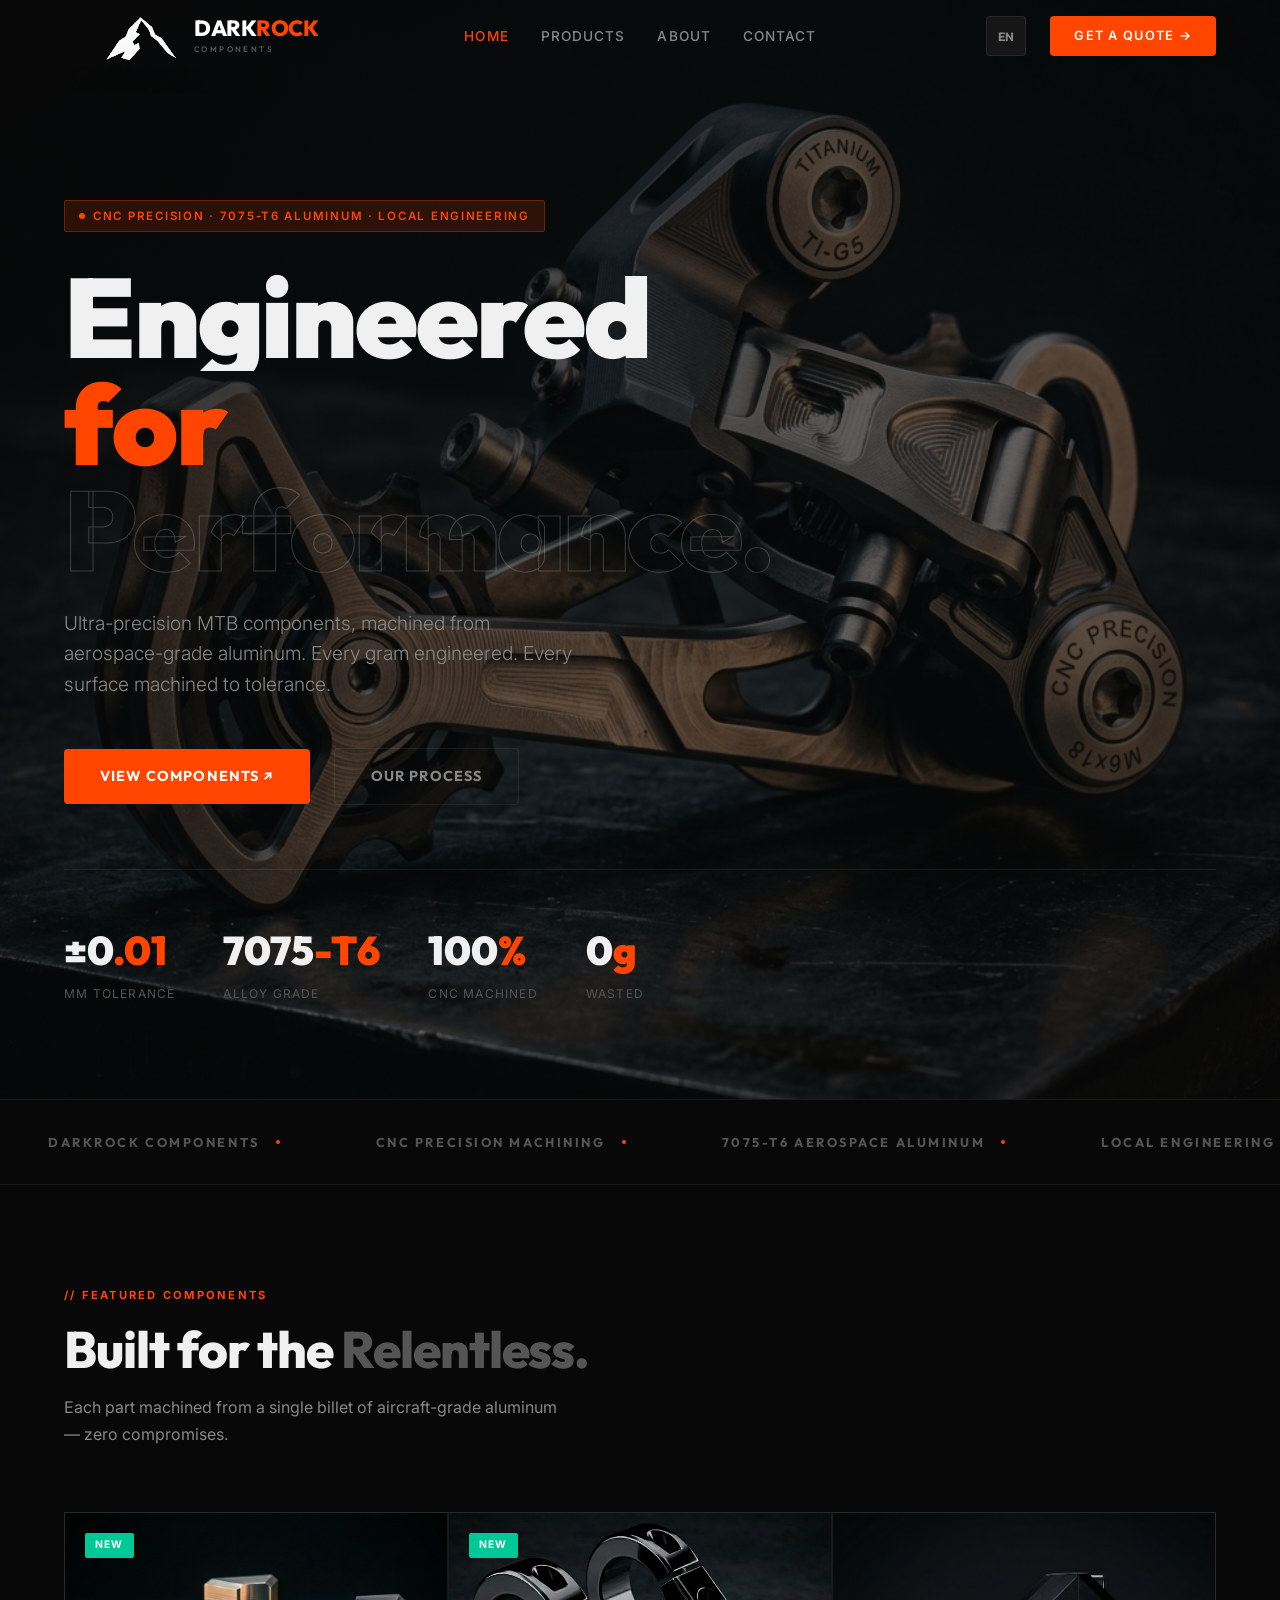
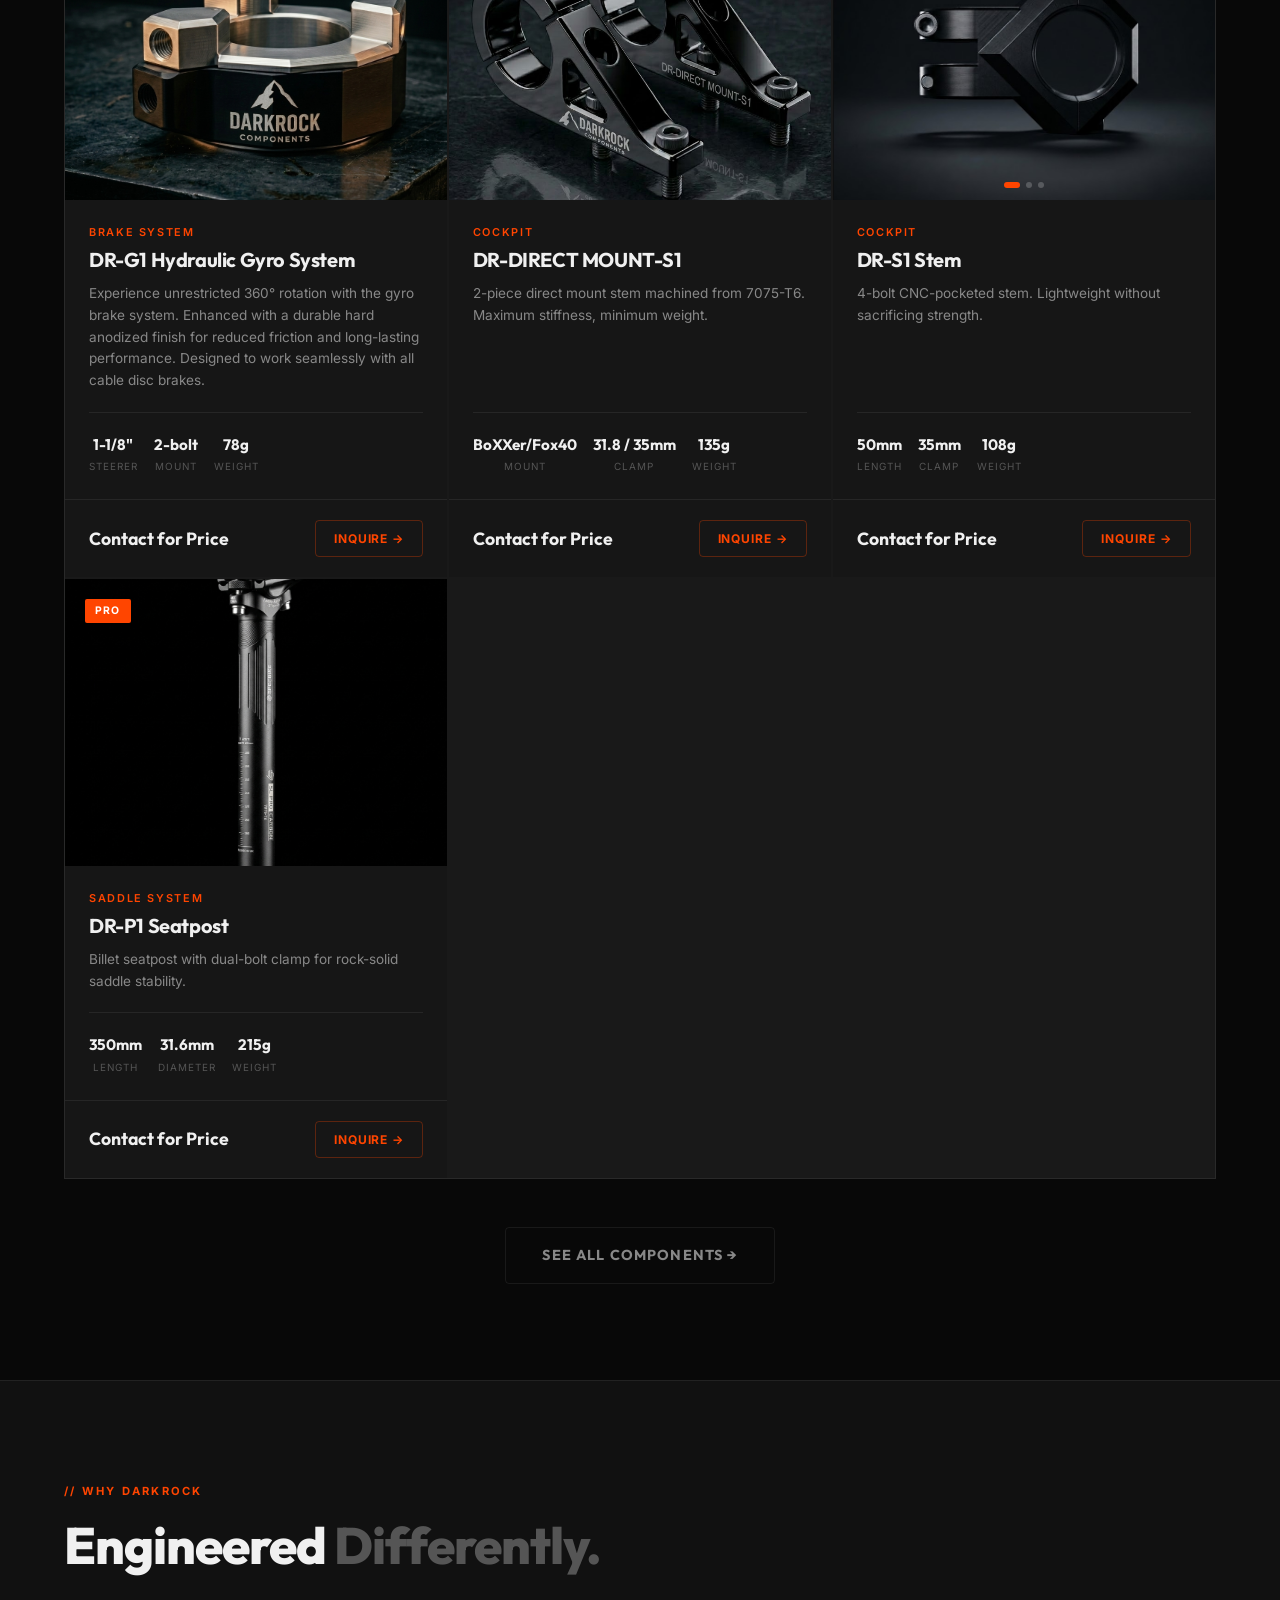
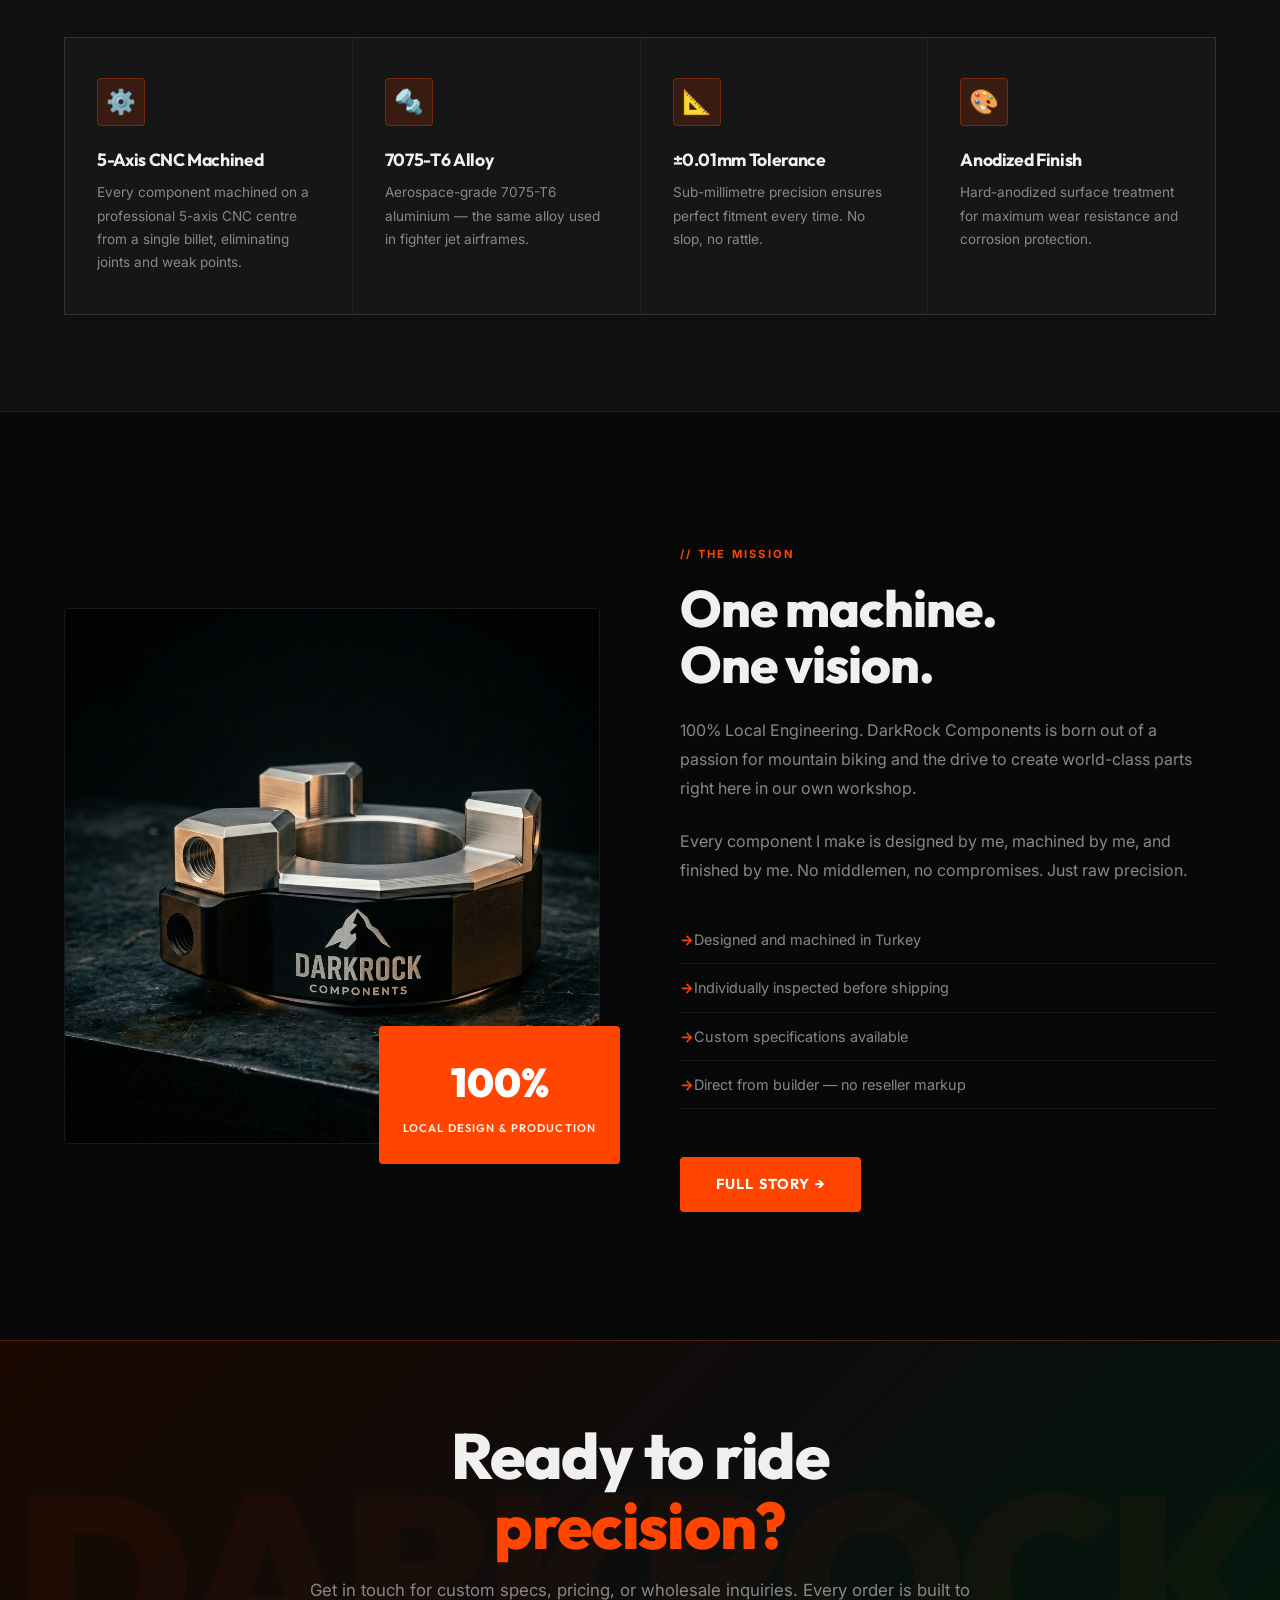
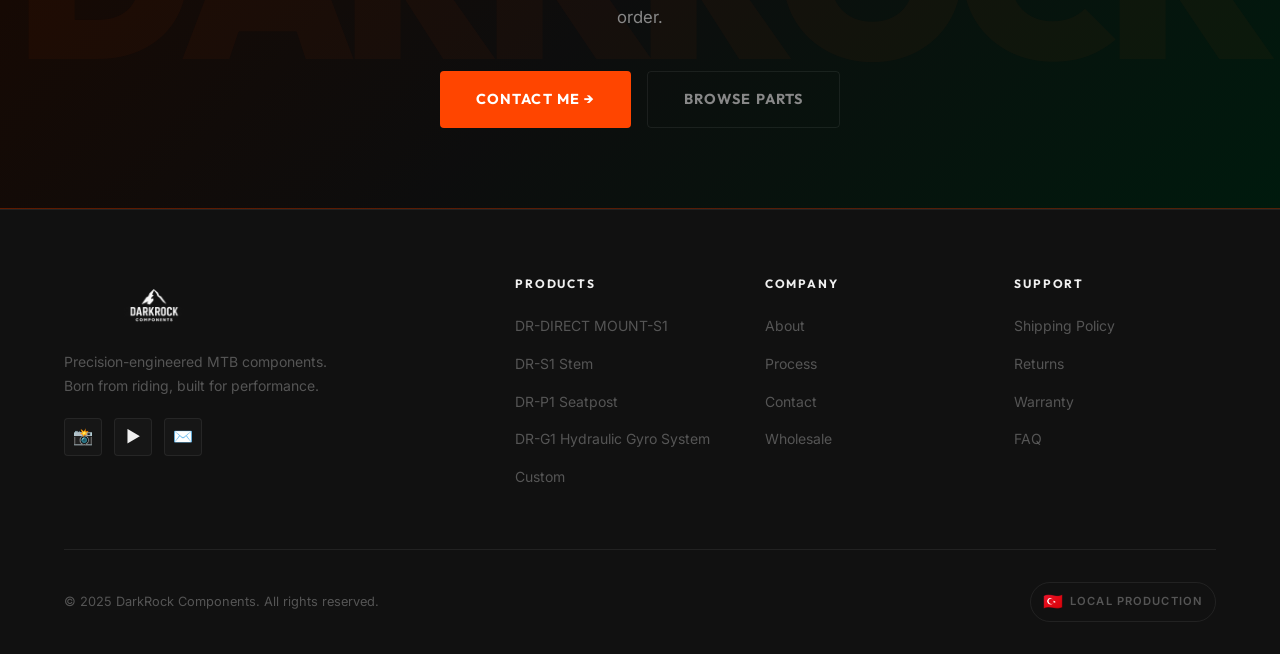
==== commit d65b05d0: "direct mount updaete" ====
--- a/index.html
+++ b/index.html
@@ -1,390 +1,418 @@
-<!DOCTYPE html>
-<html lang="en">
-
-<head>
-  <meta charset="UTF-8">
-  <meta name="viewport" content="width=device-width, initial-scale=1.0">
-  <title>DarkRock Components — Precision CNC MTB Parts</title>
-  <meta name="description"
-    content="DarkRock Components crafts ultra-precision CNC machined mountain bike parts from 7075-T6 aluminum. Handlebars, stems, seatposts, gyro systems — engineered for riders who demand more.">
-  <link rel="icon"
-    href="data:image/svg+xml,<svg xmlns='http://www.w3.org/2000/svg' viewBox='0 0 100 100'><text y='.9em' font-size='90'>⚙</text></svg>">
-  <link rel="stylesheet" href="css/styles.css">
-</head>
-
-<body>
-  <svg style="position: absolute; width: 0; height: 0;" aria-hidden="true" focusable="false">
-    <filter id="remove-black-filter">
-      <feColorMatrix type="matrix" values="1 0 0 0 0  0 1 0 0 0  0 0 1 0 0  1 1 1 0 0" />
-    </filter>
-  </svg>
-
-  <!-- NAV -->
-  <nav class="nav" id="nav">
-    <div class="nav-inner">
-      <a href="index.html" class="nav-logo">
-        <img src="images/mountain_icon_v2.png" class="nav-logo-icon-img" alt="Logo">
-        <div class="nav-logo-text-part">
-          <div class="nav-logo-name">DARK<span>ROCK</span></div>
-          <div class="nav-logo-sub">COMPONENTS</div>
-        </div>
-      </a>
-      <ul class="nav-links">
-        <li><a href="index.html" class="active" data-i18n="nav-home">Home</a></li>
-        <li><a href="products.html" data-i18n="nav-products">Products</a></li>
-        <li><a href="about.html" data-i18n="nav-about">About</a></li>
-        <li><a href="contact.html" data-i18n="nav-contact">Contact</a></li>
-      </ul>
-      <div class="nav-right">
-        <div class="nav-actions">
-          <div class="lang-switcher">
-            <button id="lang-switcher-btn" class="lang-switcher-btn"><span>EN</span></button>
-          </div>
-          <a href="contact.html" class="nav-cta" data-i18n="nav-cta">Get a Quote →</a>
-        </div>
-        <button class="nav-hamburger" id="hamburger" aria-label="Menu">
-          <span></span><span></span><span></span>
-        </button>
-      </div>
-    </div>
-  </nav>
-
-  <!-- MOBILE MENU -->
-  <div class="mobile-menu" id="mobileMenu">
-    <button class="mobile-menu-close" id="mobileClose">✕</button>
-    <a href="index.html" data-i18n="nav-home">Home</a>
-    <a href="products.html" data-i18n="nav-products">Products</a>
-    <a href="about.html" data-i18n="nav-about">About</a>
-    <a href="contact.html" data-i18n="nav-contact">Contact</a>
-    <a href="contact.html" style="color:var(--accent)" data-i18n="nav-cta">Get a Quote →</a>
-  </div>
-
-  <!-- HERO -->
-  <section class="hero">
-    <div class="hero-bg"></div>
-    <div class="hero-content">
-      <div class="hero-tag" data-i18n="hero-tag">CNC Precision · 7075-T6 Aluminum · Made in Turkey</div>
-      <h1 class="hero-title">
-        <span class="line" data-i18n="hero-title-machined">Machined</span>
-        <span class="line accent" data-i18n="hero-title-beyond">Beyond</span>
-        <span class="line outline" data-i18n="hero-title-limits">Limits.</span>
-      </h1>
-      <p class="hero-sub" data-i18n="hero-sub">Ultra-precision MTB components, hand-finished from aerospace-grade
-        aluminum. Every gram engineered. Every surface machined to tolerance.</p>
-      <div class="hero-actions">
-        <a href="products.html" class="btn-primary" data-i18n="hero-btn-view">View Components ↗</a>
-        <a href="about.html" class="btn-ghost" data-i18n="hero-btn-process">Our Process</a>
-      </div>
-      <div class="hero-stats">
-        <div class="hero-stat">
-          <div class="hero-stat-num">±0<span>.01</span></div>
-          <div class="hero-stat-label" data-i18n="stat-tolerance">mm Tolerance</div>
-        </div>
-        <div class="hero-stat">
-          <div class="hero-stat-num">7075<span>-T6</span></div>
-          <div class="hero-stat-label" data-i18n="stat-alloy">Alloy Grade</div>
-        </div>
-        <div class="hero-stat">
-          <div class="hero-stat-num">100<span>%</span></div>
-          <div class="hero-stat-label" data-i18n="stat-cnc">CNC Machined</div>
-        </div>
-        <div class="hero-stat">
-          <div class="hero-stat-num">0<span>g</span></div>
-          <div class="hero-stat-label" data-i18n="stat-wasted">Wasted</div>
-        </div>
-      </div>
-    </div>
-  </section>
-
-  <!-- MARQUEE -->
-  <div class="marquee-section">
-    <div class="marquee-track">
-      <span class="marquee-item"><span data-i18n="marquee-1">DarkRock Components</span> <span class="dot"></span></span>
-      <span class="marquee-item"><span data-i18n="marquee-2">CNC Precision Machining</span> <span
-          class="dot"></span></span>
-      <span class="marquee-item"><span data-i18n="marquee-3">7075-T6 Aerospace Aluminum</span> <span
-          class="dot"></span></span>
-      <span class="marquee-item"><span data-i18n="marquee-4">Made in Turkey</span> <span class="dot"></span></span>
-      <span class="marquee-item"><span data-i18n="marquee-5">MTB Performance Parts</span> <span
-          class="dot"></span></span>
-      <span class="marquee-item"><span data-i18n="marquee-6">±0.01mm Tolerance</span> <span class="dot"></span></span>
-      <span class="marquee-item"><span data-i18n="marquee-1">DarkRock Components</span> <span class="dot"></span></span>
-      <span class="marquee-item"><span data-i18n="marquee-2">CNC Precision Machining</span> <span
-          class="dot"></span></span>
-      <span class="marquee-item"><span data-i18n="marquee-3">7075-T6 Aerospace Aluminum</span> <span
-          class="dot"></span></span>
-      <span class="marquee-item"><span data-i18n="marquee-4">Made in Turkey</span> <span class="dot"></span></span>
-      <span class="marquee-item"><span data-i18n="marquee-5">MTB Performance Parts</span> <span
-          class="dot"></span></span>
-      <span class="marquee-item"><span data-i18n="marquee-6">±0.01mm Tolerance</span> <span class="dot"></span></span>
-    </div>
-  </div>
-
-  <!-- FEATURED PRODUCTS -->
-  <section class="section">
-    <div class="section-inner">
-      <div class="section-header reveal">
-        <span class="section-eyebrow" data-i18n="section-featured-eyebrow">// Featured Components</span>
-        <h2 class="section-title"><span data-i18n="section-featured-title">Built for the </span><span class="dim"
-            data-i18n="section-featured-title-dim">Relentless.</span></h2>
-        <p class="section-sub" data-i18n="section-featured-sub">Each part machined from a single billet of
-          aircraft-grade aluminum — zero compromises.</p>
-      </div>
-      <div class="products-grid">
-        <!-- GYRO -->
-        <article class="product-card reveal">
-          <span class="product-card-tag new" data-i18n="product-tag-new">New</span>
-          <div class="product-img-wrap">
-            <img src="images/product_gyro.png" alt="DR-G1 Hydraulic Gyro System" loading="lazy">
-          </div>
-          <div class="product-card-body">
-            <span class="product-category" data-i18n="product-category-brake">Brake System</span>
-            <h3 class="product-name" data-i18n="product-gyro-name">DR-G1 Hydraulic Gyro System</h3>
-            <p class="product-desc" data-i18n="product-gyro-desc">Experience unrestricted 360° rotation with the gyro brake system. Enhanced with a durable hard anodized finish for reduced friction and long-lasting performance. Designed to work seamlessly with all cable disc brakes.</p>
-            <div class="product-specs">
-              <div class="product-spec">
-                <div class="product-spec-val">1-1/8"</div>
-                <div class="product-spec-key" data-i18n="spec-steerer">Steerer</div>
-              </div>
-              <div class="product-spec">
-                <div class="product-spec-val">2-bolt</div>
-                <div class="product-spec-key" data-i18n="spec-mount">Mount</div>
-              </div>
-              <div class="product-spec">
-                <div class="product-spec-val">78g</div>
-                <div class="product-spec-key" data-i18n="spec-weight">Weight</div>
-              </div>
-            </div>
-          </div>
-          <div class="product-card-foot">
-            <div class="product-price"><span data-i18n="product-price-contact">Contact for Price</span></div>
-            <a href="contact.html?product=dr-g1-hydraulic-gyro" class="product-btn" data-i18n="product-inquire">Inquire
-              →</a>
-          </div>
-        </article>
-        <!-- DR-DIRECT MOUNT-S1 -->
-        <article class="product-card reveal">
-          <span class="product-card-tag new" data-i18n="product-tag-new">New</span>
-          <div class="product-img-wrap" style="overflow: hidden;">
-            <img src="images/product_direct_mount_s1.png" alt="DR-DIRECT MOUNT-S1" loading="lazy"
-              style="transform: scale(1.05) translateY(-2%);">
-          </div>
-          <div class="product-card-body">
-            <span class="product-category" data-i18n="product-category-cockpit">Cockpit</span>
-            <h3 class="product-name" data-i18n="product-handlebar-name">DR-DIRECT MOUNT-S1</h3>
-            <p class="product-desc" data-i18n="product-handlebar-desc">2-piece direct mount stem machined from 7075-T6. Maximum stiffness, minimum weight.</p>
-            <div class="product-specs">
-              <div class="product-spec">
-                <div class="product-spec-val">BoXXer/Fox40</div>
-                <div class="product-spec-key" data-i18n="spec-mount">Mount</div>
-              </div>
-              <div class="product-spec">
-                <div class="product-spec-val">31.8 / 35mm</div>
-                <div class="product-spec-key" data-i18n="spec-clamp">Clamp</div>
-              </div>
-              <div class="product-spec">
-                <div class="product-spec-val">135g</div>
-                <div class="product-spec-key" data-i18n="spec-weight">Weight</div>
-              </div>
-            </div>
-          </div>
-          <div class="product-card-foot">
-            <div class="product-price"><span data-i18n="product-price-contact">Contact for Price</span></div>
-            <a href="contact.html?product=dr-direct-mount-s1" class="product-btn" data-i18n="product-inquire">Inquire
-              →</a>
-          </div>
-        </article>
-
-        <!-- STEM -->
-        <article class="product-card reveal">
-          <div class="product-img-wrap logo-hide product-slider">
-            <div class="slider-track">
-              <img src="images/product_stem_1.png" alt="DR-S1 Stem" loading="lazy">
-              <img src="images/product_stem_2.png" alt="DR-S1 Stem" loading="lazy">
-              <img src="images/product_stem_3.png" alt="DR-S1 Stem" loading="lazy">
-            </div>
-            <div class="slider-dots">
-              <div class="slider-dot active"></div>
-              <div class="slider-dot"></div>
-              <div class="slider-dot"></div>
-            </div>
-          </div>
-          <div class="product-card-body">
-            <span class="product-category" data-i18n="product-category-cockpit">Cockpit</span>
-            <h3 class="product-name" data-i18n="product-stem-name">DR-S1 Stem</h3>
-            <p class="product-desc" data-i18n="product-stem-desc">4-bolt CNC-pocketed stem. Lightweight without sacrificing strength.</p>
-            <div class="product-specs">
-              <div class="product-spec">
-                <div class="product-spec-val">50mm</div>
-                <div class="product-spec-key" data-i18n="spec-length">Length</div>
-              </div>
-              <div class="product-spec">
-                <div class="product-spec-val">35mm</div>
-                <div class="product-spec-key" data-i18n="spec-clamp">Clamp</div>
-              </div>
-              <div class="product-spec">
-                <div class="product-spec-val">108g</div>
-                <div class="product-spec-key" data-i18n="spec-weight">Weight</div>
-              </div>
-            </div>
-          </div>
-          <div class="product-card-foot">
-            <div class="product-price"><span data-i18n="product-price-contact">Contact for Price</span></div>
-            <a href="contact.html?product=dr-s1-stem" class="product-btn" data-i18n="product-inquire">Inquire →</a>
-          </div>
-        </article>
-
-        <!-- SEATPOST -->
-        <article class="product-card reveal">
-          <span class="product-card-tag">Pro</span>
-          <div class="product-img-wrap">
-            <img src="images/product_seatpost.png" alt="DR-P1 Seatpost" loading="lazy">
-          </div>
-          <div class="product-card-body">
-            <span class="product-category" data-i18n="product-category-saddle">Saddle System</span>
-            <h3 class="product-name" data-i18n="product-seatpost-name">DR-P1 Seatpost</h3>
-            <p class="product-desc" data-i18n="product-seatpost-desc">Billet seatpost with dual-bolt clamp for rock-solid saddle stability.</p>
-            <div class="product-specs">
-              <div class="product-spec"><div class="product-spec-val">350mm</div><div class="product-spec-key" data-i18n="spec-length">Length</div></div>
-              <div class="product-spec"><div class="product-spec-val">31.6mm</div><div class="product-spec-key" data-i18n="spec-diameter">Diameter</div></div>
-              <div class="product-spec"><div class="product-spec-val">215g</div><div class="product-spec-key" data-i18n="spec-weight">Weight</div></div>
-            </div>
-          </div>
-          <div class="product-card-foot">
-            <div class="product-price"><span data-i18n="product-price-contact">Contact for Price</span></div>
-            <a href="contact.html?product=dr-p1-seatpost" class="product-btn" data-i18n="product-inquire">Inquire →</a>
-          </div>
-        </article>
-
-      </div>
-      <div style="text-align:center; margin-top:3rem;">
-        <a href="products.html" class="btn-ghost reveal" data-i18n="btn-see-all">See All Components →</a>
-      </div>
-    </div>
-  </section>
-
-  <!-- FEATURES -->
-  <section class="section" style="background:var(--bg-secondary); border-top:1px solid var(--border); border-bottom:1px solid var(--border);">
-    <div class="section-inner">
-      <div class="section-header reveal">
-        <span class="section-eyebrow" data-i18n="feature-section-eyebrow">// Why DarkRock</span>
-        <h2 class="section-title"><span data-i18n="feature-section-title">Engineered </span><span class="dim" data-i18n="feature-section-title-dim">Differently.</span></h2>
-      </div>
-      <div class="features-grid">
-        <div class="feature-card reveal">
-          <div class="feature-icon">⚙️</div>
-          <h3 class="feature-title" data-i18n="feature-cnc-title">5-Axis CNC Machined</h3>
-          <p class="feature-desc" data-i18n="feature-cnc-desc">Every component machined on a professional 5-axis CNC centre from a single billet, eliminating joints and weak points.</p>
-        </div>
-        <div class="feature-card reveal">
-          <div class="feature-icon">🔩</div>
-          <h3 class="feature-title" data-i18n="feature-alloy-title">7075-T6 Alloy</h3>
-          <p class="feature-desc" data-i18n="feature-alloy-desc">Aerospace-grade 7075-T6 aluminium — the same alloy used in fighter jet airframes. Strongest available for its weight.</p>
-        </div>
-        <div class="feature-card reveal">
-          <div class="feature-icon">📐</div>
-          <h3 class="feature-title" data-i18n="feature-tolerance-title">±0.01mm Tolerance</h3>
-          <p class="feature-desc" data-i18n="feature-tolerance-desc">Sub-millimetre precision ensures perfect fitment every time. No slop, no rattle, no guesswork.</p>
-        </div>
-        <div class="feature-card reveal">
-          <div class="feature-icon">🎨</div>
-          <h3 class="feature-title" data-i18n="feature-anodized-title">Anodized Finish</h3>
-          <p class="feature-desc" data-i18n="feature-anodized-desc">Hard-anodized surface treatment for maximum wear resistance and corrosion protection. Available in multiple colours.</p>
-        </div>
-      </div>
-    </div>
-  </section>
-
-  <!-- ABOUT SNIPPET -->
-  <section class="section">
-    <div class="section-inner">
-      <div class="about-grid">
-        <div class="about-img-wrap reveal">
-          <img src="images/product_gyro.png" alt="DR-G1 Gyro System" style="border:1px solid var(--border);">
-          <div class="about-img-badge">
-            <span class="about-badge-num" data-i18n="badge-num">100%</span>
-            <span class="about-badge-label" data-i18n="badge-label">Local Design & Production</span>
-          </div>
-        </div>
-        <div class="about-content reveal">
-          <span class="section-eyebrow" data-i18n="about-eyebrow">// The Builder</span>
-          <h2 class="section-title" style="margin-bottom:1.5rem;" data-i18n="about-title">One machine.<br>One vision.</h2>
-          <p data-i18n="about-p1">100% Local Engineering. DarkRock Components is born out of a passion for mountain biking and the drive to create world-class parts right here in our own workshop.</p>
-          <p data-i18n="about-p2">Every component I make is designed by me, machined by me, and finished by me. No middlemen, no compromises. Just raw precision.</p>
-          <ul class="about-list">
-            <li data-i18n="about-list-1">Designed and machined in Turkey</li>
-            <li data-i18n="about-list-2">Individually inspected before shipping</li>
-            <li data-i18n="about-list-3">Custom specifications available</li>
-            <li data-i18n="about-list-4">Direct from builder — no reseller markup</li>
-          </ul>
-          <a href="about.html" class="btn-primary" style="display:inline-flex; margin-top:1rem;" data-i18n="about-btn">Full Story →</a>
-        </div>
-      </div>
-    </div>
-  </section>
-
-  <!-- CTA BANNER -->
-  <div class="cta-banner">
-    <div class="cta-banner-inner">
-      <h2 class="reveal" data-i18n="cta-title">Ready to ride<br><span style="color:var(--accent)">precision?</span></h2>
-      <p class="reveal" data-i18n="cta-sub">Get in touch for custom specs, pricing, or wholesale inquiries. Every order is built to order.</p>
-      <div class="reveal" style="display:flex; gap:1rem; justify-content:center; flex-wrap:wrap;">
-        <a href="contact.html" class="btn-primary" data-i18n="cta-btn-contact">Contact Me →</a>
-        <a href="products.html" class="btn-ghost" data-i18n="cta-btn-browse">Browse Parts</a>
-      </div>
-    </div>
-  </div>
-
-  <!-- FOOTER -->
-  <footer class="footer">
-    <div class="footer-inner">
-      <div class="footer-grid">
-        <div class="footer-brand">
-          <a href="index.html" class="nav-logo" style="margin-bottom:0.5rem;"><div class="nav-logo-img-wrapper"></div></a>
-          <p data-i18n="footer-desc">Precision-engineered MTB components. Born from riding, built for performance.</p>
-          <div class="footer-socials">
-            <a href="#" class="footer-social" title="Instagram">📸</a>
-            <a href="#" class="footer-social" title="YouTube">▶️</a>
-            <a href="#" class="footer-social" title="Email">✉️</a>
-          </div>
-        </div>
-        <div>
-          <div class="footer-col-title" data-i18n="footer-col-components">Components</div>
-          <ul class="footer-links">
-            <li><a href="products.html#directmount" data-i18n="product-handlebar-name">DR-DIRECT MOUNT-S1</a></li>
-            <li><a href="products.html#stems" data-i18n="product-stem-name">DR-S1 Stem</a></li>
-            <li><a href="products.html#seatposts" data-i18n="product-seatpost-name">DR-P1 Seatpost</a></li>
-            <li><a href="products.html#gyro" data-i18n="product-gyro-name">DR-G1 Gyro System</a></li>
-            <li><a href="products.html#custom" data-i18n="filter-custom">Custom Parts</a></li>
-          </ul>
-        </div>
-        <div>
-          <div class="footer-col-title" data-i18n="footer-col-company">Company</div>
-          <ul class="footer-links">
-            <li><a href="about.html" data-i18n="nav-about">About</a></li>
-            <li><a href="about.html#process">Process</a></li>
-            <li><a href="contact.html" data-i18n="nav-contact">Contact</a></li>
-            <li><a href="contact.html#wholesale">Wholesale</a></li>
-          </ul>
-        </div>
-        <div>
-          <div class="footer-col-title" data-i18n="footer-col-info">Info</div>
-          <ul class="footer-links">
-            <li><a href="#">Shipping Policy</a></li>
-            <li><a href="#">Returns</a></li>
-            <li><a href="#">Warranty</a></li>
-            <li><a href="#">FAQ</a></li>
-          </ul>
-        </div>
-      </div>
-      <div class="footer-bottom">
-        <p>© 2025 DarkRock Components. <span data-i18n="footer-rights">All rights reserved.</span></p>
-        <div class="footer-badge" data-i18n="footer-made-in">Made in Turkey</div>
-      </div>
-    </div>
-  </footer>
-
-  <script src="js/i18n.js"></script>
-  <script src="js/main.js"></script>
-</body>
-</html>+<!DOCTYPE html>
+<html lang="en">
+
+<head>
+  <meta charset="UTF-8">
+  <meta name="viewport" content="width=device-width, initial-scale=1.0">
+  <title>DarkRock Components — Precision CNC MTB Parts</title>
+  <meta name="description"
+    content="DarkRock Components crafts ultra-precision CNC machined mountain bike parts from 7075-T6 aluminum. Handlebars, stems, seatposts, gyro systems — engineered for riders who demand more.">
+  <link rel="icon"
+    href="data:image/svg+xml,<svg xmlns='http://www.w3.org/2000/svg' viewBox='0 0 100 100'><text y='.9em' font-size='90'>⚙</text></svg>">
+  <link rel="stylesheet" href="css/styles.css">
+</head>
+
+<body>
+  <svg style="position: absolute; width: 0; height: 0;" aria-hidden="true" focusable="false">
+    <filter id="remove-black-filter">
+      <feColorMatrix type="matrix" values="1 0 0 0 0  0 1 0 0 0  0 0 1 0 0  1 1 1 0 0" />
+    </filter>
+  </svg>
+
+  <!-- NAV -->
+  <nav class="nav" id="nav">
+    <div class="nav-inner">
+      <a href="index.html" class="nav-logo">
+        <img src="images/mountain_icon_v2.png" class="nav-logo-icon-img" alt="Logo">
+        <div class="nav-logo-text-part">
+          <div class="nav-logo-name">DARK<span>ROCK</span></div>
+          <div class="nav-logo-sub">COMPONENTS</div>
+        </div>
+      </a>
+      <ul class="nav-links">
+        <li><a href="index.html" class="active" data-i18n="nav-home">Home</a></li>
+        <li><a href="products.html" data-i18n="nav-products">Products</a></li>
+        <li><a href="about.html" data-i18n="nav-about">About</a></li>
+        <li><a href="contact.html" data-i18n="nav-contact">Contact</a></li>
+      </ul>
+      <div class="nav-right">
+        <div class="nav-actions">
+          <div class="lang-switcher">
+            <button id="lang-switcher-btn" class="lang-switcher-btn"><span>EN</span></button>
+          </div>
+          <a href="contact.html" class="nav-cta" data-i18n="nav-cta">Get a Quote →</a>
+        </div>
+        <button class="nav-hamburger" id="hamburger" aria-label="Menu">
+          <span></span><span></span><span></span>
+        </button>
+      </div>
+    </div>
+  </nav>
+
+  <!-- MOBILE MENU -->
+  <div class="mobile-menu" id="mobileMenu">
+    <button class="mobile-menu-close" id="mobileClose">✕</button>
+    <a href="index.html" data-i18n="nav-home">Home</a>
+    <a href="products.html" data-i18n="nav-products">Products</a>
+    <a href="about.html" data-i18n="nav-about">About</a>
+    <a href="contact.html" data-i18n="nav-contact">Contact</a>
+    <a href="contact.html" style="color:var(--accent)" data-i18n="nav-cta">Get a Quote →</a>
+  </div>
+
+  <!-- HERO -->
+  <section class="hero">
+    <div class="hero-bg"></div>
+    <div class="hero-content">
+      <div class="hero-tag" data-i18n="hero-tag">CNC Precision · 7075-T6 Aluminum · Made in Turkey</div>
+      <h1 class="hero-title">
+        <span class="line" data-i18n="hero-title-machined">Machined</span>
+        <span class="line accent" data-i18n="hero-title-beyond">Beyond</span>
+        <span class="line outline" data-i18n="hero-title-limits">Limits.</span>
+      </h1>
+      <p class="hero-sub" data-i18n="hero-sub">Ultra-precision MTB components, hand-finished from aerospace-grade
+        aluminum. Every gram engineered. Every surface machined to tolerance.</p>
+      <div class="hero-actions">
+        <a href="products.html" class="btn-primary" data-i18n="hero-btn-view">View Components ↗</a>
+        <a href="about.html" class="btn-ghost" data-i18n="hero-btn-process">Our Process</a>
+      </div>
+      <div class="hero-stats">
+        <div class="hero-stat">
+          <div class="hero-stat-num">±0<span>.01</span></div>
+          <div class="hero-stat-label" data-i18n="stat-tolerance">mm Tolerance</div>
+        </div>
+        <div class="hero-stat">
+          <div class="hero-stat-num">7075<span>-T6</span></div>
+          <div class="hero-stat-label" data-i18n="stat-alloy">Alloy Grade</div>
+        </div>
+        <div class="hero-stat">
+          <div class="hero-stat-num">100<span>%</span></div>
+          <div class="hero-stat-label" data-i18n="stat-cnc">CNC Machined</div>
+        </div>
+        <div class="hero-stat">
+          <div class="hero-stat-num">0<span>g</span></div>
+          <div class="hero-stat-label" data-i18n="stat-wasted">Wasted</div>
+        </div>
+      </div>
+    </div>
+  </section>
+
+  <!-- MARQUEE -->
+  <div class="marquee-section">
+    <div class="marquee-track">
+      <span class="marquee-item"><span data-i18n="marquee-1">DarkRock Components</span> <span class="dot"></span></span>
+      <span class="marquee-item"><span data-i18n="marquee-2">CNC Precision Machining</span> <span
+          class="dot"></span></span>
+      <span class="marquee-item"><span data-i18n="marquee-3">7075-T6 Aerospace Aluminum</span> <span
+          class="dot"></span></span>
+      <span class="marquee-item"><span data-i18n="marquee-4">Made in Turkey</span> <span class="dot"></span></span>
+      <span class="marquee-item"><span data-i18n="marquee-5">MTB Performance Parts</span> <span
+          class="dot"></span></span>
+      <span class="marquee-item"><span data-i18n="marquee-6">±0.01mm Tolerance</span> <span class="dot"></span></span>
+      <span class="marquee-item"><span data-i18n="marquee-1">DarkRock Components</span> <span class="dot"></span></span>
+      <span class="marquee-item"><span data-i18n="marquee-2">CNC Precision Machining</span> <span
+          class="dot"></span></span>
+      <span class="marquee-item"><span data-i18n="marquee-3">7075-T6 Aerospace Aluminum</span> <span
+          class="dot"></span></span>
+      <span class="marquee-item"><span data-i18n="marquee-4">Made in Turkey</span> <span class="dot"></span></span>
+      <span class="marquee-item"><span data-i18n="marquee-5">MTB Performance Parts</span> <span
+          class="dot"></span></span>
+      <span class="marquee-item"><span data-i18n="marquee-6">±0.01mm Tolerance</span> <span class="dot"></span></span>
+    </div>
+  </div>
+
+  <!-- FEATURED PRODUCTS -->
+  <section class="section">
+    <div class="section-inner">
+      <div class="section-header reveal">
+        <span class="section-eyebrow" data-i18n="section-featured-eyebrow">// Featured Components</span>
+        <h2 class="section-title"><span data-i18n="section-featured-title">Built for the </span><span class="dim"
+            data-i18n="section-featured-title-dim">Relentless.</span></h2>
+        <p class="section-sub" data-i18n="section-featured-sub">Each part machined from a single billet of
+          aircraft-grade aluminum — zero compromises.</p>
+      </div>
+      <div class="products-grid">
+        <!-- GYRO -->
+        <article class="product-card reveal">
+          <span class="product-card-tag new" data-i18n="product-tag-new">New</span>
+          <div class="product-img-wrap">
+            <img src="images/product_gyro.png" alt="DR-G1 Hydraulic Gyro System" loading="lazy">
+          </div>
+          <div class="product-card-body">
+            <span class="product-category" data-i18n="product-category-brake">Brake System</span>
+            <h3 class="product-name" data-i18n="product-gyro-name">DR-G1 Hydraulic Gyro System</h3>
+            <p class="product-desc" data-i18n="product-gyro-desc">Experience unrestricted 360° rotation with the gyro
+              brake system. Enhanced with a durable hard anodized finish for reduced friction and long-lasting
+              performance. Designed to work seamlessly with all cable disc brakes.</p>
+            <div class="product-specs">
+              <div class="product-spec">
+                <div class="product-spec-val">1-1/8"</div>
+                <div class="product-spec-key" data-i18n="spec-steerer">Steerer</div>
+              </div>
+              <div class="product-spec">
+                <div class="product-spec-val">2-bolt</div>
+                <div class="product-spec-key" data-i18n="spec-mount">Mount</div>
+              </div>
+              <div class="product-spec">
+                <div class="product-spec-val">78g</div>
+                <div class="product-spec-key" data-i18n="spec-weight">Weight</div>
+              </div>
+            </div>
+          </div>
+          <div class="product-card-foot">
+            <div class="product-price"><span data-i18n="product-price-contact">Contact for Price</span></div>
+            <a href="contact.html?product=dr-g1-hydraulic-gyro" class="product-btn" data-i18n="product-inquire">Inquire
+              →</a>
+          </div>
+        </article>
+        <!-- DR-DIRECT MOUNT-S1 -->
+        <article class="product-card reveal">
+          <span class="product-card-tag new" data-i18n="product-tag-new">New</span>
+          <div class="product-img-wrap" style="overflow: hidden;">
+            <img src="images/product_direct_mount_s1.png" alt="DR-DIRECT MOUNT-S1" loading="lazy"
+              style="transform: scale(1.05) translateY(-2%);">
+          </div>
+          <div class="product-card-body">
+            <span class="product-category" data-i18n="product-category-cockpit">Cockpit</span>
+            <h3 class="product-name" data-i18n="product-handlebar-name">DR-DIRECT MOUNT-S1</h3>
+            <p class="product-desc" data-i18n="product-handlebar-desc">2-piece direct mount stem machined from 7075-T6.
+              Maximum stiffness, minimum weight.</p>
+            <div class="product-specs">
+              <div class="product-spec">
+                <div class="product-spec-val">BoXXer/Fox40</div>
+                <div class="product-spec-key" data-i18n="spec-mount">Mount</div>
+              </div>
+              <div class="product-spec">
+                <div class="product-spec-val">31.8 / 35mm</div>
+                <div class="product-spec-key" data-i18n="spec-clamp">Clamp</div>
+              </div>
+              <div class="product-spec">
+                <div class="product-spec-val">135g</div>
+                <div class="product-spec-key" data-i18n="spec-weight">Weight</div>
+              </div>
+            </div>
+          </div>
+          <div class="product-card-foot">
+            <div class="product-price"><span data-i18n="product-price-contact">Contact for Price</span></div>
+            <a href="contact.html?product=dr-direct-mount-s1" class="product-btn" data-i18n="product-inquire">Inquire
+              →</a>
+          </div>
+        </article>
+
+        <!-- STEM -->
+        <article class="product-card reveal">
+          <div class="product-img-wrap logo-hide product-slider">
+            <div class="slider-track">
+              <img src="images/product_stem_2.png" alt="DR-S1 Stem" loading="lazy">
+              <img src="images/product_stem_1.png" alt="DR-S1 Stem" loading="lazy">
+              <img src="images/product_stem_3.png" alt="DR-S1 Stem" loading="lazy">
+            </div>
+            <div class="slider-dots">
+              <div class="slider-dot active"></div>
+              <div class="slider-dot"></div>
+              <div class="slider-dot"></div>
+            </div>
+          </div>
+          <div class="product-card-body">
+            <span class="product-category" data-i18n="product-category-cockpit">Cockpit</span>
+            <h3 class="product-name" data-i18n="product-stem-name">DR-S1 Stem</h3>
+            <p class="product-desc" data-i18n="product-stem-desc">4-bolt CNC-pocketed stem. Lightweight without
+              sacrificing strength.</p>
+            <div class="product-specs">
+              <div class="product-spec">
+                <div class="product-spec-val">50mm</div>
+                <div class="product-spec-key" data-i18n="spec-length">Length</div>
+              </div>
+              <div class="product-spec">
+                <div class="product-spec-val">35mm</div>
+                <div class="product-spec-key" data-i18n="spec-clamp">Clamp</div>
+              </div>
+              <div class="product-spec">
+                <div class="product-spec-val">108g</div>
+                <div class="product-spec-key" data-i18n="spec-weight">Weight</div>
+              </div>
+            </div>
+          </div>
+          <div class="product-card-foot">
+            <div class="product-price"><span data-i18n="product-price-contact">Contact for Price</span></div>
+            <a href="contact.html?product=dr-s1-stem" class="product-btn" data-i18n="product-inquire">Inquire →</a>
+          </div>
+        </article>
+
+        <!-- SEATPOST -->
+        <article class="product-card reveal">
+          <span class="product-card-tag">Pro</span>
+          <div class="product-img-wrap">
+            <img src="images/product_seatpost.png" alt="DR-P1 Seatpost" loading="lazy">
+          </div>
+          <div class="product-card-body">
+            <span class="product-category" data-i18n="product-category-saddle">Saddle System</span>
+            <h3 class="product-name" data-i18n="product-seatpost-name">DR-P1 Seatpost</h3>
+            <p class="product-desc" data-i18n="product-seatpost-desc">Billet seatpost with dual-bolt clamp for
+              rock-solid saddle stability.</p>
+            <div class="product-specs">
+              <div class="product-spec">
+                <div class="product-spec-val">350mm</div>
+                <div class="product-spec-key" data-i18n="spec-length">Length</div>
+              </div>
+              <div class="product-spec">
+                <div class="product-spec-val">31.6mm</div>
+                <div class="product-spec-key" data-i18n="spec-diameter">Diameter</div>
+              </div>
+              <div class="product-spec">
+                <div class="product-spec-val">215g</div>
+                <div class="product-spec-key" data-i18n="spec-weight">Weight</div>
+              </div>
+            </div>
+          </div>
+          <div class="product-card-foot">
+            <div class="product-price"><span data-i18n="product-price-contact">Contact for Price</span></div>
+            <a href="contact.html?product=dr-p1-seatpost" class="product-btn" data-i18n="product-inquire">Inquire →</a>
+          </div>
+        </article>
+
+      </div>
+      <div style="text-align:center; margin-top:3rem;">
+        <a href="products.html" class="btn-ghost reveal" data-i18n="btn-see-all">See All Components →</a>
+      </div>
+    </div>
+  </section>
+
+  <!-- FEATURES -->
+  <section class="section"
+    style="background:var(--bg-secondary); border-top:1px solid var(--border); border-bottom:1px solid var(--border);">
+    <div class="section-inner">
+      <div class="section-header reveal">
+        <span class="section-eyebrow" data-i18n="feature-section-eyebrow">// Why DarkRock</span>
+        <h2 class="section-title"><span data-i18n="feature-section-title">Engineered </span><span class="dim"
+            data-i18n="feature-section-title-dim">Differently.</span></h2>
+      </div>
+      <div class="features-grid">
+        <div class="feature-card reveal">
+          <div class="feature-icon">⚙️</div>
+          <h3 class="feature-title" data-i18n="feature-cnc-title">5-Axis CNC Machined</h3>
+          <p class="feature-desc" data-i18n="feature-cnc-desc">Every component machined on a professional 5-axis CNC
+            centre from a single billet, eliminating joints and weak points.</p>
+        </div>
+        <div class="feature-card reveal">
+          <div class="feature-icon">🔩</div>
+          <h3 class="feature-title" data-i18n="feature-alloy-title">7075-T6 Alloy</h3>
+          <p class="feature-desc" data-i18n="feature-alloy-desc">Aerospace-grade 7075-T6 aluminium — the same alloy used
+            in fighter jet airframes. Strongest available for its weight.</p>
+        </div>
+        <div class="feature-card reveal">
+          <div class="feature-icon">📐</div>
+          <h3 class="feature-title" data-i18n="feature-tolerance-title">±0.01mm Tolerance</h3>
+          <p class="feature-desc" data-i18n="feature-tolerance-desc">Sub-millimetre precision ensures perfect fitment
+            every time. No slop, no rattle, no guesswork.</p>
+        </div>
+        <div class="feature-card reveal">
+          <div class="feature-icon">🎨</div>
+          <h3 class="feature-title" data-i18n="feature-anodized-title">Anodized Finish</h3>
+          <p class="feature-desc" data-i18n="feature-anodized-desc">Hard-anodized surface treatment for maximum wear
+            resistance and corrosion protection. Available in multiple colours.</p>
+        </div>
+      </div>
+    </div>
+  </section>
+
+  <!-- ABOUT SNIPPET -->
+  <section class="section">
+    <div class="section-inner">
+      <div class="about-grid">
+        <div class="about-img-wrap reveal">
+          <img src="images/product_gyro.png" alt="DR-G1 Gyro System" style="border:1px solid var(--border);">
+          <div class="about-img-badge">
+            <span class="about-badge-num" data-i18n="badge-num">100%</span>
+            <span class="about-badge-label" data-i18n="badge-label">Local Design & Production</span>
+          </div>
+        </div>
+        <div class="about-content reveal">
+          <span class="section-eyebrow" data-i18n="about-eyebrow">// The Builder</span>
+          <h2 class="section-title" style="margin-bottom:1.5rem;" data-i18n="about-title">One machine.<br>One vision.
+          </h2>
+          <p data-i18n="about-p1">100% Local Engineering. DarkRock Components is born out of a passion for mountain
+            biking and the drive to create world-class parts right here in our own workshop.</p>
+          <p data-i18n="about-p2">Every component I make is designed by me, machined by me, and finished by me. No
+            middlemen, no compromises. Just raw precision.</p>
+          <ul class="about-list">
+            <li data-i18n="about-list-1">Designed and machined in Turkey</li>
+            <li data-i18n="about-list-2">Individually inspected before shipping</li>
+            <li data-i18n="about-list-3">Custom specifications available</li>
+            <li data-i18n="about-list-4">Direct from builder — no reseller markup</li>
+          </ul>
+          <a href="about.html" class="btn-primary" style="display:inline-flex; margin-top:1rem;"
+            data-i18n="about-btn">Full Story →</a>
+        </div>
+      </div>
+    </div>
+  </section>
+
+  <!-- CTA BANNER -->
+  <div class="cta-banner">
+    <div class="cta-banner-inner">
+      <h2 class="reveal" data-i18n="cta-title">Ready to ride<br><span style="color:var(--accent)">precision?</span></h2>
+      <p class="reveal" data-i18n="cta-sub">Get in touch for custom specs, pricing, or wholesale inquiries. Every order
+        is built to order.</p>
+      <div class="reveal" style="display:flex; gap:1rem; justify-content:center; flex-wrap:wrap;">
+        <a href="contact.html" class="btn-primary" data-i18n="cta-btn-contact">Contact Me →</a>
+        <a href="products.html" class="btn-ghost" data-i18n="cta-btn-browse">Browse Parts</a>
+      </div>
+    </div>
+  </div>
+
+  <!-- FOOTER -->
+  <footer class="footer">
+    <div class="footer-inner">
+      <div class="footer-grid">
+        <div class="footer-brand">
+          <a href="index.html" class="nav-logo" style="margin-bottom:0.5rem;">
+            <div class="nav-logo-img-wrapper"></div>
+          </a>
+          <p data-i18n="footer-desc">Precision-engineered MTB components. Born from riding, built for performance.</p>
+          <div class="footer-socials">
+            <a href="#" class="footer-social" title="Instagram">📸</a>
+            <a href="#" class="footer-social" title="YouTube">▶️</a>
+            <a href="#" class="footer-social" title="Email">✉️</a>
+          </div>
+        </div>
+        <div>
+          <div class="footer-col-title" data-i18n="footer-col-components">Components</div>
+          <ul class="footer-links">
+            <li><a href="products.html#directmount" data-i18n="product-handlebar-name">DR-DIRECT MOUNT-S1</a></li>
+            <li><a href="products.html#stems" data-i18n="product-stem-name">DR-S1 Stem</a></li>
+            <li><a href="products.html#seatposts" data-i18n="product-seatpost-name">DR-P1 Seatpost</a></li>
+            <li><a href="products.html#gyro" data-i18n="product-gyro-name">DR-G1 Gyro System</a></li>
+            <li><a href="products.html#custom" data-i18n="filter-custom">Custom Parts</a></li>
+          </ul>
+        </div>
+        <div>
+          <div class="footer-col-title" data-i18n="footer-col-company">Company</div>
+          <ul class="footer-links">
+            <li><a href="about.html" data-i18n="nav-about">About</a></li>
+            <li><a href="about.html#process">Process</a></li>
+            <li><a href="contact.html" data-i18n="nav-contact">Contact</a></li>
+            <li><a href="contact.html#wholesale">Wholesale</a></li>
+          </ul>
+        </div>
+        <div>
+          <div class="footer-col-title" data-i18n="footer-col-info">Info</div>
+          <ul class="footer-links">
+            <li><a href="#">Shipping Policy</a></li>
+            <li><a href="#">Returns</a></li>
+            <li><a href="#">Warranty</a></li>
+            <li><a href="#">FAQ</a></li>
+          </ul>
+        </div>
+      </div>
+      <div class="footer-bottom">
+        <p>© 2025 DarkRock Components. <span data-i18n="footer-rights">All rights reserved.</span></p>
+        <div class="footer-badge" data-i18n="footer-made-in">Made in Turkey</div>
+      </div>
+    </div>
+  </footer>
+
+  <script src="js/i18n.js"></script>
+  <script src="js/main.js"></script>
+</body>
+
+</html>
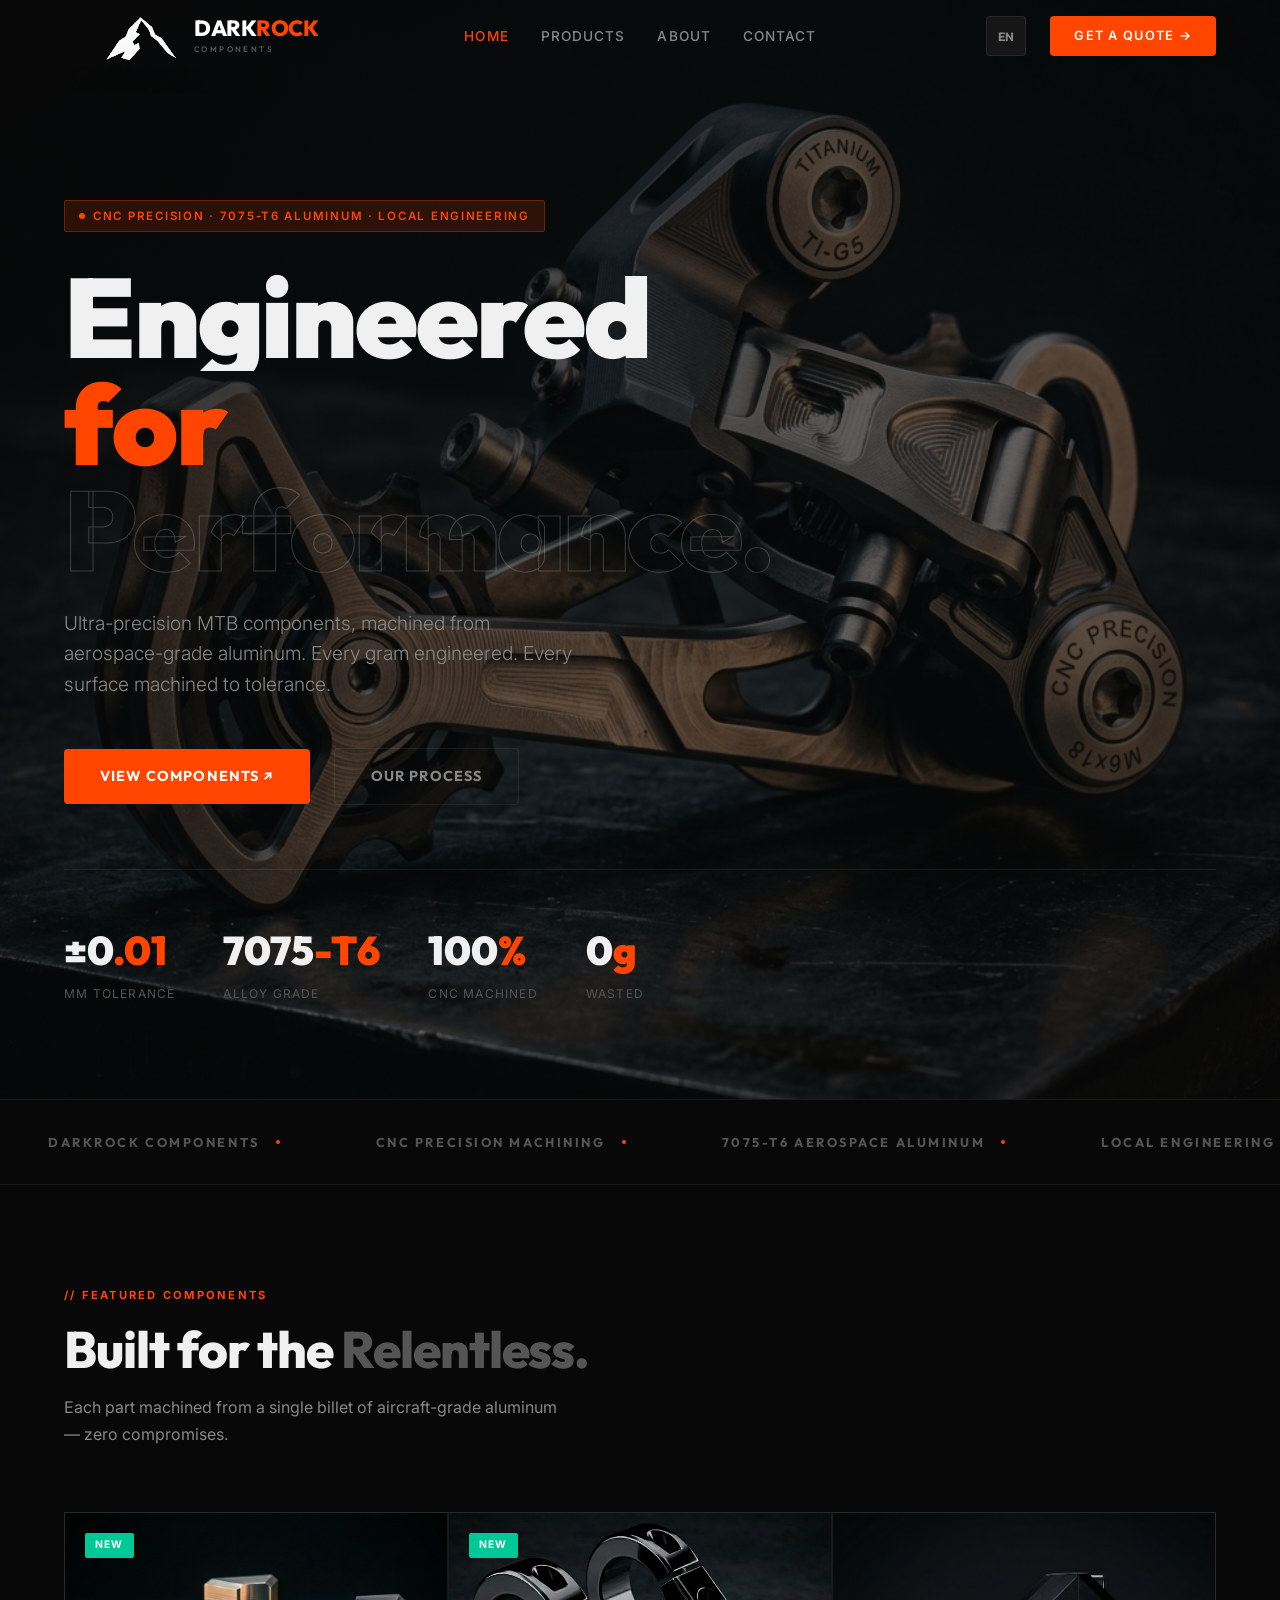
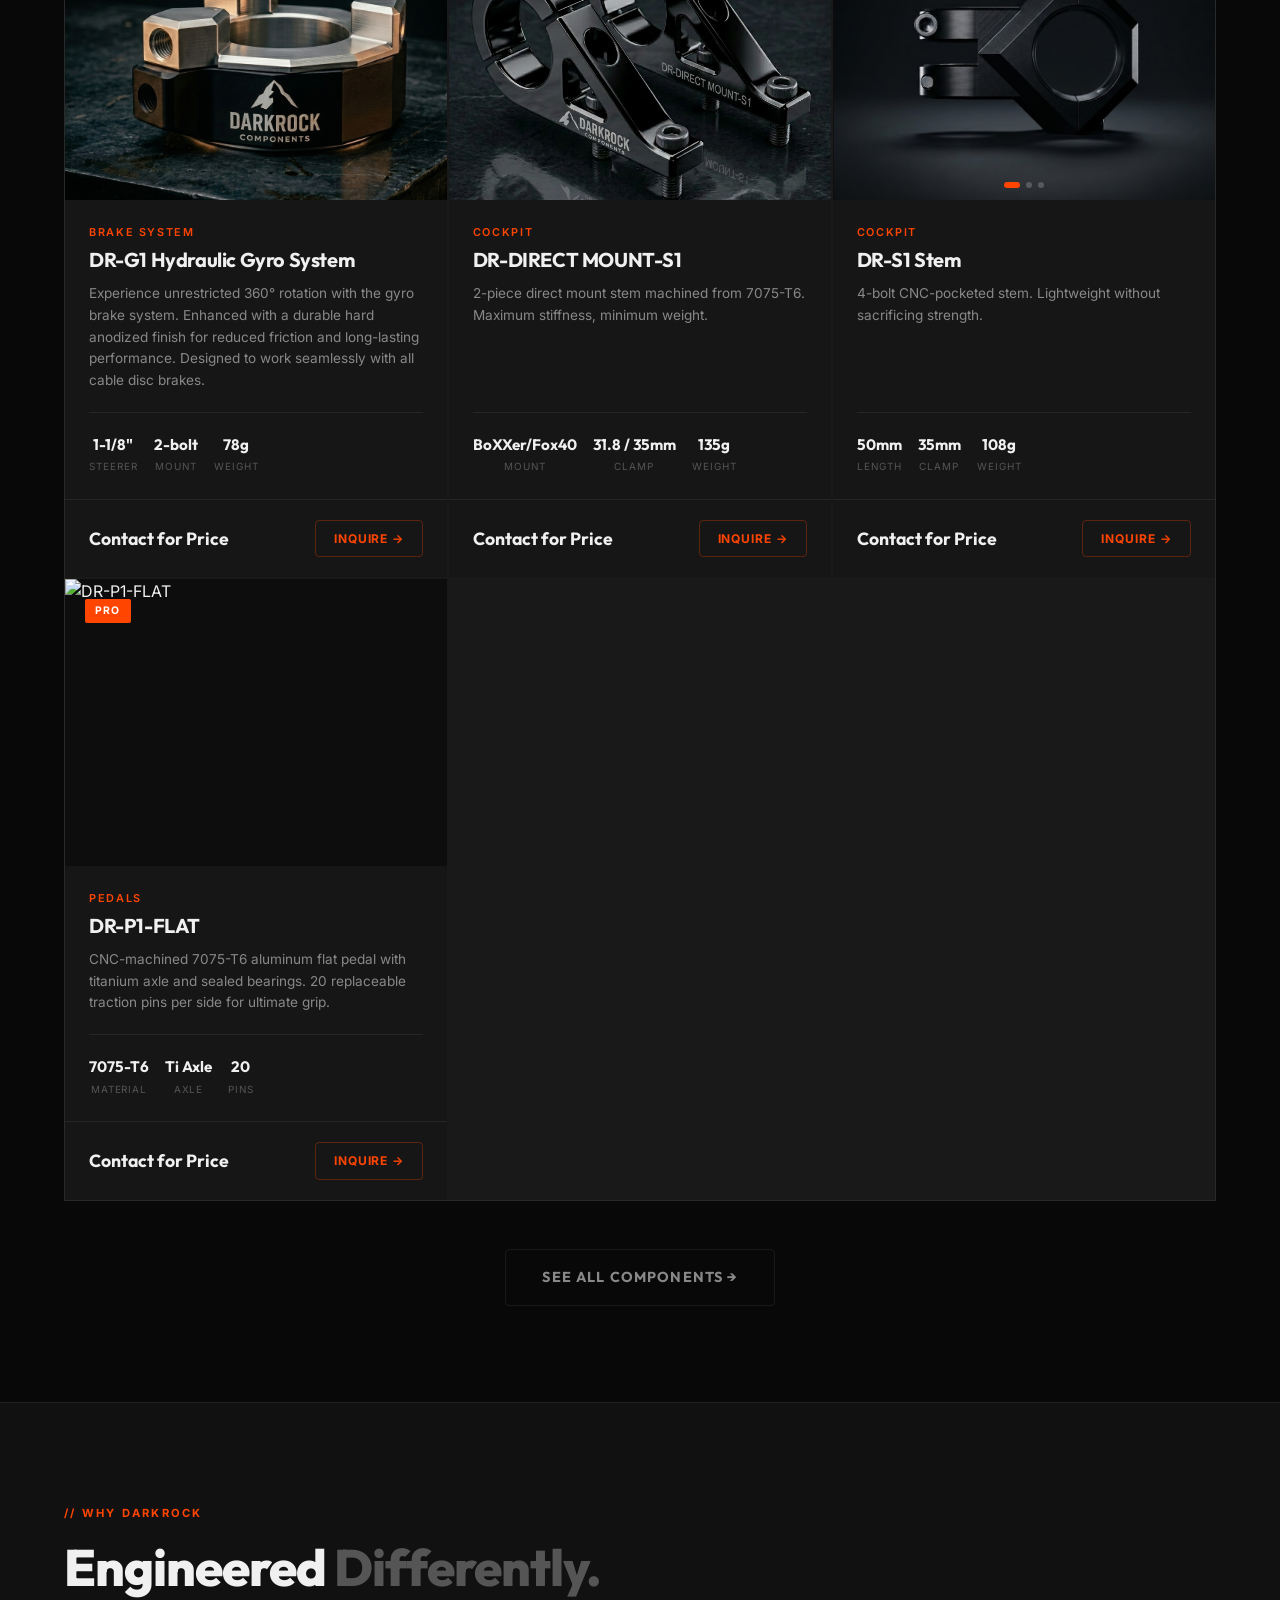
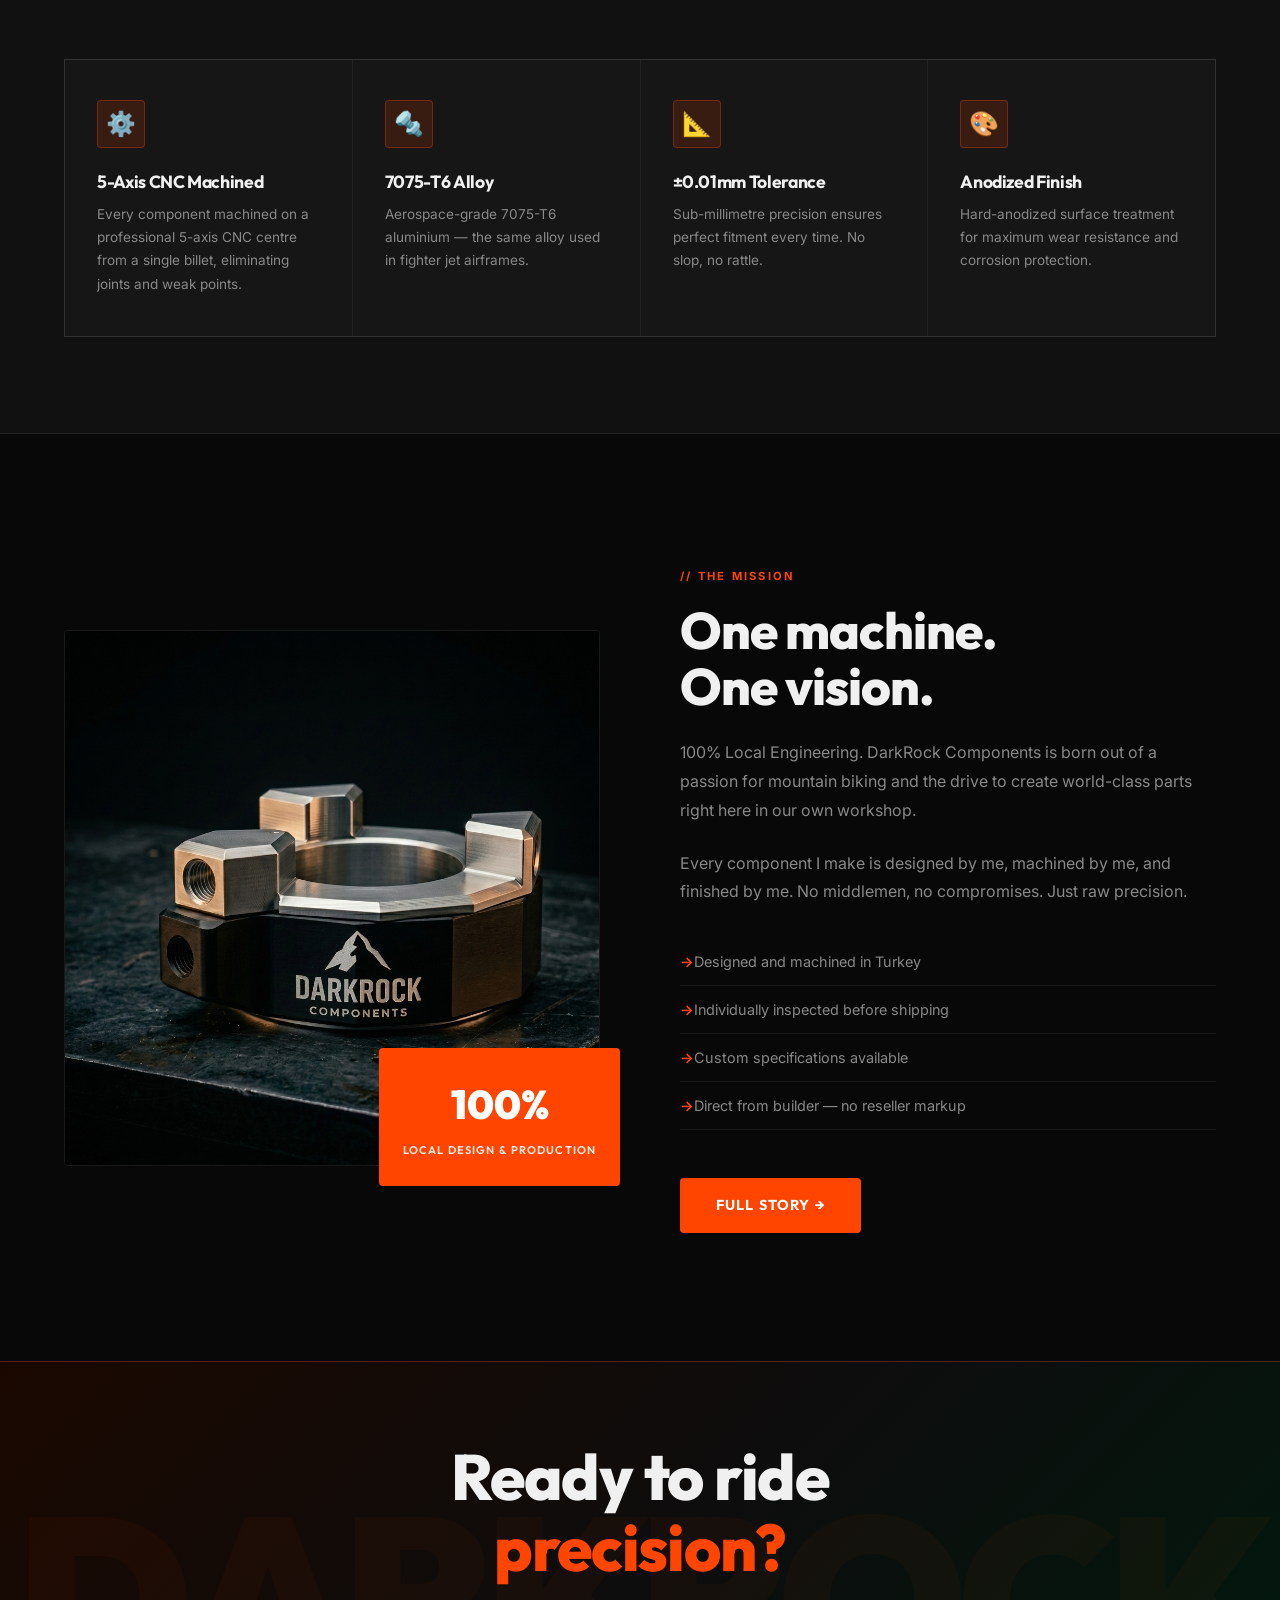
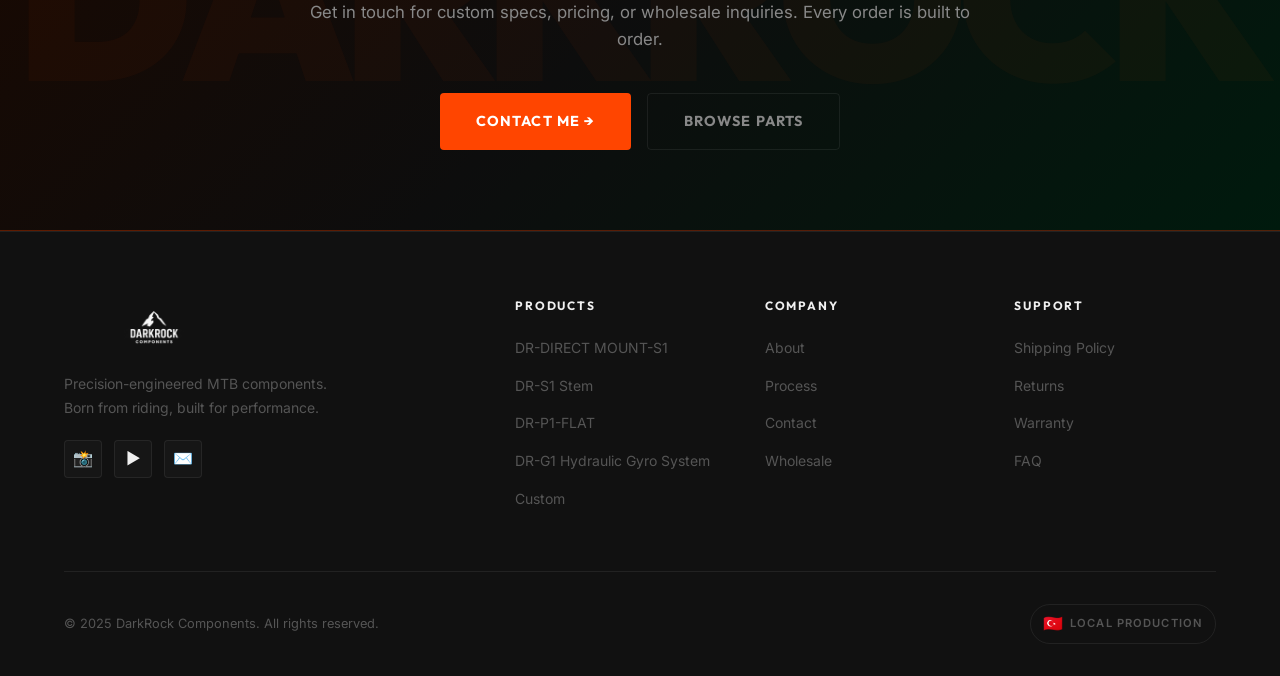
==== commit 08e63ae3: "PEDAL UPDATE" ====
--- a/index.html
+++ b/index.html
@@ -238,35 +238,34 @@
           </div>
         </article>
 
-        <!-- SEATPOST -->
+        <!-- FLAT PEDAL -->
         <article class="product-card reveal">
           <span class="product-card-tag">Pro</span>
           <div class="product-img-wrap">
-            <img src="images/product_seatpost.png" alt="DR-P1 Seatpost" loading="lazy">
+            <img src="images/dr_p1_pedal.png" alt="DR-P1-FLAT" loading="lazy">
           </div>
           <div class="product-card-body">
-            <span class="product-category" data-i18n="product-category-saddle">Saddle System</span>
-            <h3 class="product-name" data-i18n="product-seatpost-name">DR-P1 Seatpost</h3>
-            <p class="product-desc" data-i18n="product-seatpost-desc">Billet seatpost with dual-bolt clamp for
-              rock-solid saddle stability.</p>
+            <span class="product-category" data-i18n="product-category-pedals">Pedals</span>
+            <h3 class="product-name" data-i18n="product-pedal-name">DR-P1-FLAT</h3>
+            <p class="product-desc" data-i18n="product-pedal-desc">CNC-machined 7075-T6 aluminum flat pedal with titanium axle and sealed bearings. 20 replaceable traction pins per side for ultimate grip.</p>
             <div class="product-specs">
               <div class="product-spec">
-                <div class="product-spec-val">350mm</div>
-                <div class="product-spec-key" data-i18n="spec-length">Length</div>
-              </div>
-              <div class="product-spec">
-                <div class="product-spec-val">31.6mm</div>
-                <div class="product-spec-key" data-i18n="spec-diameter">Diameter</div>
-              </div>
-              <div class="product-spec">
-                <div class="product-spec-val">215g</div>
-                <div class="product-spec-key" data-i18n="spec-weight">Weight</div>
+                <div class="product-spec-val">7075-T6</div>
+                <div class="product-spec-key" data-i18n="spec-material">Material</div>
+              </div>
+              <div class="product-spec">
+                <div class="product-spec-val">Ti Axle</div>
+                <div class="product-spec-key" data-i18n="spec-axle">Axle</div>
+              </div>
+              <div class="product-spec">
+                <div class="product-spec-val">20</div>
+                <div class="product-spec-key" data-i18n="spec-pins">Pins</div>
               </div>
             </div>
           </div>
           <div class="product-card-foot">
             <div class="product-price"><span data-i18n="product-price-contact">Contact for Price</span></div>
-            <a href="contact.html?product=dr-p1-seatpost" class="product-btn" data-i18n="product-inquire">Inquire →</a>
+            <a href="contact.html?product=dr-p1-flat" class="product-btn" data-i18n="product-inquire">Inquire →</a>
           </div>
         </article>
 
@@ -380,7 +379,7 @@
           <ul class="footer-links">
             <li><a href="products.html#directmount" data-i18n="product-handlebar-name">DR-DIRECT MOUNT-S1</a></li>
             <li><a href="products.html#stems" data-i18n="product-stem-name">DR-S1 Stem</a></li>
-            <li><a href="products.html#seatposts" data-i18n="product-seatpost-name">DR-P1 Seatpost</a></li>
+            <li><a href="products.html#pedals" data-i18n="product-pedal-name">DR-P1-FLAT</a></li>
             <li><a href="products.html#gyro" data-i18n="product-gyro-name">DR-G1 Gyro System</a></li>
             <li><a href="products.html#custom" data-i18n="filter-custom">Custom Parts</a></li>
           </ul>
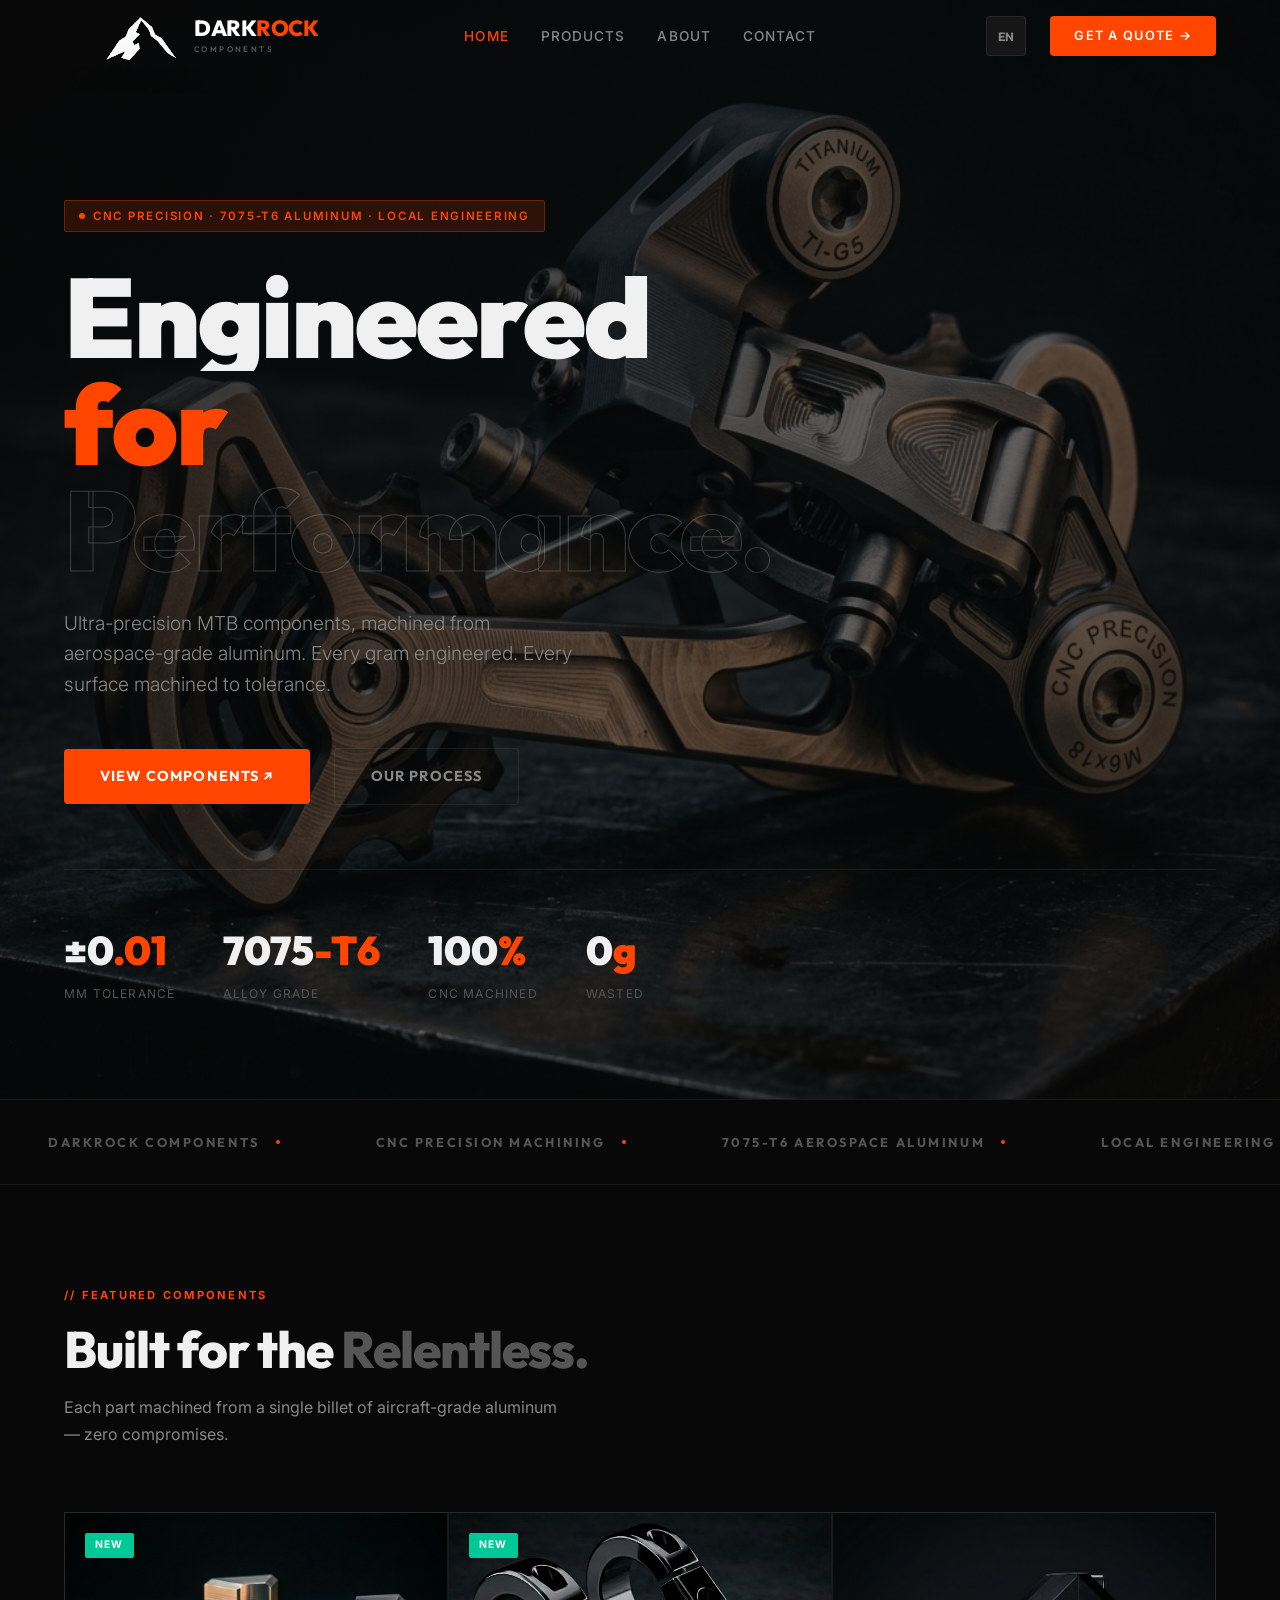
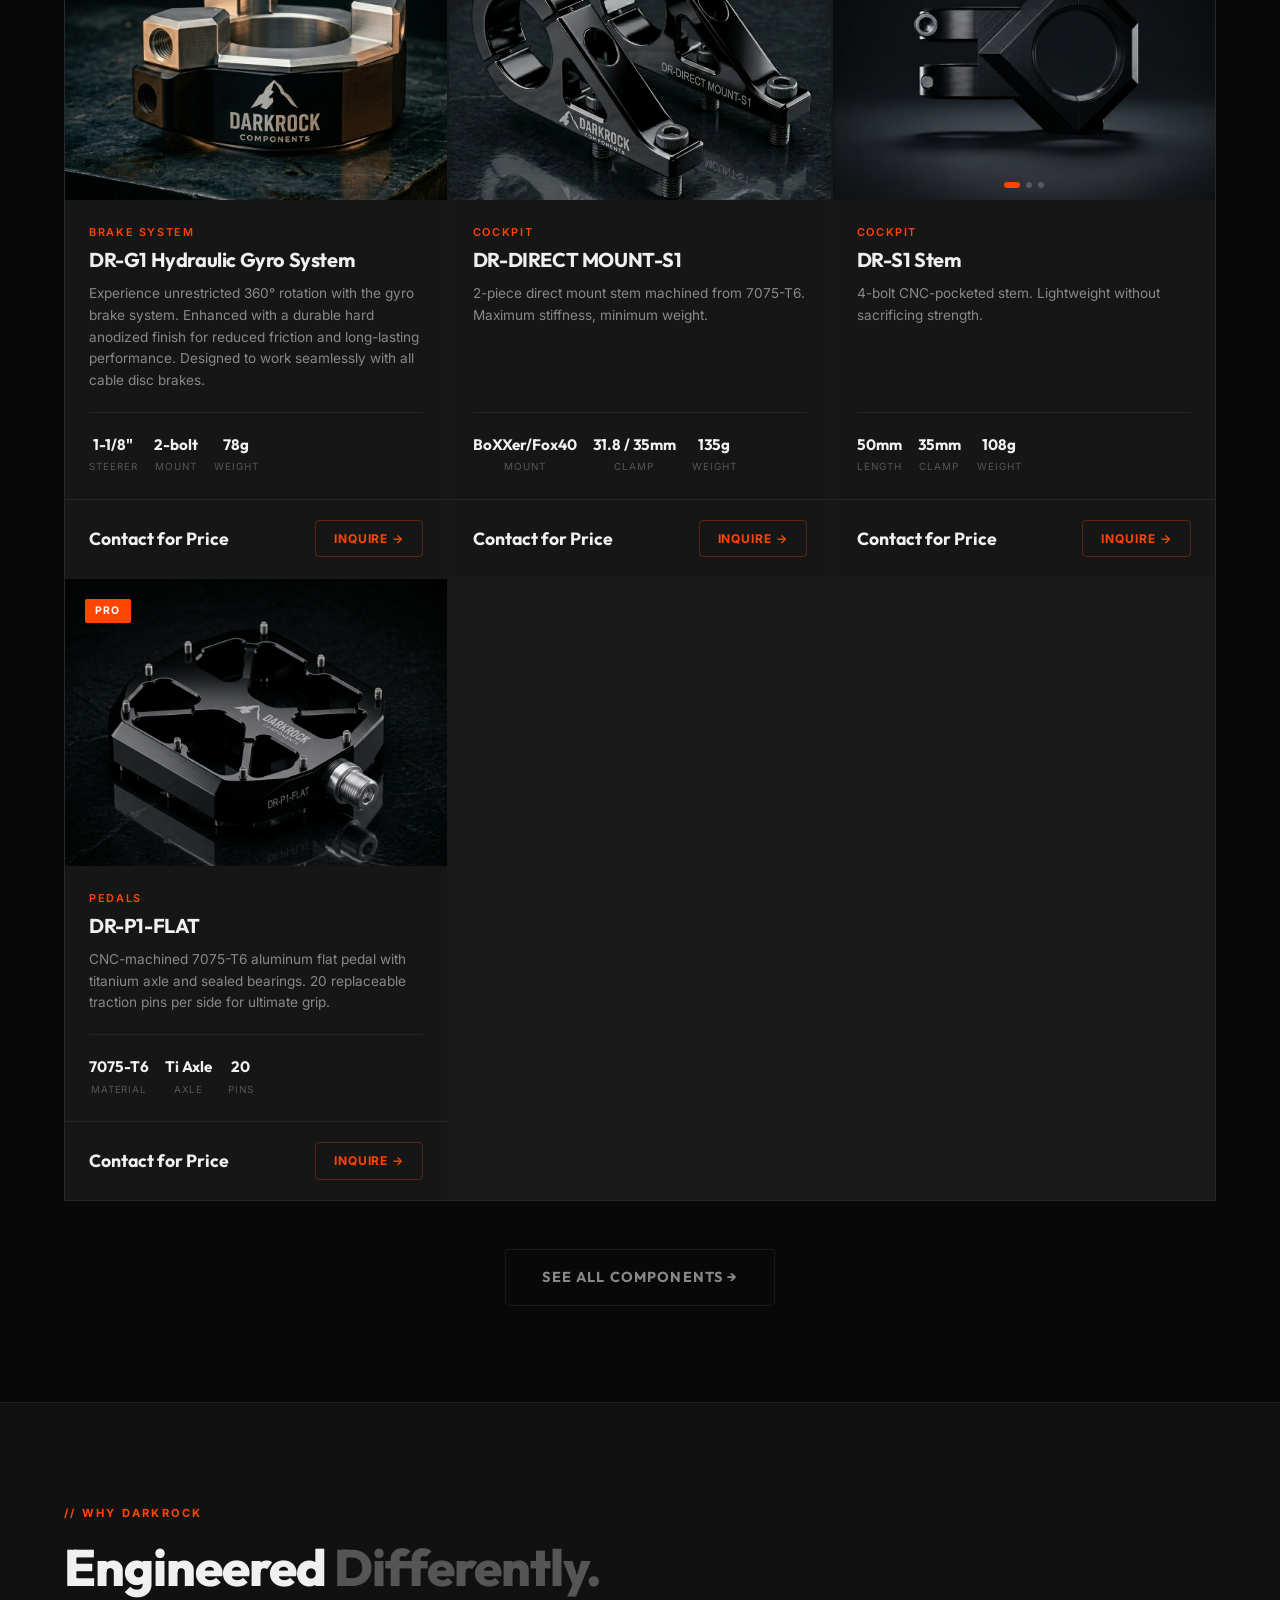
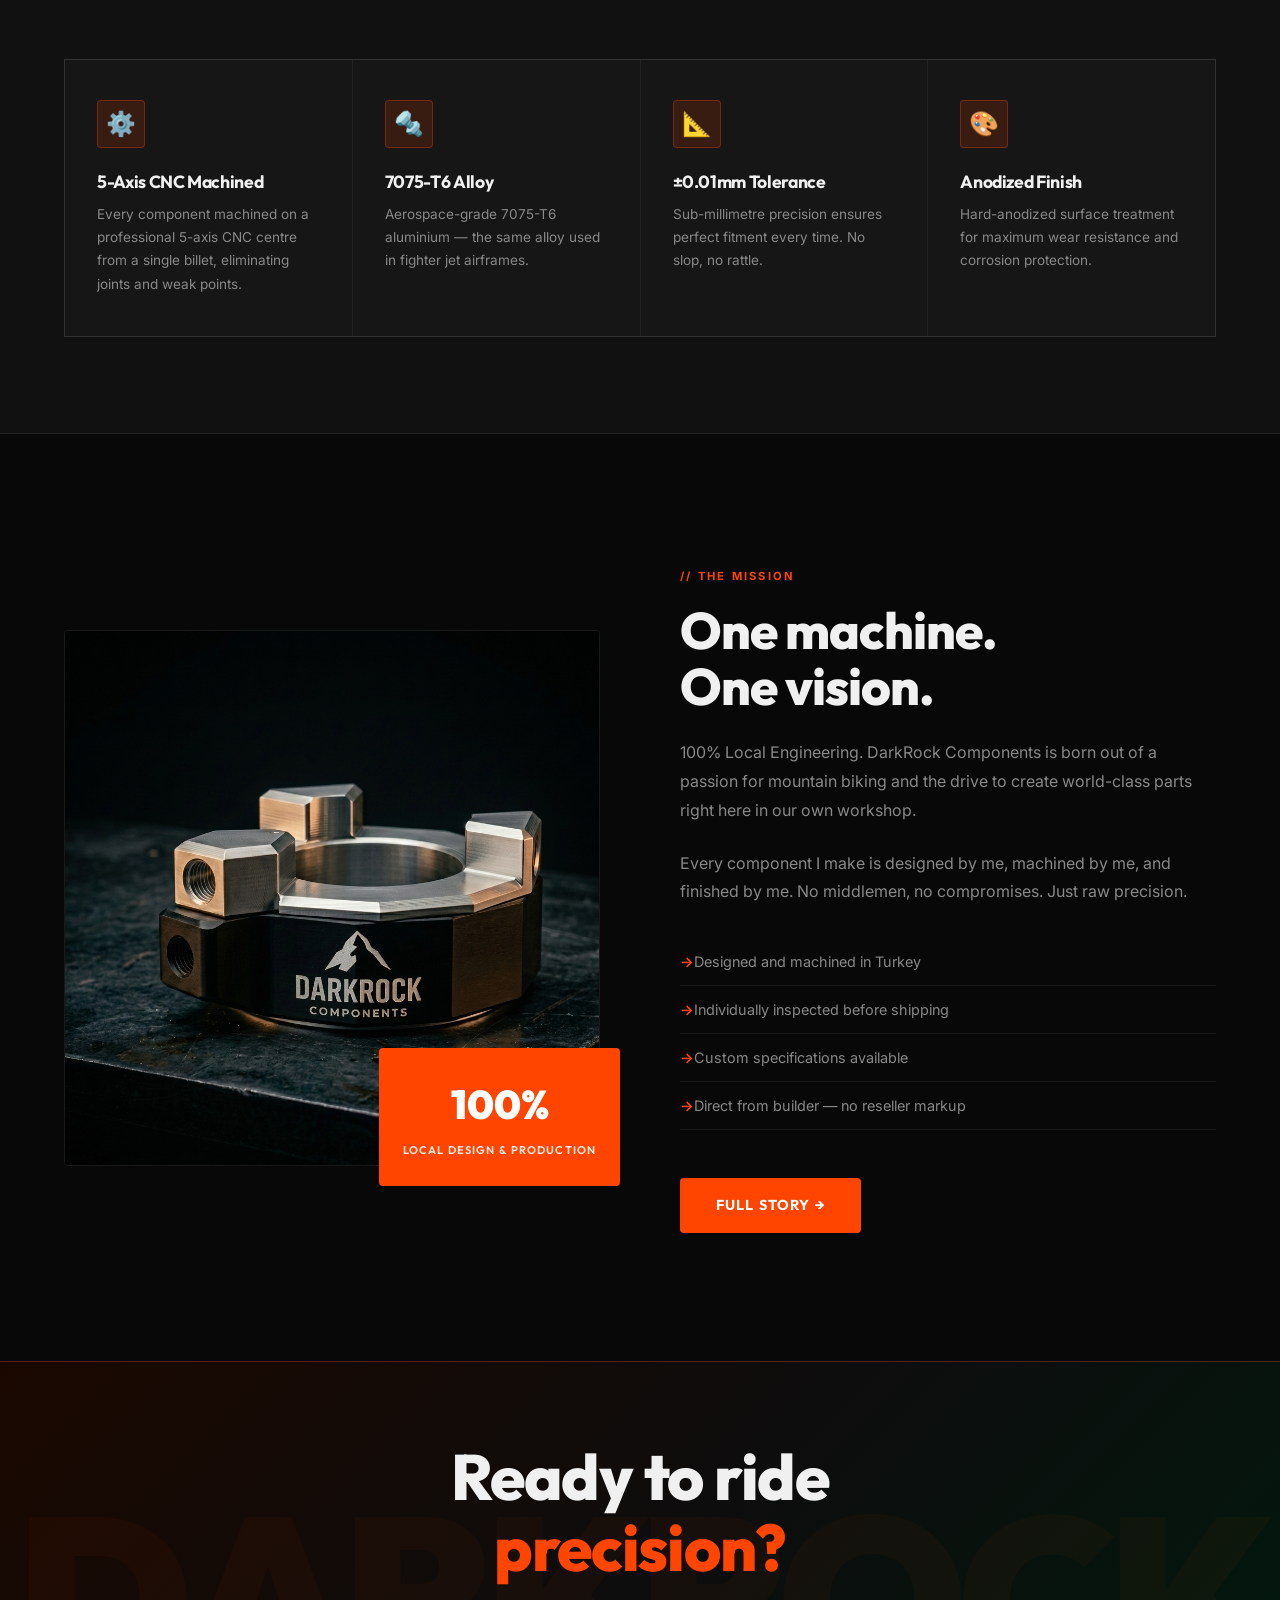
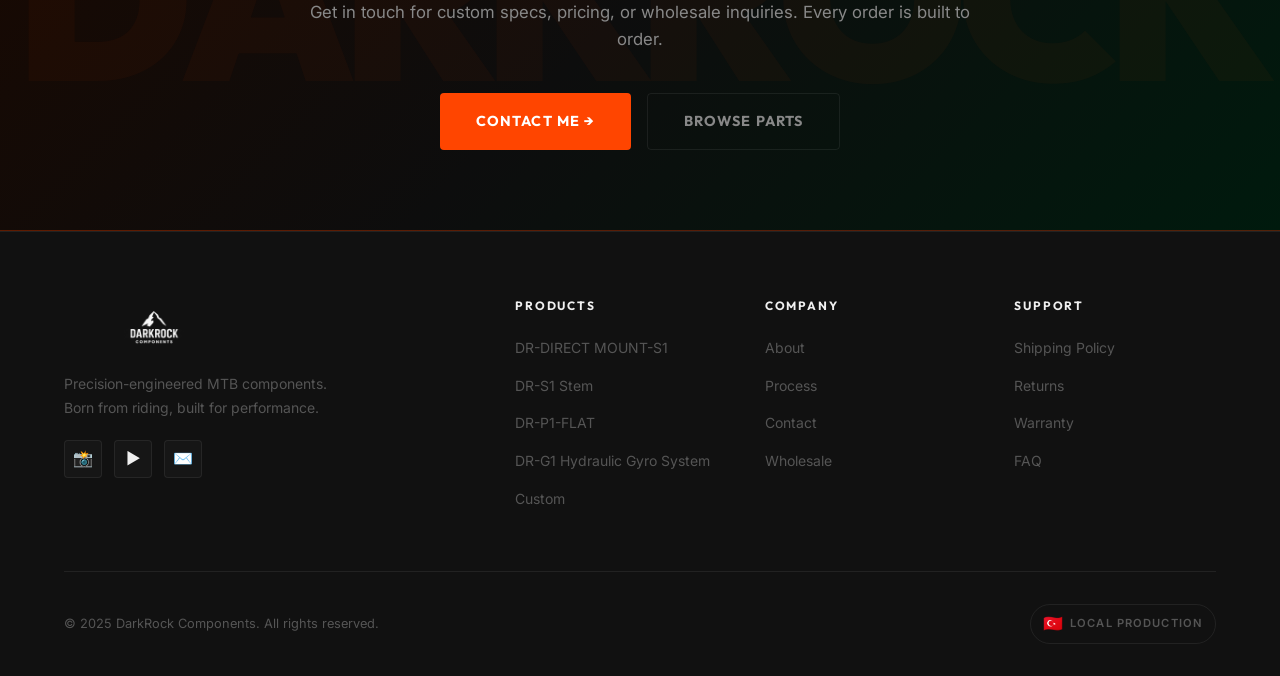
==== commit 68222016: "Add files via upload" ====
--- a/index.html
+++ b/index.html
@@ -1,417 +1,417 @@
-<!DOCTYPE html>
-<html lang="en">
-
-<head>
-  <meta charset="UTF-8">
-  <meta name="viewport" content="width=device-width, initial-scale=1.0">
-  <title>DarkRock Components — Precision CNC MTB Parts</title>
-  <meta name="description"
-    content="DarkRock Components crafts ultra-precision CNC machined mountain bike parts from 7075-T6 aluminum. Handlebars, stems, seatposts, gyro systems — engineered for riders who demand more.">
-  <link rel="icon"
-    href="data:image/svg+xml,<svg xmlns='http://www.w3.org/2000/svg' viewBox='0 0 100 100'><text y='.9em' font-size='90'>⚙</text></svg>">
-  <link rel="stylesheet" href="css/styles.css">
-</head>
-
-<body>
-  <svg style="position: absolute; width: 0; height: 0;" aria-hidden="true" focusable="false">
-    <filter id="remove-black-filter">
-      <feColorMatrix type="matrix" values="1 0 0 0 0  0 1 0 0 0  0 0 1 0 0  1 1 1 0 0" />
-    </filter>
-  </svg>
-
-  <!-- NAV -->
-  <nav class="nav" id="nav">
-    <div class="nav-inner">
-      <a href="index.html" class="nav-logo">
-        <img src="images/mountain_icon_v2.png" class="nav-logo-icon-img" alt="Logo">
-        <div class="nav-logo-text-part">
-          <div class="nav-logo-name">DARK<span>ROCK</span></div>
-          <div class="nav-logo-sub">COMPONENTS</div>
-        </div>
-      </a>
-      <ul class="nav-links">
-        <li><a href="index.html" class="active" data-i18n="nav-home">Home</a></li>
-        <li><a href="products.html" data-i18n="nav-products">Products</a></li>
-        <li><a href="about.html" data-i18n="nav-about">About</a></li>
-        <li><a href="contact.html" data-i18n="nav-contact">Contact</a></li>
-      </ul>
-      <div class="nav-right">
-        <div class="nav-actions">
-          <div class="lang-switcher">
-            <button id="lang-switcher-btn" class="lang-switcher-btn"><span>EN</span></button>
-          </div>
-          <a href="contact.html" class="nav-cta" data-i18n="nav-cta">Get a Quote →</a>
-        </div>
-        <button class="nav-hamburger" id="hamburger" aria-label="Menu">
-          <span></span><span></span><span></span>
-        </button>
-      </div>
-    </div>
-  </nav>
-
-  <!-- MOBILE MENU -->
-  <div class="mobile-menu" id="mobileMenu">
-    <button class="mobile-menu-close" id="mobileClose">✕</button>
-    <a href="index.html" data-i18n="nav-home">Home</a>
-    <a href="products.html" data-i18n="nav-products">Products</a>
-    <a href="about.html" data-i18n="nav-about">About</a>
-    <a href="contact.html" data-i18n="nav-contact">Contact</a>
-    <a href="contact.html" style="color:var(--accent)" data-i18n="nav-cta">Get a Quote →</a>
-  </div>
-
-  <!-- HERO -->
-  <section class="hero">
-    <div class="hero-bg"></div>
-    <div class="hero-content">
-      <div class="hero-tag" data-i18n="hero-tag">CNC Precision · 7075-T6 Aluminum · Made in Turkey</div>
-      <h1 class="hero-title">
-        <span class="line" data-i18n="hero-title-machined">Machined</span>
-        <span class="line accent" data-i18n="hero-title-beyond">Beyond</span>
-        <span class="line outline" data-i18n="hero-title-limits">Limits.</span>
-      </h1>
-      <p class="hero-sub" data-i18n="hero-sub">Ultra-precision MTB components, hand-finished from aerospace-grade
-        aluminum. Every gram engineered. Every surface machined to tolerance.</p>
-      <div class="hero-actions">
-        <a href="products.html" class="btn-primary" data-i18n="hero-btn-view">View Components ↗</a>
-        <a href="about.html" class="btn-ghost" data-i18n="hero-btn-process">Our Process</a>
-      </div>
-      <div class="hero-stats">
-        <div class="hero-stat">
-          <div class="hero-stat-num">±0<span>.01</span></div>
-          <div class="hero-stat-label" data-i18n="stat-tolerance">mm Tolerance</div>
-        </div>
-        <div class="hero-stat">
-          <div class="hero-stat-num">7075<span>-T6</span></div>
-          <div class="hero-stat-label" data-i18n="stat-alloy">Alloy Grade</div>
-        </div>
-        <div class="hero-stat">
-          <div class="hero-stat-num">100<span>%</span></div>
-          <div class="hero-stat-label" data-i18n="stat-cnc">CNC Machined</div>
-        </div>
-        <div class="hero-stat">
-          <div class="hero-stat-num">0<span>g</span></div>
-          <div class="hero-stat-label" data-i18n="stat-wasted">Wasted</div>
-        </div>
-      </div>
-    </div>
-  </section>
-
-  <!-- MARQUEE -->
-  <div class="marquee-section">
-    <div class="marquee-track">
-      <span class="marquee-item"><span data-i18n="marquee-1">DarkRock Components</span> <span class="dot"></span></span>
-      <span class="marquee-item"><span data-i18n="marquee-2">CNC Precision Machining</span> <span
-          class="dot"></span></span>
-      <span class="marquee-item"><span data-i18n="marquee-3">7075-T6 Aerospace Aluminum</span> <span
-          class="dot"></span></span>
-      <span class="marquee-item"><span data-i18n="marquee-4">Made in Turkey</span> <span class="dot"></span></span>
-      <span class="marquee-item"><span data-i18n="marquee-5">MTB Performance Parts</span> <span
-          class="dot"></span></span>
-      <span class="marquee-item"><span data-i18n="marquee-6">±0.01mm Tolerance</span> <span class="dot"></span></span>
-      <span class="marquee-item"><span data-i18n="marquee-1">DarkRock Components</span> <span class="dot"></span></span>
-      <span class="marquee-item"><span data-i18n="marquee-2">CNC Precision Machining</span> <span
-          class="dot"></span></span>
-      <span class="marquee-item"><span data-i18n="marquee-3">7075-T6 Aerospace Aluminum</span> <span
-          class="dot"></span></span>
-      <span class="marquee-item"><span data-i18n="marquee-4">Made in Turkey</span> <span class="dot"></span></span>
-      <span class="marquee-item"><span data-i18n="marquee-5">MTB Performance Parts</span> <span
-          class="dot"></span></span>
-      <span class="marquee-item"><span data-i18n="marquee-6">±0.01mm Tolerance</span> <span class="dot"></span></span>
-    </div>
-  </div>
-
-  <!-- FEATURED PRODUCTS -->
-  <section class="section">
-    <div class="section-inner">
-      <div class="section-header reveal">
-        <span class="section-eyebrow" data-i18n="section-featured-eyebrow">// Featured Components</span>
-        <h2 class="section-title"><span data-i18n="section-featured-title">Built for the </span><span class="dim"
-            data-i18n="section-featured-title-dim">Relentless.</span></h2>
-        <p class="section-sub" data-i18n="section-featured-sub">Each part machined from a single billet of
-          aircraft-grade aluminum — zero compromises.</p>
-      </div>
-      <div class="products-grid">
-        <!-- GYRO -->
-        <article class="product-card reveal">
-          <span class="product-card-tag new" data-i18n="product-tag-new">New</span>
-          <div class="product-img-wrap">
-            <img src="images/product_gyro.png" alt="DR-G1 Hydraulic Gyro System" loading="lazy">
-          </div>
-          <div class="product-card-body">
-            <span class="product-category" data-i18n="product-category-brake">Brake System</span>
-            <h3 class="product-name" data-i18n="product-gyro-name">DR-G1 Hydraulic Gyro System</h3>
-            <p class="product-desc" data-i18n="product-gyro-desc">Experience unrestricted 360° rotation with the gyro
-              brake system. Enhanced with a durable hard anodized finish for reduced friction and long-lasting
-              performance. Designed to work seamlessly with all cable disc brakes.</p>
-            <div class="product-specs">
-              <div class="product-spec">
-                <div class="product-spec-val">1-1/8"</div>
-                <div class="product-spec-key" data-i18n="spec-steerer">Steerer</div>
-              </div>
-              <div class="product-spec">
-                <div class="product-spec-val">2-bolt</div>
-                <div class="product-spec-key" data-i18n="spec-mount">Mount</div>
-              </div>
-              <div class="product-spec">
-                <div class="product-spec-val">78g</div>
-                <div class="product-spec-key" data-i18n="spec-weight">Weight</div>
-              </div>
-            </div>
-          </div>
-          <div class="product-card-foot">
-            <div class="product-price"><span data-i18n="product-price-contact">Contact for Price</span></div>
-            <a href="contact.html?product=dr-g1-hydraulic-gyro" class="product-btn" data-i18n="product-inquire">Inquire
-              →</a>
-          </div>
-        </article>
-        <!-- DR-DIRECT MOUNT-S1 -->
-        <article class="product-card reveal">
-          <span class="product-card-tag new" data-i18n="product-tag-new">New</span>
-          <div class="product-img-wrap" style="overflow: hidden;">
-            <img src="images/product_direct_mount_s1.png" alt="DR-DIRECT MOUNT-S1" loading="lazy"
-              style="transform: scale(1.05) translateY(-2%);">
-          </div>
-          <div class="product-card-body">
-            <span class="product-category" data-i18n="product-category-cockpit">Cockpit</span>
-            <h3 class="product-name" data-i18n="product-handlebar-name">DR-DIRECT MOUNT-S1</h3>
-            <p class="product-desc" data-i18n="product-handlebar-desc">2-piece direct mount stem machined from 7075-T6.
-              Maximum stiffness, minimum weight.</p>
-            <div class="product-specs">
-              <div class="product-spec">
-                <div class="product-spec-val">BoXXer/Fox40</div>
-                <div class="product-spec-key" data-i18n="spec-mount">Mount</div>
-              </div>
-              <div class="product-spec">
-                <div class="product-spec-val">31.8 / 35mm</div>
-                <div class="product-spec-key" data-i18n="spec-clamp">Clamp</div>
-              </div>
-              <div class="product-spec">
-                <div class="product-spec-val">135g</div>
-                <div class="product-spec-key" data-i18n="spec-weight">Weight</div>
-              </div>
-            </div>
-          </div>
-          <div class="product-card-foot">
-            <div class="product-price"><span data-i18n="product-price-contact">Contact for Price</span></div>
-            <a href="contact.html?product=dr-direct-mount-s1" class="product-btn" data-i18n="product-inquire">Inquire
-              →</a>
-          </div>
-        </article>
-
-        <!-- STEM -->
-        <article class="product-card reveal">
-          <div class="product-img-wrap logo-hide product-slider">
-            <div class="slider-track">
-              <img src="images/product_stem_2.png" alt="DR-S1 Stem" loading="lazy">
-              <img src="images/product_stem_1.png" alt="DR-S1 Stem" loading="lazy">
-              <img src="images/product_stem_3.png" alt="DR-S1 Stem" loading="lazy">
-            </div>
-            <div class="slider-dots">
-              <div class="slider-dot active"></div>
-              <div class="slider-dot"></div>
-              <div class="slider-dot"></div>
-            </div>
-          </div>
-          <div class="product-card-body">
-            <span class="product-category" data-i18n="product-category-cockpit">Cockpit</span>
-            <h3 class="product-name" data-i18n="product-stem-name">DR-S1 Stem</h3>
-            <p class="product-desc" data-i18n="product-stem-desc">4-bolt CNC-pocketed stem. Lightweight without
-              sacrificing strength.</p>
-            <div class="product-specs">
-              <div class="product-spec">
-                <div class="product-spec-val">50mm</div>
-                <div class="product-spec-key" data-i18n="spec-length">Length</div>
-              </div>
-              <div class="product-spec">
-                <div class="product-spec-val">35mm</div>
-                <div class="product-spec-key" data-i18n="spec-clamp">Clamp</div>
-              </div>
-              <div class="product-spec">
-                <div class="product-spec-val">108g</div>
-                <div class="product-spec-key" data-i18n="spec-weight">Weight</div>
-              </div>
-            </div>
-          </div>
-          <div class="product-card-foot">
-            <div class="product-price"><span data-i18n="product-price-contact">Contact for Price</span></div>
-            <a href="contact.html?product=dr-s1-stem" class="product-btn" data-i18n="product-inquire">Inquire →</a>
-          </div>
-        </article>
-
-        <!-- FLAT PEDAL -->
-        <article class="product-card reveal">
-          <span class="product-card-tag">Pro</span>
-          <div class="product-img-wrap">
-            <img src="images/dr_p1_pedal.png" alt="DR-P1-FLAT" loading="lazy">
-          </div>
-          <div class="product-card-body">
-            <span class="product-category" data-i18n="product-category-pedals">Pedals</span>
-            <h3 class="product-name" data-i18n="product-pedal-name">DR-P1-FLAT</h3>
-            <p class="product-desc" data-i18n="product-pedal-desc">CNC-machined 7075-T6 aluminum flat pedal with titanium axle and sealed bearings. 20 replaceable traction pins per side for ultimate grip.</p>
-            <div class="product-specs">
-              <div class="product-spec">
-                <div class="product-spec-val">7075-T6</div>
-                <div class="product-spec-key" data-i18n="spec-material">Material</div>
-              </div>
-              <div class="product-spec">
-                <div class="product-spec-val">Ti Axle</div>
-                <div class="product-spec-key" data-i18n="spec-axle">Axle</div>
-              </div>
-              <div class="product-spec">
-                <div class="product-spec-val">20</div>
-                <div class="product-spec-key" data-i18n="spec-pins">Pins</div>
-              </div>
-            </div>
-          </div>
-          <div class="product-card-foot">
-            <div class="product-price"><span data-i18n="product-price-contact">Contact for Price</span></div>
-            <a href="contact.html?product=dr-p1-flat" class="product-btn" data-i18n="product-inquire">Inquire →</a>
-          </div>
-        </article>
-
-      </div>
-      <div style="text-align:center; margin-top:3rem;">
-        <a href="products.html" class="btn-ghost reveal" data-i18n="btn-see-all">See All Components →</a>
-      </div>
-    </div>
-  </section>
-
-  <!-- FEATURES -->
-  <section class="section"
-    style="background:var(--bg-secondary); border-top:1px solid var(--border); border-bottom:1px solid var(--border);">
-    <div class="section-inner">
-      <div class="section-header reveal">
-        <span class="section-eyebrow" data-i18n="feature-section-eyebrow">// Why DarkRock</span>
-        <h2 class="section-title"><span data-i18n="feature-section-title">Engineered </span><span class="dim"
-            data-i18n="feature-section-title-dim">Differently.</span></h2>
-      </div>
-      <div class="features-grid">
-        <div class="feature-card reveal">
-          <div class="feature-icon">⚙️</div>
-          <h3 class="feature-title" data-i18n="feature-cnc-title">5-Axis CNC Machined</h3>
-          <p class="feature-desc" data-i18n="feature-cnc-desc">Every component machined on a professional 5-axis CNC
-            centre from a single billet, eliminating joints and weak points.</p>
-        </div>
-        <div class="feature-card reveal">
-          <div class="feature-icon">🔩</div>
-          <h3 class="feature-title" data-i18n="feature-alloy-title">7075-T6 Alloy</h3>
-          <p class="feature-desc" data-i18n="feature-alloy-desc">Aerospace-grade 7075-T6 aluminium — the same alloy used
-            in fighter jet airframes. Strongest available for its weight.</p>
-        </div>
-        <div class="feature-card reveal">
-          <div class="feature-icon">📐</div>
-          <h3 class="feature-title" data-i18n="feature-tolerance-title">±0.01mm Tolerance</h3>
-          <p class="feature-desc" data-i18n="feature-tolerance-desc">Sub-millimetre precision ensures perfect fitment
-            every time. No slop, no rattle, no guesswork.</p>
-        </div>
-        <div class="feature-card reveal">
-          <div class="feature-icon">🎨</div>
-          <h3 class="feature-title" data-i18n="feature-anodized-title">Anodized Finish</h3>
-          <p class="feature-desc" data-i18n="feature-anodized-desc">Hard-anodized surface treatment for maximum wear
-            resistance and corrosion protection. Available in multiple colours.</p>
-        </div>
-      </div>
-    </div>
-  </section>
-
-  <!-- ABOUT SNIPPET -->
-  <section class="section">
-    <div class="section-inner">
-      <div class="about-grid">
-        <div class="about-img-wrap reveal">
-          <img src="images/product_gyro.png" alt="DR-G1 Gyro System" style="border:1px solid var(--border);">
-          <div class="about-img-badge">
-            <span class="about-badge-num" data-i18n="badge-num">100%</span>
-            <span class="about-badge-label" data-i18n="badge-label">Local Design & Production</span>
-          </div>
-        </div>
-        <div class="about-content reveal">
-          <span class="section-eyebrow" data-i18n="about-eyebrow">// The Builder</span>
-          <h2 class="section-title" style="margin-bottom:1.5rem;" data-i18n="about-title">One machine.<br>One vision.
-          </h2>
-          <p data-i18n="about-p1">100% Local Engineering. DarkRock Components is born out of a passion for mountain
-            biking and the drive to create world-class parts right here in our own workshop.</p>
-          <p data-i18n="about-p2">Every component I make is designed by me, machined by me, and finished by me. No
-            middlemen, no compromises. Just raw precision.</p>
-          <ul class="about-list">
-            <li data-i18n="about-list-1">Designed and machined in Turkey</li>
-            <li data-i18n="about-list-2">Individually inspected before shipping</li>
-            <li data-i18n="about-list-3">Custom specifications available</li>
-            <li data-i18n="about-list-4">Direct from builder — no reseller markup</li>
-          </ul>
-          <a href="about.html" class="btn-primary" style="display:inline-flex; margin-top:1rem;"
-            data-i18n="about-btn">Full Story →</a>
-        </div>
-      </div>
-    </div>
-  </section>
-
-  <!-- CTA BANNER -->
-  <div class="cta-banner">
-    <div class="cta-banner-inner">
-      <h2 class="reveal" data-i18n="cta-title">Ready to ride<br><span style="color:var(--accent)">precision?</span></h2>
-      <p class="reveal" data-i18n="cta-sub">Get in touch for custom specs, pricing, or wholesale inquiries. Every order
-        is built to order.</p>
-      <div class="reveal" style="display:flex; gap:1rem; justify-content:center; flex-wrap:wrap;">
-        <a href="contact.html" class="btn-primary" data-i18n="cta-btn-contact">Contact Me →</a>
-        <a href="products.html" class="btn-ghost" data-i18n="cta-btn-browse">Browse Parts</a>
-      </div>
-    </div>
-  </div>
-
-  <!-- FOOTER -->
-  <footer class="footer">
-    <div class="footer-inner">
-      <div class="footer-grid">
-        <div class="footer-brand">
-          <a href="index.html" class="nav-logo" style="margin-bottom:0.5rem;">
-            <div class="nav-logo-img-wrapper"></div>
-          </a>
-          <p data-i18n="footer-desc">Precision-engineered MTB components. Born from riding, built for performance.</p>
-          <div class="footer-socials">
-            <a href="#" class="footer-social" title="Instagram">📸</a>
-            <a href="#" class="footer-social" title="YouTube">▶️</a>
-            <a href="#" class="footer-social" title="Email">✉️</a>
-          </div>
-        </div>
-        <div>
-          <div class="footer-col-title" data-i18n="footer-col-components">Components</div>
-          <ul class="footer-links">
-            <li><a href="products.html#directmount" data-i18n="product-handlebar-name">DR-DIRECT MOUNT-S1</a></li>
-            <li><a href="products.html#stems" data-i18n="product-stem-name">DR-S1 Stem</a></li>
-            <li><a href="products.html#pedals" data-i18n="product-pedal-name">DR-P1-FLAT</a></li>
-            <li><a href="products.html#gyro" data-i18n="product-gyro-name">DR-G1 Gyro System</a></li>
-            <li><a href="products.html#custom" data-i18n="filter-custom">Custom Parts</a></li>
-          </ul>
-        </div>
-        <div>
-          <div class="footer-col-title" data-i18n="footer-col-company">Company</div>
-          <ul class="footer-links">
-            <li><a href="about.html" data-i18n="nav-about">About</a></li>
-            <li><a href="about.html#process">Process</a></li>
-            <li><a href="contact.html" data-i18n="nav-contact">Contact</a></li>
-            <li><a href="contact.html#wholesale">Wholesale</a></li>
-          </ul>
-        </div>
-        <div>
-          <div class="footer-col-title" data-i18n="footer-col-info">Info</div>
-          <ul class="footer-links">
-            <li><a href="#">Shipping Policy</a></li>
-            <li><a href="#">Returns</a></li>
-            <li><a href="#">Warranty</a></li>
-            <li><a href="#">FAQ</a></li>
-          </ul>
-        </div>
-      </div>
-      <div class="footer-bottom">
-        <p>© 2025 DarkRock Components. <span data-i18n="footer-rights">All rights reserved.</span></p>
-        <div class="footer-badge" data-i18n="footer-made-in">Made in Turkey</div>
-      </div>
-    </div>
-  </footer>
-
-  <script src="js/i18n.js"></script>
-  <script src="js/main.js"></script>
-</body>
-
+<!DOCTYPE html>
+<html lang="en">
+
+<head>
+  <meta charset="UTF-8">
+  <meta name="viewport" content="width=device-width, initial-scale=1.0">
+  <title>DarkRock Components — Precision CNC MTB Parts</title>
+  <meta name="description"
+    content="DarkRock Components crafts ultra-precision CNC machined mountain bike parts from 7075-T6 aluminum. Handlebars, stems, seatposts, gyro systems — engineered for riders who demand more.">
+  <link rel="icon"
+    href="data:image/svg+xml,<svg xmlns='http://www.w3.org/2000/svg' viewBox='0 0 100 100'><text y='.9em' font-size='90'>⚙</text></svg>">
+  <link rel="stylesheet" href="css/styles.css">
+</head>
+
+<body>
+  <svg style="position: absolute; width: 0; height: 0;" aria-hidden="true" focusable="false">
+    <filter id="remove-black-filter">
+      <feColorMatrix type="matrix" values="1 0 0 0 0  0 1 0 0 0  0 0 1 0 0  1 1 1 0 0" />
+    </filter>
+  </svg>
+
+  <!-- NAV -->
+  <nav class="nav" id="nav">
+    <div class="nav-inner">
+      <a href="index.html" class="nav-logo">
+        <img src="images/mountain_icon_v2.png" class="nav-logo-icon-img" alt="Logo">
+        <div class="nav-logo-text-part">
+          <div class="nav-logo-name">DARK<span>ROCK</span></div>
+          <div class="nav-logo-sub">COMPONENTS</div>
+        </div>
+      </a>
+      <ul class="nav-links">
+        <li><a href="index.html" class="active" data-i18n="nav-home">Home</a></li>
+        <li><a href="products.html" data-i18n="nav-products">Products</a></li>
+        <li><a href="about.html" data-i18n="nav-about">About</a></li>
+        <li><a href="contact.html" data-i18n="nav-contact">Contact</a></li>
+      </ul>
+      <div class="nav-right">
+        <div class="nav-actions">
+          <div class="lang-switcher">
+            <button id="lang-switcher-btn" class="lang-switcher-btn"><span>EN</span></button>
+          </div>
+          <a href="contact.html" class="nav-cta" data-i18n="nav-cta">Get a Quote →</a>
+        </div>
+        <button class="nav-hamburger" id="hamburger" aria-label="Menu">
+          <span></span><span></span><span></span>
+        </button>
+      </div>
+    </div>
+  </nav>
+
+  <!-- MOBILE MENU -->
+  <div class="mobile-menu" id="mobileMenu">
+    <button class="mobile-menu-close" id="mobileClose">✕</button>
+    <a href="index.html" data-i18n="nav-home">Home</a>
+    <a href="products.html" data-i18n="nav-products">Products</a>
+    <a href="about.html" data-i18n="nav-about">About</a>
+    <a href="contact.html" data-i18n="nav-contact">Contact</a>
+    <a href="contact.html" style="color:var(--accent)" data-i18n="nav-cta">Get a Quote →</a>
+  </div>
+
+  <!-- HERO -->
+  <section class="hero">
+    <div class="hero-bg"></div>
+    <div class="hero-content">
+      <div class="hero-tag" data-i18n="hero-tag">CNC Precision · 7075-T6 Aluminum · Made in Turkey</div>
+      <h1 class="hero-title">
+        <span class="line" data-i18n="hero-title-machined">Machined</span>
+        <span class="line accent" data-i18n="hero-title-beyond">Beyond</span>
+        <span class="line outline" data-i18n="hero-title-limits">Limits.</span>
+      </h1>
+      <p class="hero-sub" data-i18n="hero-sub">Ultra-precision MTB components, hand-finished from aerospace-grade
+        aluminum. Every gram engineered. Every surface machined to tolerance.</p>
+      <div class="hero-actions">
+        <a href="products.html" class="btn-primary" data-i18n="hero-btn-view">View Components ↗</a>
+        <a href="about.html" class="btn-ghost" data-i18n="hero-btn-process">Our Process</a>
+      </div>
+      <div class="hero-stats">
+        <div class="hero-stat">
+          <div class="hero-stat-num">±0<span>.01</span></div>
+          <div class="hero-stat-label" data-i18n="stat-tolerance">mm Tolerance</div>
+        </div>
+        <div class="hero-stat">
+          <div class="hero-stat-num">7075<span>-T6</span></div>
+          <div class="hero-stat-label" data-i18n="stat-alloy">Alloy Grade</div>
+        </div>
+        <div class="hero-stat">
+          <div class="hero-stat-num">100<span>%</span></div>
+          <div class="hero-stat-label" data-i18n="stat-cnc">CNC Machined</div>
+        </div>
+        <div class="hero-stat">
+          <div class="hero-stat-num">0<span>g</span></div>
+          <div class="hero-stat-label" data-i18n="stat-wasted">Wasted</div>
+        </div>
+      </div>
+    </div>
+  </section>
+
+  <!-- MARQUEE -->
+  <div class="marquee-section">
+    <div class="marquee-track">
+      <span class="marquee-item"><span data-i18n="marquee-1">DarkRock Components</span> <span class="dot"></span></span>
+      <span class="marquee-item"><span data-i18n="marquee-2">CNC Precision Machining</span> <span
+          class="dot"></span></span>
+      <span class="marquee-item"><span data-i18n="marquee-3">7075-T6 Aerospace Aluminum</span> <span
+          class="dot"></span></span>
+      <span class="marquee-item"><span data-i18n="marquee-4">Made in Turkey</span> <span class="dot"></span></span>
+      <span class="marquee-item"><span data-i18n="marquee-5">MTB Performance Parts</span> <span
+          class="dot"></span></span>
+      <span class="marquee-item"><span data-i18n="marquee-6">±0.01mm Tolerance</span> <span class="dot"></span></span>
+      <span class="marquee-item"><span data-i18n="marquee-1">DarkRock Components</span> <span class="dot"></span></span>
+      <span class="marquee-item"><span data-i18n="marquee-2">CNC Precision Machining</span> <span
+          class="dot"></span></span>
+      <span class="marquee-item"><span data-i18n="marquee-3">7075-T6 Aerospace Aluminum</span> <span
+          class="dot"></span></span>
+      <span class="marquee-item"><span data-i18n="marquee-4">Made in Turkey</span> <span class="dot"></span></span>
+      <span class="marquee-item"><span data-i18n="marquee-5">MTB Performance Parts</span> <span
+          class="dot"></span></span>
+      <span class="marquee-item"><span data-i18n="marquee-6">±0.01mm Tolerance</span> <span class="dot"></span></span>
+    </div>
+  </div>
+
+  <!-- FEATURED PRODUCTS -->
+  <section class="section">
+    <div class="section-inner">
+      <div class="section-header reveal">
+        <span class="section-eyebrow" data-i18n="section-featured-eyebrow">// Featured Components</span>
+        <h2 class="section-title"><span data-i18n="section-featured-title">Built for the </span><span class="dim"
+            data-i18n="section-featured-title-dim">Relentless.</span></h2>
+        <p class="section-sub" data-i18n="section-featured-sub">Each part machined from a single billet of
+          aircraft-grade aluminum — zero compromises.</p>
+      </div>
+      <div class="products-grid">
+        <!-- GYRO -->
+        <article class="product-card reveal">
+          <span class="product-card-tag new" data-i18n="product-tag-new">New</span>
+          <div class="product-img-wrap">
+            <img src="images/product_gyro.png" alt="DR-G1 Hydraulic Gyro System" loading="lazy">
+          </div>
+          <div class="product-card-body">
+            <span class="product-category" data-i18n="product-category-brake">Brake System</span>
+            <h3 class="product-name" data-i18n="product-gyro-name">DR-G1 Hydraulic Gyro System</h3>
+            <p class="product-desc" data-i18n="product-gyro-desc">Experience unrestricted 360° rotation with the gyro
+              brake system. Enhanced with a durable hard anodized finish for reduced friction and long-lasting
+              performance. Designed to work seamlessly with all cable disc brakes.</p>
+            <div class="product-specs">
+              <div class="product-spec">
+                <div class="product-spec-val">1-1/8"</div>
+                <div class="product-spec-key" data-i18n="spec-steerer">Steerer</div>
+              </div>
+              <div class="product-spec">
+                <div class="product-spec-val">2-bolt</div>
+                <div class="product-spec-key" data-i18n="spec-mount">Mount</div>
+              </div>
+              <div class="product-spec">
+                <div class="product-spec-val">78g</div>
+                <div class="product-spec-key" data-i18n="spec-weight">Weight</div>
+              </div>
+            </div>
+          </div>
+          <div class="product-card-foot">
+            <div class="product-price"><span data-i18n="product-price-contact">Contact for Price</span></div>
+            <a href="contact.html?product=dr-g1-hydraulic-gyro" class="product-btn" data-i18n="product-inquire">Inquire
+              →</a>
+          </div>
+        </article>
+        <!-- DR-DIRECT MOUNT-S1 -->
+        <article class="product-card reveal">
+          <span class="product-card-tag new" data-i18n="product-tag-new">New</span>
+          <div class="product-img-wrap" style="overflow: hidden;">
+            <img src="images/product_direct_mount_s1.png" alt="DR-DIRECT MOUNT-S1" loading="lazy"
+              style="transform: scale(1.05) translateY(-2%);">
+          </div>
+          <div class="product-card-body">
+            <span class="product-category" data-i18n="product-category-cockpit">Cockpit</span>
+            <h3 class="product-name" data-i18n="product-handlebar-name">DR-DIRECT MOUNT-S1</h3>
+            <p class="product-desc" data-i18n="product-handlebar-desc">2-piece direct mount stem machined from 7075-T6.
+              Maximum stiffness, minimum weight.</p>
+            <div class="product-specs">
+              <div class="product-spec">
+                <div class="product-spec-val">BoXXer/Fox40</div>
+                <div class="product-spec-key" data-i18n="spec-mount">Mount</div>
+              </div>
+              <div class="product-spec">
+                <div class="product-spec-val">31.8 / 35mm</div>
+                <div class="product-spec-key" data-i18n="spec-clamp">Clamp</div>
+              </div>
+              <div class="product-spec">
+                <div class="product-spec-val">135g</div>
+                <div class="product-spec-key" data-i18n="spec-weight">Weight</div>
+              </div>
+            </div>
+          </div>
+          <div class="product-card-foot">
+            <div class="product-price"><span data-i18n="product-price-contact">Contact for Price</span></div>
+            <a href="contact.html?product=dr-direct-mount-s1" class="product-btn" data-i18n="product-inquire">Inquire
+              →</a>
+          </div>
+        </article>
+
+        <!-- STEM -->
+        <article class="product-card reveal">
+          <div class="product-img-wrap logo-hide product-slider">
+            <div class="slider-track">
+              <img src="images/product_stem_2.png" alt="DR-S1 Stem" loading="lazy">
+              <img src="images/product_stem_1.png" alt="DR-S1 Stem" loading="lazy">
+              <img src="images/product_stem_3.png" alt="DR-S1 Stem" loading="lazy">
+            </div>
+            <div class="slider-dots">
+              <div class="slider-dot active"></div>
+              <div class="slider-dot"></div>
+              <div class="slider-dot"></div>
+            </div>
+          </div>
+          <div class="product-card-body">
+            <span class="product-category" data-i18n="product-category-cockpit">Cockpit</span>
+            <h3 class="product-name" data-i18n="product-stem-name">DR-S1 Stem</h3>
+            <p class="product-desc" data-i18n="product-stem-desc">4-bolt CNC-pocketed stem. Lightweight without
+              sacrificing strength.</p>
+            <div class="product-specs">
+              <div class="product-spec">
+                <div class="product-spec-val">50mm</div>
+                <div class="product-spec-key" data-i18n="spec-length">Length</div>
+              </div>
+              <div class="product-spec">
+                <div class="product-spec-val">35mm</div>
+                <div class="product-spec-key" data-i18n="spec-clamp">Clamp</div>
+              </div>
+              <div class="product-spec">
+                <div class="product-spec-val">108g</div>
+                <div class="product-spec-key" data-i18n="spec-weight">Weight</div>
+              </div>
+            </div>
+          </div>
+          <div class="product-card-foot">
+            <div class="product-price"><span data-i18n="product-price-contact">Contact for Price</span></div>
+            <a href="contact.html?product=dr-s1-stem" class="product-btn" data-i18n="product-inquire">Inquire →</a>
+          </div>
+        </article>
+
+        <!-- FLAT PEDAL -->
+        <article class="product-card reveal">
+          <span class="product-card-tag">Pro</span>
+          <div class="product-img-wrap">
+            <img src="images/dr_p1_pedal.png" alt="DR-P1-FLAT" loading="lazy">
+          </div>
+          <div class="product-card-body">
+            <span class="product-category" data-i18n="product-category-pedals">Pedals</span>
+            <h3 class="product-name" data-i18n="product-pedal-name">DR-P1-FLAT</h3>
+            <p class="product-desc" data-i18n="product-pedal-desc">CNC-machined 7075-T6 aluminum flat pedal with titanium axle and sealed bearings. 20 replaceable traction pins per side for ultimate grip.</p>
+            <div class="product-specs">
+              <div class="product-spec">
+                <div class="product-spec-val">7075-T6</div>
+                <div class="product-spec-key" data-i18n="spec-material">Material</div>
+              </div>
+              <div class="product-spec">
+                <div class="product-spec-val">Ti Axle</div>
+                <div class="product-spec-key" data-i18n="spec-axle">Axle</div>
+              </div>
+              <div class="product-spec">
+                <div class="product-spec-val">20</div>
+                <div class="product-spec-key" data-i18n="spec-pins">Pins</div>
+              </div>
+            </div>
+          </div>
+          <div class="product-card-foot">
+            <div class="product-price"><span data-i18n="product-price-contact">Contact for Price</span></div>
+            <a href="contact.html?product=dr-p1-flat" class="product-btn" data-i18n="product-inquire">Inquire →</a>
+          </div>
+        </article>
+
+      </div>
+      <div style="text-align:center; margin-top:3rem;">
+        <a href="products.html" class="btn-ghost reveal" data-i18n="btn-see-all">See All Components →</a>
+      </div>
+    </div>
+  </section>
+
+  <!-- FEATURES -->
+  <section class="section"
+    style="background:var(--bg-secondary); border-top:1px solid var(--border); border-bottom:1px solid var(--border);">
+    <div class="section-inner">
+      <div class="section-header reveal">
+        <span class="section-eyebrow" data-i18n="feature-section-eyebrow">// Why DarkRock</span>
+        <h2 class="section-title"><span data-i18n="feature-section-title">Engineered </span><span class="dim"
+            data-i18n="feature-section-title-dim">Differently.</span></h2>
+      </div>
+      <div class="features-grid">
+        <div class="feature-card reveal">
+          <div class="feature-icon">⚙️</div>
+          <h3 class="feature-title" data-i18n="feature-cnc-title">5-Axis CNC Machined</h3>
+          <p class="feature-desc" data-i18n="feature-cnc-desc">Every component machined on a professional 5-axis CNC
+            centre from a single billet, eliminating joints and weak points.</p>
+        </div>
+        <div class="feature-card reveal">
+          <div class="feature-icon">🔩</div>
+          <h3 class="feature-title" data-i18n="feature-alloy-title">7075-T6 Alloy</h3>
+          <p class="feature-desc" data-i18n="feature-alloy-desc">Aerospace-grade 7075-T6 aluminium — the same alloy used
+            in fighter jet airframes. Strongest available for its weight.</p>
+        </div>
+        <div class="feature-card reveal">
+          <div class="feature-icon">📐</div>
+          <h3 class="feature-title" data-i18n="feature-tolerance-title">±0.01mm Tolerance</h3>
+          <p class="feature-desc" data-i18n="feature-tolerance-desc">Sub-millimetre precision ensures perfect fitment
+            every time. No slop, no rattle, no guesswork.</p>
+        </div>
+        <div class="feature-card reveal">
+          <div class="feature-icon">🎨</div>
+          <h3 class="feature-title" data-i18n="feature-anodized-title">Anodized Finish</h3>
+          <p class="feature-desc" data-i18n="feature-anodized-desc">Hard-anodized surface treatment for maximum wear
+            resistance and corrosion protection. Available in multiple colours.</p>
+        </div>
+      </div>
+    </div>
+  </section>
+
+  <!-- ABOUT SNIPPET -->
+  <section class="section">
+    <div class="section-inner">
+      <div class="about-grid">
+        <div class="about-img-wrap reveal">
+          <img src="images/product_gyro.png" alt="DR-G1 Gyro System" style="border:1px solid var(--border);">
+          <div class="about-img-badge">
+            <span class="about-badge-num" data-i18n="badge-num">100%</span>
+            <span class="about-badge-label" data-i18n="badge-label">Local Design & Production</span>
+          </div>
+        </div>
+        <div class="about-content reveal">
+          <span class="section-eyebrow" data-i18n="about-eyebrow">// The Builder</span>
+          <h2 class="section-title" style="margin-bottom:1.5rem;" data-i18n="about-title">One machine.<br>One vision.
+          </h2>
+          <p data-i18n="about-p1">100% Local Engineering. DarkRock Components is born out of a passion for mountain
+            biking and the drive to create world-class parts right here in our own workshop.</p>
+          <p data-i18n="about-p2">Every component I make is designed by me, machined by me, and finished by me. No
+            middlemen, no compromises. Just raw precision.</p>
+          <ul class="about-list">
+            <li data-i18n="about-list-1">Designed and machined in Turkey</li>
+            <li data-i18n="about-list-2">Individually inspected before shipping</li>
+            <li data-i18n="about-list-3">Custom specifications available</li>
+            <li data-i18n="about-list-4">Direct from builder — no reseller markup</li>
+          </ul>
+          <a href="about.html" class="btn-primary" style="display:inline-flex; margin-top:1rem;"
+            data-i18n="about-btn">Full Story →</a>
+        </div>
+      </div>
+    </div>
+  </section>
+
+  <!-- CTA BANNER -->
+  <div class="cta-banner">
+    <div class="cta-banner-inner">
+      <h2 class="reveal" data-i18n="cta-title">Ready to ride<br><span style="color:var(--accent)">precision?</span></h2>
+      <p class="reveal" data-i18n="cta-sub">Get in touch for custom specs, pricing, or wholesale inquiries. Every order
+        is built to order.</p>
+      <div class="reveal" style="display:flex; gap:1rem; justify-content:center; flex-wrap:wrap;">
+        <a href="contact.html" class="btn-primary" data-i18n="cta-btn-contact">Contact Me →</a>
+        <a href="products.html" class="btn-ghost" data-i18n="cta-btn-browse">Browse Parts</a>
+      </div>
+    </div>
+  </div>
+
+  <!-- FOOTER -->
+  <footer class="footer">
+    <div class="footer-inner">
+      <div class="footer-grid">
+        <div class="footer-brand">
+          <a href="index.html" class="nav-logo" style="margin-bottom:0.5rem;">
+            <div class="nav-logo-img-wrapper"></div>
+          </a>
+          <p data-i18n="footer-desc">Precision-engineered MTB components. Born from riding, built for performance.</p>
+          <div class="footer-socials">
+            <a href="#" class="footer-social" title="Instagram">📸</a>
+            <a href="#" class="footer-social" title="YouTube">▶️</a>
+            <a href="#" class="footer-social" title="Email">✉️</a>
+          </div>
+        </div>
+        <div>
+          <div class="footer-col-title" data-i18n="footer-col-components">Components</div>
+          <ul class="footer-links">
+            <li><a href="products.html#directmount" data-i18n="product-handlebar-name">DR-DIRECT MOUNT-S1</a></li>
+            <li><a href="products.html#stems" data-i18n="product-stem-name">DR-S1 Stem</a></li>
+            <li><a href="products.html#pedals" data-i18n="product-pedal-name">DR-P1-FLAT</a></li>
+            <li><a href="products.html#gyro" data-i18n="product-gyro-name">DR-G1 Gyro System</a></li>
+            <li><a href="products.html#custom" data-i18n="filter-custom">Custom Parts</a></li>
+          </ul>
+        </div>
+        <div>
+          <div class="footer-col-title" data-i18n="footer-col-company">Company</div>
+          <ul class="footer-links">
+            <li><a href="about.html" data-i18n="nav-about">About</a></li>
+            <li><a href="about.html#process">Process</a></li>
+            <li><a href="contact.html" data-i18n="nav-contact">Contact</a></li>
+            <li><a href="contact.html#wholesale">Wholesale</a></li>
+          </ul>
+        </div>
+        <div>
+          <div class="footer-col-title" data-i18n="footer-col-info">Info</div>
+          <ul class="footer-links">
+            <li><a href="#">Shipping Policy</a></li>
+            <li><a href="#">Returns</a></li>
+            <li><a href="#">Warranty</a></li>
+            <li><a href="#">FAQ</a></li>
+          </ul>
+        </div>
+      </div>
+      <div class="footer-bottom">
+        <p>© 2025 DarkRock Components. <span data-i18n="footer-rights">All rights reserved.</span></p>
+        <div class="footer-badge" data-i18n="footer-made-in">Made in Turkey</div>
+      </div>
+    </div>
+  </footer>
+
+  <script src="js/i18n.js"></script>
+  <script src="js/main.js"></script>
+</body>
+
 </html>
